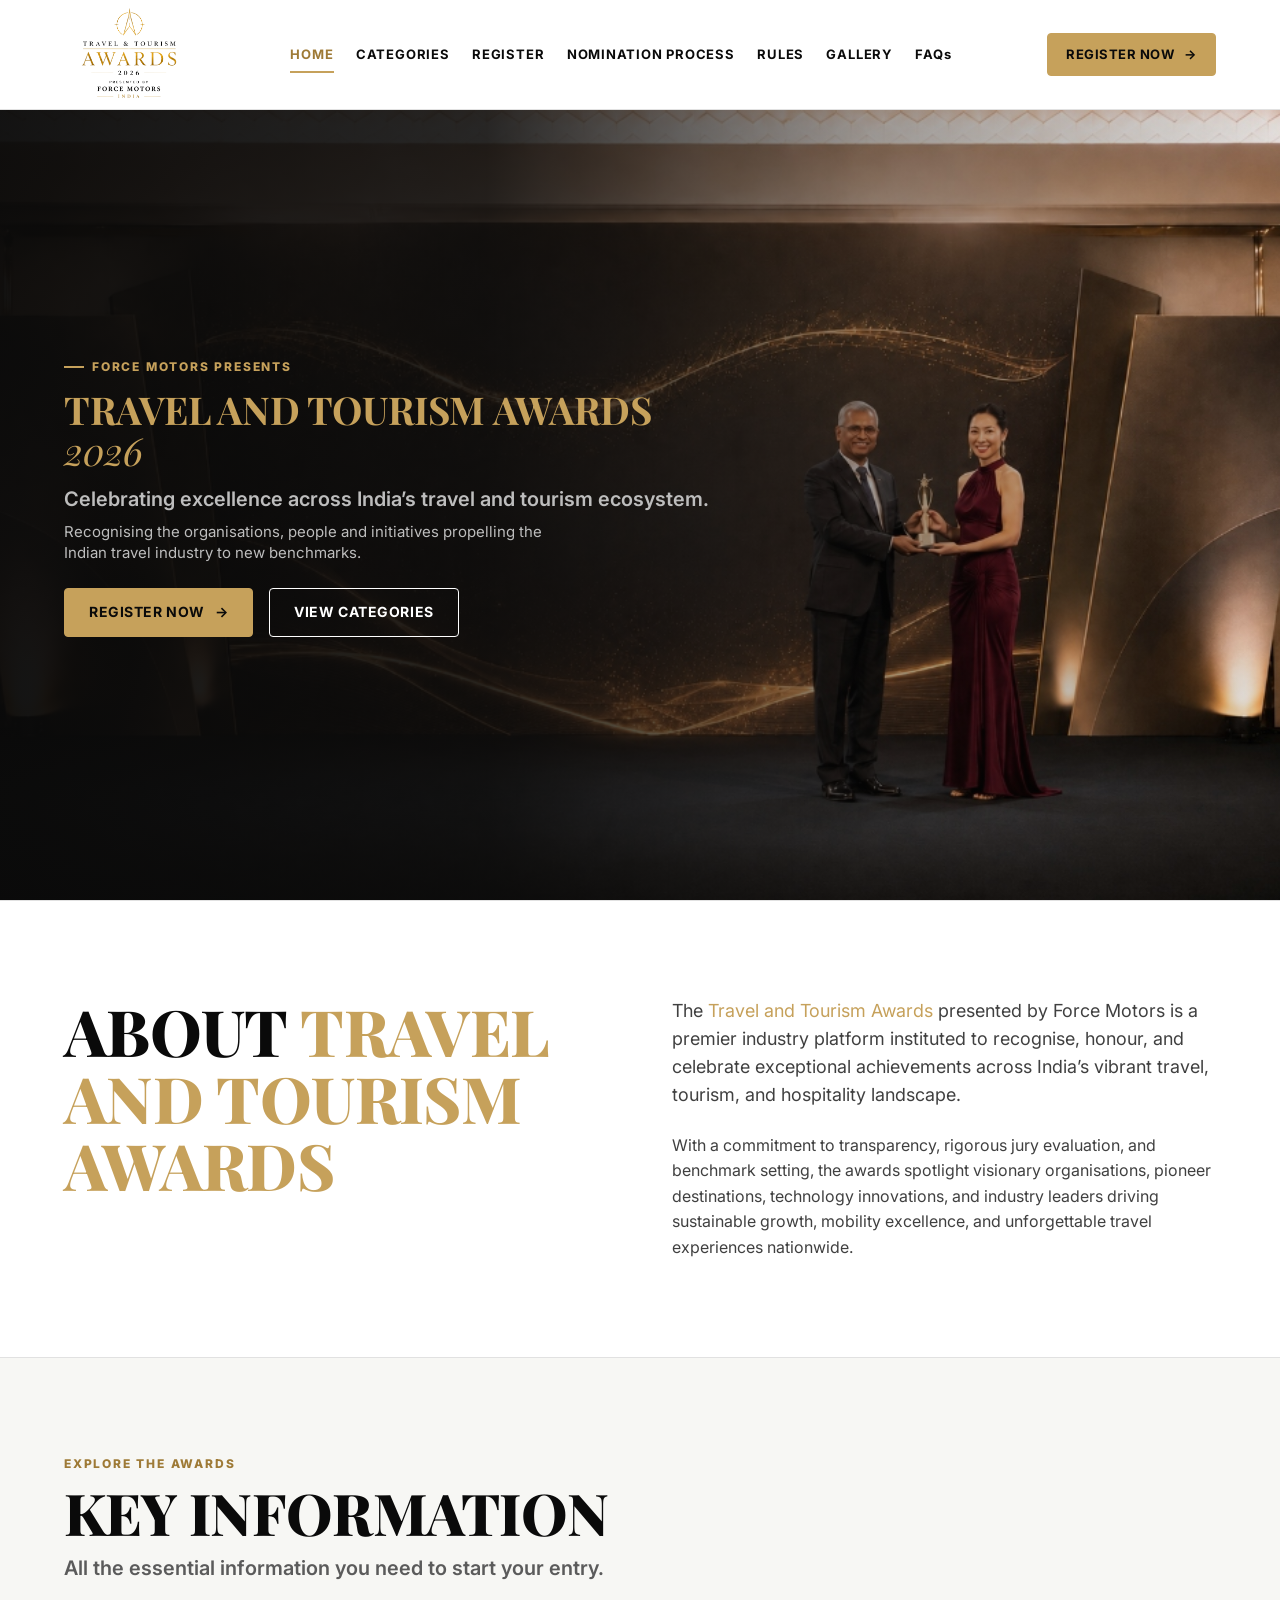
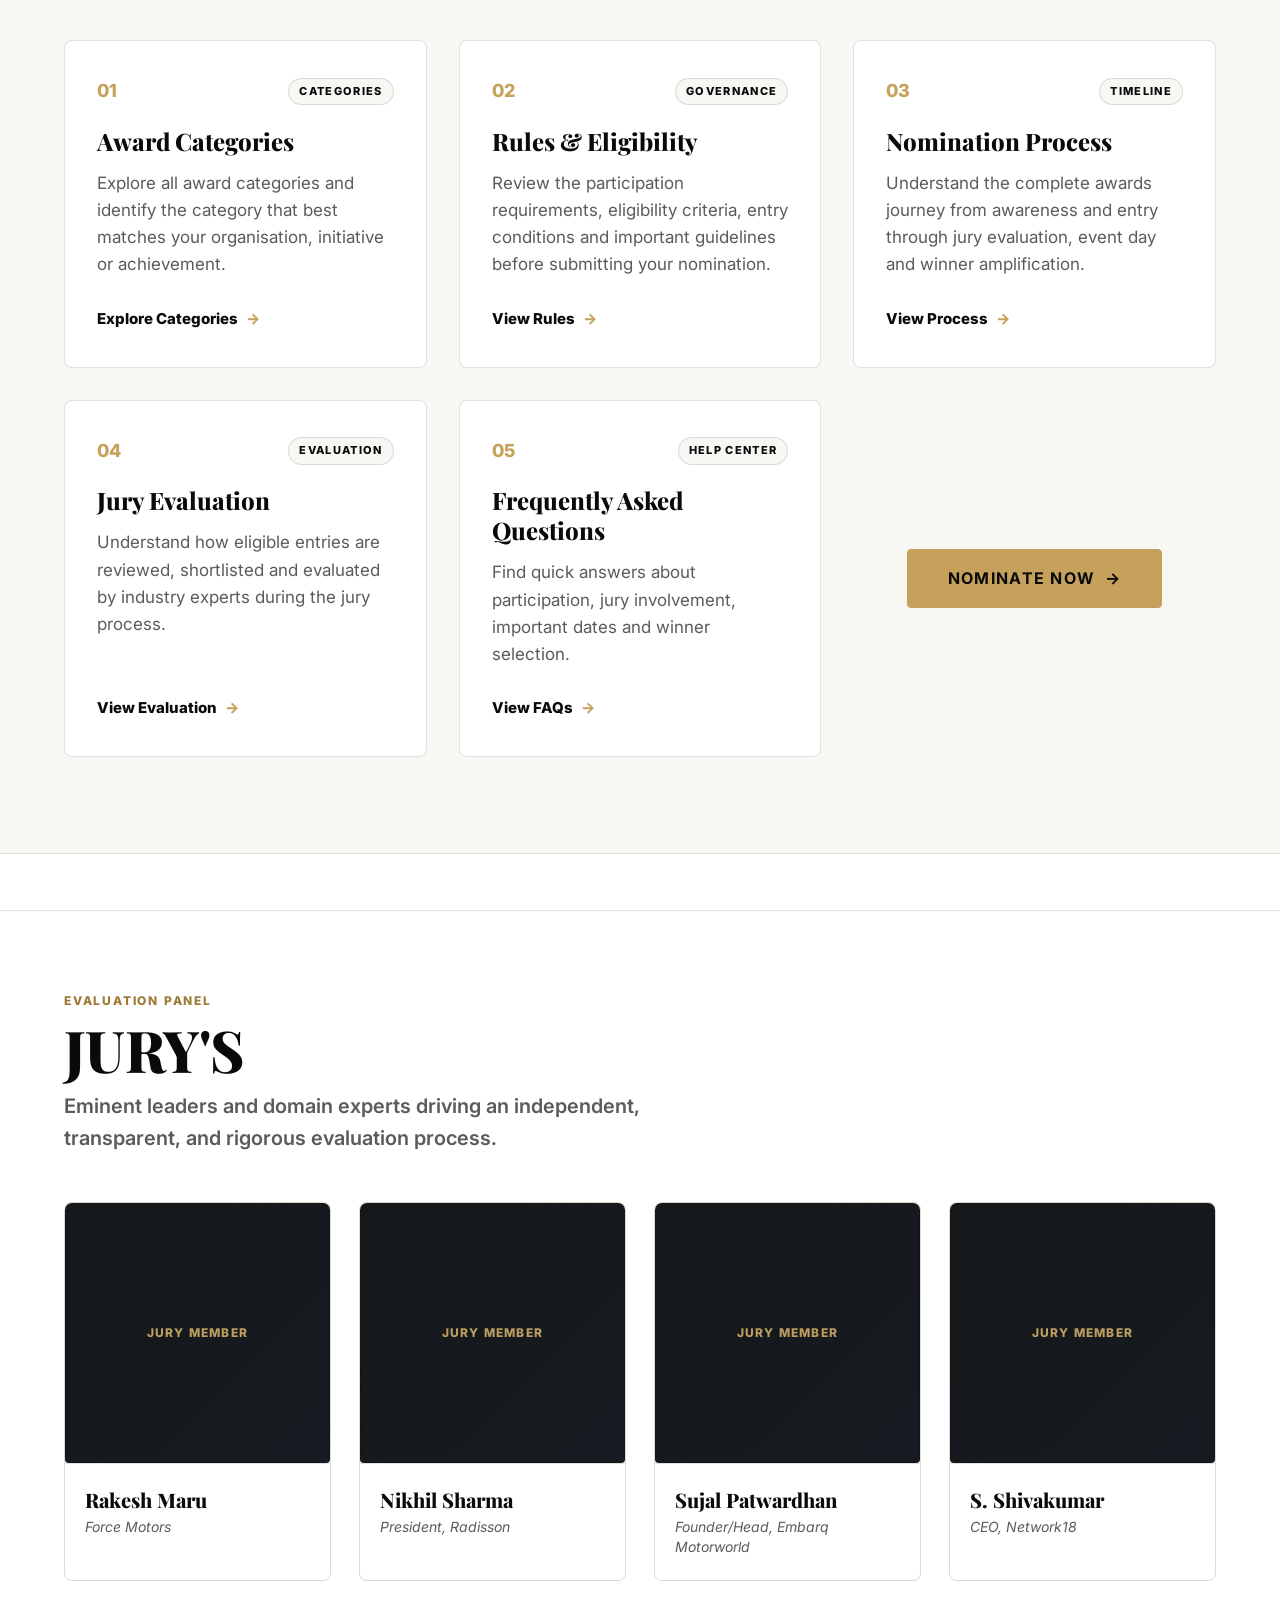
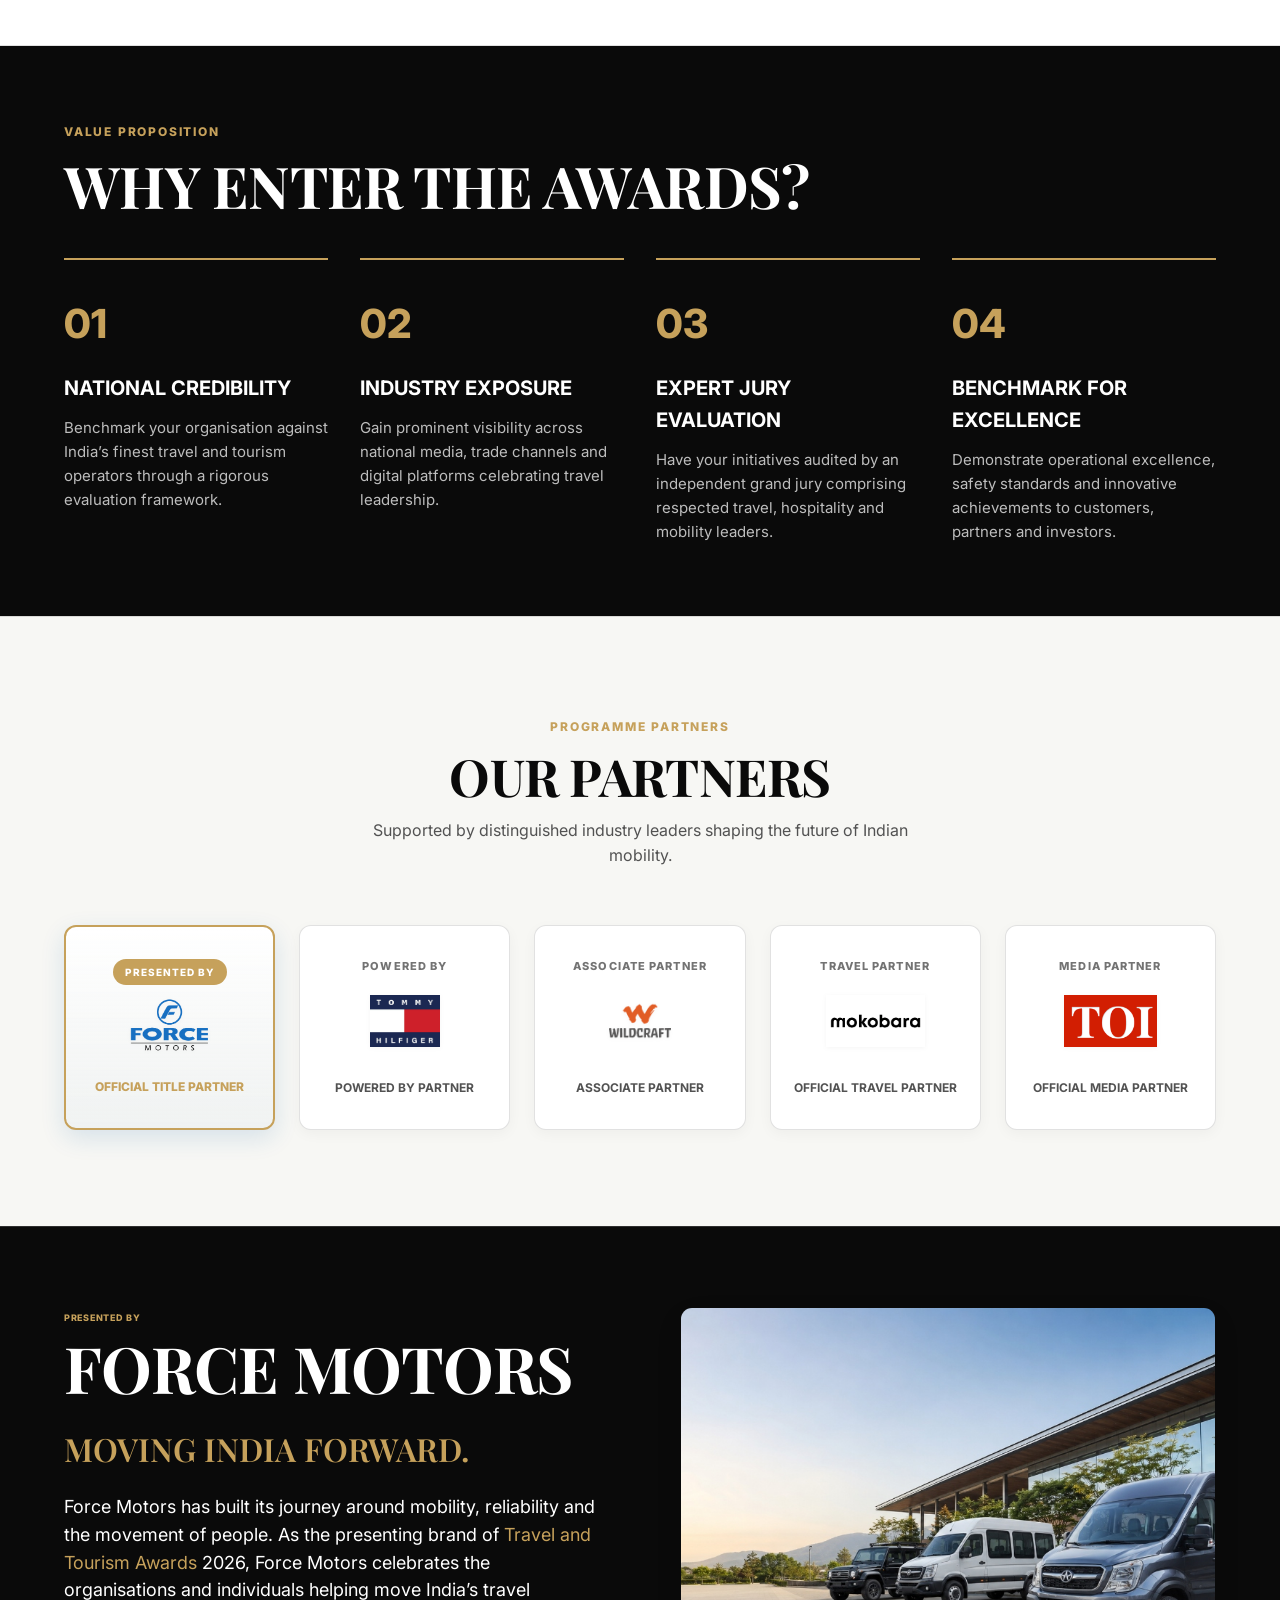
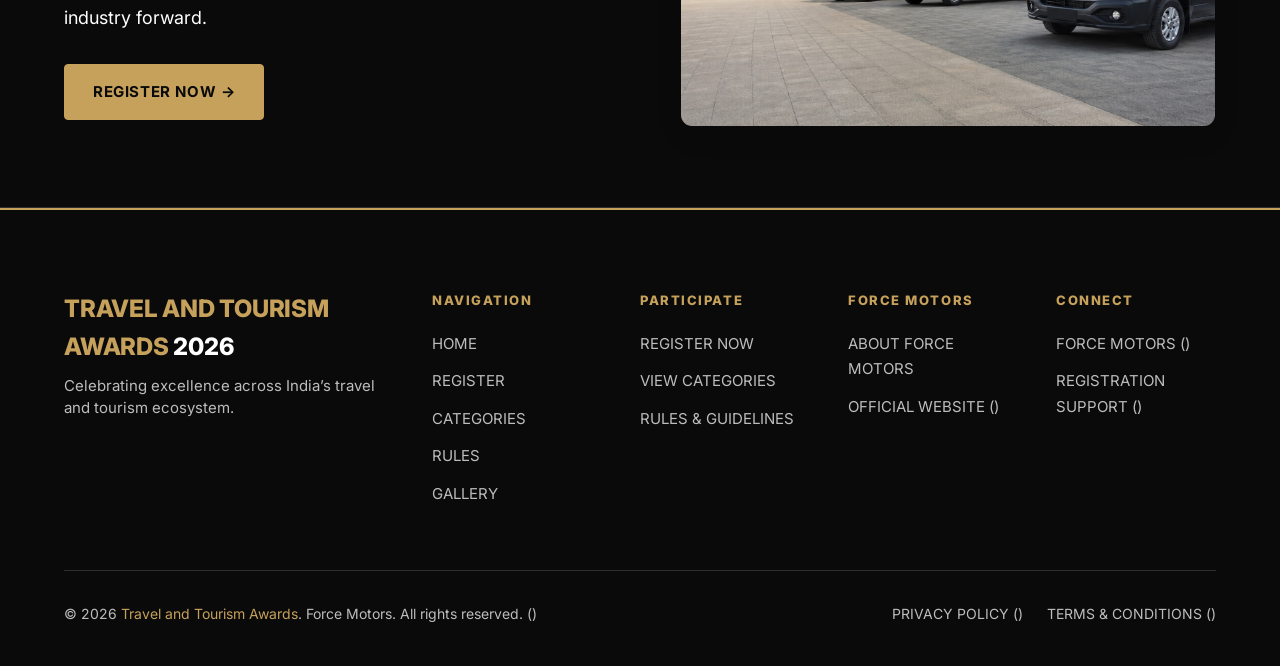
==== index.html @ 712c115a "Update media partner logo to new MEDIA PARTNER.avif format" ====
<!DOCTYPE html>
<html lang="en">

<head>
  <meta charset="UTF-8">
  <meta name="viewport" content="width=device-width, initial-scale=1.0">
  <title>Travel and Tourism Awards 2026 | Presented by Force Motors</title>
  <meta name="description" content="Travel and Tourism Awards 2026 celebrates excellence across India’s travel and tourism ecosystem. Presented by Force Motors - Moving Travel Forward.">

  <link rel="preconnect" href="https://fonts.googleapis.com">
  <link rel="preconnect" href="https://fonts.gstatic.com" crossorigin>
  <link
    href="https://fonts.googleapis.com/css2?family=Inter:wght@300;400;500;600;700&family=Playfair+Display:ital,wght@0,400;0,500;0,600;0,700;1,400;1,500&display=swap"
    rel="stylesheet">

  <link rel="stylesheet" href="css/variables.css">
  <link rel="stylesheet" href="css/base.css">
  <link rel="stylesheet" href="css/components.css">
  <link rel="stylesheet" href="css/pages.css">
  <link rel="stylesheet" href="css/responsive.css">
</head>

<body>

  <!-- GLOBAL HEADER -->
  <header class="site-header">
    <div class="container header-container">
      <div class="header-brand-group">
        <a href="index.html" class="site-logo-link" aria-label="Travel and Tourism Awards Homepage">
          <img src="assets/awards_logo.png" alt="Travel & Tourism Awards 2026 - Presented by Force Motors India" class="nav-brand-logo">
        </a>
      </div>

      <nav class="main-nav" aria-label="Primary Navigation">
        <a href="index.html" class="nav-link active">HOME</a>
        <a href="categories.html" class="nav-link">CATEGORIES</a>
        <a href="https://forms.gle/sW1JJXMcxDuPuCFt5" target="_blank" rel="noopener" class="nav-link">REGISTER</a>
        <a href="nomination-process.html" class="nav-link">NOMINATION PROCESS</a>
        <a href="rules.html" class="nav-link">RULES</a>
        <a href="gallery.html" class="nav-link">GALLERY</a>
        <a href="faq.html" class="nav-link">FAQs</a>
      </nav>

      <div class="header-actions">
        <a href="https://forms.gle/sW1JJXMcxDuPuCFt5" target="_blank" rel="noopener" class="btn btn-primary">
          REGISTER NOW <span class="btn-arrow">→</span>
        </a>
        <button class="mobile-nav-toggle" aria-label="Toggle navigation menu" aria-expanded="false">
          <span></span>
          <span></span>
          <span></span>
        </button>
      </div>
    </div>
  </header>

  <!-- MOBILE NAVIGATION DRAWER -->
  <div class="mobile-nav-drawer" aria-hidden="true">
    <div class="mobile-nav-links">
      <a href="index.html" class="mobile-nav-link active">HOME</a>
      <a href="categories.html" class="mobile-nav-link">CATEGORIES</a>
      <a href="https://forms.gle/sW1JJXMcxDuPuCFt5" target="_blank" rel="noopener" class="mobile-nav-link">REGISTER</a>
      <a href="nomination-process.html" class="mobile-nav-link">NOMINATION PROCESS</a>
      <a href="rules.html" class="mobile-nav-link">RULES</a>
      <a href="gallery.html" class="mobile-nav-link">GALLERY</a>
      <a href="faq.html" class="mobile-nav-link">FAQs</a>
    </div>
  </div>

  <!-- STICKY BOTTOM MOBILE CTA -->
  <div class="mobile-sticky-cta">
    <a href="https://forms.gle/sW1JJXMcxDuPuCFt5" target="_blank" rel="noopener" class="btn btn-primary"
      style="width: 100%;">
      REGISTER NOW →
    </a>
  </div>

  <main>

    <!-- SECTION 01 — HERO (BACKGROUND IMAGE WITH LEFT GRADIENT OVERLAY) -->
    <section class="hero-section hero-bg-stage">
      <div class="hero-gradient-overlay"></div>
      <div class="container" style="position: relative; z-index: 2;">
        <div class="hero-content" style="max-width: 650px;">
          <span class="hero-label">FORCE MOTORS PRESENTS</span>
          <h1 class="hero-title">
            <span class="text-gold">TRAVEL AND TOURISM AWARDS</span><br>
            <span class="h1-serif">2026</span>
          </h1>
          <p class="hero-subtitle">Celebrating excellence across India’s travel and tourism ecosystem.</p>
          <p class="hero-secondary-text">Recognising the organisations, people and initiatives propelling the Indian
            travel industry to new benchmarks.</p>
          <div class="hero-cta-group">
            <a href="https://forms.gle/sW1JJXMcxDuPuCFt5" target="_blank" rel="noopener" class="btn btn-primary">
              REGISTER NOW <span class="btn-arrow">→</span>
            </a>
            <a href="categories.html" class="btn btn-outline-dark" style="border-color: var(--white); color: var(--white);">
              VIEW CATEGORIES
            </a>
          </div>
        </div>
      </div>
    </section>



    <!-- SECTION 02 — ABOUT <span class="text-gold">TRAVEL AND TOURISM AWARDS</span> -->
    <section class="award-intro-section">
      <div class="container">
        <div class="intro-editorial-grid">
          <div>
            <h2 class="editorial-headline" style="text-transform: uppercase;">
              ABOUT <span class="text-gold">TRAVEL AND TOURISM AWARDS</span>
            </h2>
          </div>
          <div class="editorial-body">
            <p class="body-large">
              The <span class="text-gold">Travel and Tourism Awards</span> presented by Force Motors is a premier industry platform instituted to recognise, honour, and celebrate exceptional achievements across India’s vibrant travel, tourism, and hospitality landscape.
            </p>
            <p class="body-main">
              With a commitment to transparency, rigorous jury evaluation, and benchmark setting, the awards spotlight visionary organisations, pioneer destinations, technology innovations, and industry leaders driving sustainable growth, mobility excellence, and unforgettable travel experiences nationwide.
            </p>
          </div>
        </div>
      </div>
    </section>
    <!-- SECTION 02.5 — KEY INFORMATION -->
    <section class="key-information-section" aria-labelledby="key-information-title">
      <div class="container">
        
        <div class="key-info-header">
          <span class="micro-label" style="color: var(--gold-dark); font-weight: 800; letter-spacing: 0.15em; display: block; margin-bottom: 0.5rem;">EXPLORE THE AWARDS</span>
          <h2 id="key-information-title" class="key-info-title">KEY INFORMATION</h2>
          <p class="key-info-subtitle">All the essential information you need to start your entry.</p>
        </div>

        <div class="key-info-grid">
          
          <!-- CARD 01 -->
          <a href="categories.html" class="key-info-card">
            <div class="key-info-card-header">
              <span class="key-info-num">01</span>
              <span class="key-info-tag">CATEGORIES</span>
            </div>
            <h3 class="key-info-card-title">Award Categories</h3>
            <p class="key-info-card-desc">Explore all award categories and identify the category that best matches your organisation, initiative or achievement.</p>
            <div class="key-info-cta">Explore Categories <span class="cta-arrow">→</span></div>
          </a>

          <!-- CARD 02 -->
          <a href="rules.html" class="key-info-card">
            <div class="key-info-card-header">
              <span class="key-info-num">02</span>
              <span class="key-info-tag">GOVERNANCE</span>
            </div>
            <h3 class="key-info-card-title">Rules & Eligibility</h3>
            <p class="key-info-card-desc">Review the participation requirements, eligibility criteria, entry conditions and important guidelines before submitting your nomination.</p>
            <div class="key-info-cta">View Rules <span class="cta-arrow">→</span></div>
          </a>

          <!-- CARD 03 -->
          <a href="nomination-process.html" class="key-info-card">
            <div class="key-info-card-header">
              <span class="key-info-num">03</span>
              <span class="key-info-tag">TIMELINE</span>
            </div>
            <h3 class="key-info-card-title">Nomination Process</h3>
            <p class="key-info-card-desc">Understand the complete awards journey from awareness and entry through jury evaluation, event day and winner amplification.</p>
            <div class="key-info-cta">View Process <span class="cta-arrow">→</span></div>
          </a>

          <!-- CARD 04 -->
          <a href="rules.html#jury" class="key-info-card">
            <div class="key-info-card-header">
              <span class="key-info-num">04</span>
              <span class="key-info-tag">EVALUATION</span>
            </div>
            <h3 class="key-info-card-title">Jury Evaluation</h3>
            <p class="key-info-card-desc">Understand how eligible entries are reviewed, shortlisted and evaluated by industry experts during the jury process.</p>
            <div class="key-info-cta">View Evaluation <span class="cta-arrow">→</span></div>
          </a>

          <!-- CARD 05 -->
          <a href="faq.html" class="key-info-card">
            <div class="key-info-card-header">
              <span class="key-info-num">05</span>
              <span class="key-info-tag">HELP CENTER</span>
            </div>
            <h3 class="key-info-card-title">Frequently Asked Questions</h3>
            <p class="key-info-card-desc">Find quick answers about participation, jury involvement, important dates and winner selection.</p>
            <div class="key-info-cta">View FAQs <span class="cta-arrow">→</span></div>
          </a>

          <!-- CARD 06 -->
          <div style="display: flex; align-items: center; justify-content: center;">
            <a href="nominate.html" class="btn btn-primary" style="font-size: 1rem; padding: 1rem 2.5rem; letter-spacing: 0.08em;">
              NOMINATE NOW <span class="btn-arrow">→</span>
            </a>
          </div>

        </div>

      </div>
    </section>

    <!-- SECTION 02.75 — JURY'S SECTION -->
    <section class="home-jury-section" aria-labelledby="home-jury-title">
      <div class="container">
        
        <div class="section-header" style="margin-bottom: 3rem;">
          <span class="micro-label" style="color: var(--gold-dark); font-weight: 800; letter-spacing: 0.15em; display: block; margin-bottom: 0.5rem;">EVALUATION PANEL</span>
          <h2 id="home-jury-title" style="font-size: clamp(2.25rem, 4.5vw, 3.75rem); font-weight: 800; color: var(--black); line-height: 1.1; text-transform: uppercase;">
            JURY'S
          </h2>
          <p style="font-size: 1.25rem; font-weight: 600; color: var(--text-secondary); margin-top: 0.5rem; max-width: 650px;">
            Eminent leaders and domain experts driving an independent, transparent, and rigorous evaluation process.
          </p>
        </div>

        <div class="jury-slider-controls">
          <button class="jury-slider-btn prev-btn" aria-label="Previous Jury Member">←</button>
          <button class="jury-slider-btn next-btn" aria-label="Next Jury Member">→</button>
        </div>

        <div class="home-jury-grid">
          
          <!-- JURY CARD 1 -->
          <div class="home-jury-card">
            <div class="home-jury-image blank-image-placeholder">
              <span class="micro-label" style="color: var(--gold); font-weight: 800; letter-spacing: 0.1em;">JURY MEMBER</span>
            </div>
            <div class="home-jury-info">
              <h3 class="home-jury-name">Rakesh Maru</h3>
              <p class="home-jury-role" style="font-style: italic;">Force Motors</p>
            </div>
          </div>

          <!-- JURY CARD 2 -->
          <div class="home-jury-card">
            <div class="home-jury-image blank-image-placeholder">
              <span class="micro-label" style="color: var(--gold); font-weight: 800; letter-spacing: 0.1em;">JURY MEMBER</span>
            </div>
            <div class="home-jury-info">
              <h3 class="home-jury-name">Nikhil Sharma</h3>
              <p class="home-jury-role" style="font-style: italic;">President, Radisson</p>
            </div>
          </div>

          <!-- JURY CARD 3 -->
          <div class="home-jury-card">
            <div class="home-jury-image blank-image-placeholder">
              <span class="micro-label" style="color: var(--gold); font-weight: 800; letter-spacing: 0.1em;">JURY MEMBER</span>
            </div>
            <div class="home-jury-info">
              <h3 class="home-jury-name">Sujal Patwardhan</h3>
              <p class="home-jury-role" style="font-style: italic;">Founder/Head, Embarq Motorworld</p>
            </div>
          </div>

          <!-- JURY CARD 4 -->
          <div class="home-jury-card">
            <div class="home-jury-image blank-image-placeholder">
              <span class="micro-label" style="color: var(--gold); font-weight: 800; letter-spacing: 0.1em;">JURY MEMBER</span>
            </div>
            <div class="home-jury-info">
              <h3 class="home-jury-name">S. Shivakumar</h3>
              <p class="home-jury-role" style="font-style: italic;">CEO, Network18</p>
            </div>
          </div>

        </div>

      </div>
    </section>



    <!-- SECTION 05 — WHY ENTER? -->
    <section class="why-enter-section">
      <div class="container">
        <span class="micro-label" style="color: var(--gold); font-weight: 800; letter-spacing: 0.15em;">VALUE PROPOSITION</span>
        <h2 style="font-size: clamp(2.25rem, 4.5vw, 3.75rem); margin-top: 0.5rem;">WHY ENTER THE AWARDS?</h2>

        <div class="why-enter-grid">
          <div class="why-card">
            <div class="why-num">01</div>
            <div class="why-title">NATIONAL CREDIBILITY</div>
            <p class="why-desc">Benchmark your organisation against India’s finest travel and tourism operators through a rigorous evaluation framework.</p>
          </div>
          <div class="why-card">
            <div class="why-num">02</div>
            <div class="why-title">INDUSTRY EXPOSURE</div>
            <p class="why-desc">Gain prominent visibility across national media, trade channels and digital platforms celebrating travel leadership.</p>
          </div>
          <div class="why-card">
            <div class="why-num">03</div>
            <div class="why-title">EXPERT JURY EVALUATION</div>
            <p class="why-desc">Have your initiatives audited by an independent grand jury comprising respected travel, hospitality and mobility leaders.</p>
          </div>
          <div class="why-card">
            <div class="why-num">04</div>
            <div class="why-title">BENCHMARK FOR EXCELLENCE</div>
            <p class="why-desc">Demonstrate operational excellence, safety standards and innovative achievements to customers, partners and investors.</p>
          </div>
        </div>
      </div>
    </section>

    <!-- SECTION 05 — PARTNERS BLOCK -->
    <!-- SECTION 05 — PROGRAMME PARTNERS -->
    <section class="partners-section"
      style="padding-block: 6rem; background-color: var(--force-primary-subtle); border-top: 1px solid var(--force-border);">
      <div class="container">
        <div class="section-header" style="text-align: center; margin-bottom: 3.5rem;">
          <span class="micro-label"
            style="color: var(--force-primary); font-weight: 800; letter-spacing: 0.15em;">PROGRAMME PARTNERS</span>
          <h2 style="font-size: clamp(2.25rem, 4vw, 3.25rem); color: var(--force-dark); margin-top: 0.5rem;">OUR
            PARTNERS</h2>
          <p style="max-width: 600px; margin: 0.75rem auto 0; color: var(--force-gray-600); font-size: 1rem;">
            Supported by distinguished industry leaders shaping the future of Indian mobility.
          </p>
        </div>

        <div class="partners-slider-controls">
          <button class="partners-slider-btn prev-btn" aria-label="Previous Partner">←</button>
          <button class="partners-slider-btn next-btn" aria-label="Next Partner">→</button>
        </div>

        <div class="partners-grid" style="grid-template-columns: repeat(5, 1fr); max-width: 1240px; margin-inline: auto;">

          <!-- PRESENTED BY — FEATURED -->
          <div class="partner-card featured-partner">
            <span class="partner-role-badge">PRESENTED BY</span>
            <div class="partner-logo-box">
              <img src="assets/force-motors-logo.png" alt="Force Motors Logo" class="partner-logo-img" style="max-height: 54px;">
            </div>
            <span class="partner-tagline">OFFICIAL TITLE PARTNER</span>
          </div>

          <!-- POWERED BY -->
          <div class="partner-card">
            <span class="partner-role-badge">POWERED BY</span>
            <div class="partner-logo-box">
              <img src="assets/POWERED BY.jpg" alt="Powered By Partner" class="partner-logo-img" style="max-height: 52px;">
            </div>
            <span class="partner-tagline">POWERED BY PARTNER</span>
          </div>

          <!-- ASSOCIATE PARTNER -->
          <div class="partner-card">
            <span class="partner-role-badge">ASSOCIATE PARTNER</span>
            <div class="partner-logo-box">
              <img src="assets/ASSOCIATE PARTNER.png" alt="Associate Partner" class="partner-logo-img" style="max-height: 60px; transform: scale(1.15);">
            </div>
            <span class="partner-tagline">ASSOCIATE PARTNER</span>
          </div>

          <!-- TRAVEL PARTNER -->
          <div class="partner-card">
            <span class="partner-role-badge">TRAVEL PARTNER</span>
            <div class="partner-logo-box">
              <img src="assets/TRAVEL PARTNER.png" alt="Travel Partner" class="partner-logo-img" style="max-height: 52px;">
            </div>
            <span class="partner-tagline">OFFICIAL TRAVEL PARTNER</span>
          </div>

          <!-- MEDIA PARTNER -->
          <div class="partner-card">
            <span class="partner-role-badge">MEDIA PARTNER</span>
            <div class="partner-logo-box">
              <img src="assets/MEDIA PARTNER.avif" alt="Media Partner" class="partner-logo-img" style="max-height: 52px;">
            </div>
            <span class="partner-tagline">OFFICIAL MEDIA PARTNER</span>
          </div>

        </div>
      </div>
    </section>

    <!-- SECTION 06 — FORCE MOTORS MOBILITY SHOWCASE -->
    <section class="force-feature-section">
      <div class="container">
        <div class="force-feature-grid">
          <div>
            <span class="presented-tag" style="margin-bottom: 0.5rem; display: block; color: var(--gold);">PRESENTED BY</span>
            <h2 style="font-size: clamp(2.5rem, 5vw, 4rem); margin-bottom: 1.5rem;">FORCE MOTORS</h2>
            <h3 style="color: var(--gold); margin-bottom: 1.5rem;">MOVING INDIA FORWARD.</h3>
            <p class="body-large" style="margin-bottom: 2rem; color: var(--white);">
              Force Motors has built its journey around mobility, reliability and the movement of people. As the
              presenting brand of <span class="text-gold">Travel and Tourism Awards</span> 2026, Force Motors celebrates the organisations and individuals helping
              move India’s travel industry forward.
            </p>
            <a href="https://forms.gle/sW1JJXMcxDuPuCFt5" target="_blank" rel="noopener" class="btn btn-primary">REGISTER NOW →</a>
          </div>

          <div
            style="height: 420px; border-radius: 12px; overflow: hidden; border: 1px solid var(--force-border); box-shadow: 0 10px 30px rgba(0,0,0,0.06);">
            <img src="assets/force_fleet_facility.jpg" alt="Force Motors Commercial Vehicle Fleet"
              style="width: 100%; height: 100%; object-fit: cover; display: block;">
          </div>
        </div>
      </div>
    </section>
  </main>

  <!-- GLOBAL FOOTER -->
  <footer class="site-footer">
    <div class="container">
      <div class="footer-grid">
        <div class="footer-brand-col">
          <div class="footer-logo-title"><span class="text-gold">TRAVEL AND TOURISM AWARDS</span> 2026</div>
          <p class="footer-tagline">Celebrating excellence across India’s travel and tourism ecosystem.</p>
        </div>

        <div>
          <div class="footer-col-heading">NAVIGATION</div>
          <ul class="footer-links">
            <li><a href="index.html">HOME</a></li>
            <li><a href="https://forms.gle/sW1JJXMcxDuPuCFt5" target="_blank" rel="noopener">REGISTER</a></li>
            <li><a href="categories.html">CATEGORIES</a></li>
            <li><a href="rules.html">RULES</a></li>
            <li><a href="gallery.html">GALLERY</a></li>
          </ul>
        </div>

        <div>
          <div class="footer-col-heading">PARTICIPATE</div>
          <ul class="footer-links">
            <li><a href="https://forms.gle/sW1JJXMcxDuPuCFt5" target="_blank" rel="noopener">REGISTER NOW</a></li>
            <li><a href="categories.html">VIEW CATEGORIES</a></li>
            <li><a href="rules.html">RULES & GUIDELINES</a></li>
          </ul>
        </div>

        <div>
          <div class="footer-col-heading">FORCE MOTORS</div>
          <ul class="footer-links">
            <li><a href="about.html">ABOUT FORCE MOTORS</a></li>
            <li><a href="https://www.forcemotors.com" target="_blank" rel="noopener">OFFICIAL WEBSITE ()</a></li>
          </ul>
        </div>

        <div>
          <div class="footer-col-heading">CONNECT</div>
          <ul class="footer-links">
            <li><a href="rules.html">FORCE MOTORS ()</a></li>
            <li><a href="https://forms.gle/sW1JJXMcxDuPuCFt5" target="_blank" rel="noopener">REGISTRATION SUPPORT ()</a>
            </li>
          </ul>
        </div>
      </div>

      <div class="footer-bottom">
        <div>© 2026 <span class="text-gold">Travel and Tourism Awards</span>. Force Motors. All rights reserved. ()</div>
        <div class="footer-bottom-links">
          <a href="rules.html">PRIVACY POLICY ()</a>
          <a href="rules.html">TERMS & CONDITIONS ()</a>
        </div>
      </div>
    </div>
  </footer>

  <script src="js/config.js"></script>
  <script src="js/content.js"></script>
  <script src="js/main.js"></script>
</body>

</html>
---- css/variables.css ----
/* ==========================================================================
   TIMES TRAVEL AND TOURISM AWARDS × FORCE MOTORS - BRAND VARIABLES & SYSTEM TOKENS
   Centralized Color System: Black × White × Gold
   ========================================================================== */

:root {
  /* 1. Core Color System */
  --black: #0A0A0A;
  --black-soft: #151515;
  --black-elevated: #1D1D1D;

  --white: #FFFFFF;
  --off-white: #F7F7F4;

  --gold: #C6A15B;
  --gold-light: #D8BC7A;
  --gold-dark: #9E7A36;

  --gold-soft: rgba(198, 161, 91, 0.14);
  --gold-border: rgba(198, 161, 91, 0.38);

  --text-primary: #0A0A0A;
  --text-secondary: #5B5B5B;

  --text-on-dark: #FFFFFF;
  --text-muted-dark: #BDBDBD;

  --border-light: rgba(10, 10, 10, 0.12);
  --border-dark: rgba(255, 255, 255, 0.15);

  /* 2. Backward-compatible Legacy Map (to prevent breaking component classes) */
  --force-primary: var(--gold);
  --force-primary-dark: var(--gold-dark);
  --force-primary-deeper: var(--black-elevated);
  --force-primary-light: var(--gold-light);
  --force-primary-tint: var(--gold-soft);
  --force-primary-subtle: var(--off-white);

  --force-dark: var(--black);
  --force-dark-card: var(--black-soft);
  --force-dark-surface: var(--black-elevated);
  --force-white: var(--white);
  
  --force-gray-900: #121212;
  --force-gray-800: #262626;
  --force-gray-700: #404040;
  --force-gray-600: #525252;
  --force-gray-500: #737373;
  --force-gray-400: #a3a3a3;
  --force-gray-300: #d4d4d4;
  --force-gray-200: #e5e5e5;
  --force-gray-100: var(--off-white);

  --force-border: var(--border-light);
  --force-border-dark: var(--border-dark);
  --force-muted: #666666;
  --force-muted-light: #999999;
  
  /* Typography Tokens */
  --font-primary: 'Inter', -apple-system, BlinkMacSystemFont, 'Segoe UI', Roboto, sans-serif;
  --font-serif: 'Playfair Display', Georgia, serif;
  --font-heading: 'Playfair Display', Georgia, serif;

  /* Spacing & Layout */
  --site-max-width: 1440px;
  --header-height-desktop: 110px;
  --header-height-scrolled: 85px;
  --header-height-mobile: 75px;

  /* Transitions */
  --transition-fast: 0.2s cubic-bezier(0.16, 1, 0.3, 1);
  --transition-smooth: 0.35s cubic-bezier(0.16, 1, 0.3, 1);
  --transition-slow: 0.6s cubic-bezier(0.16, 1, 0.3, 1);
}
---- css/base.css ----
/* ==========================================================================
   BASE & RESET STYLES
   ========================================================================== */

*, *::before, *::after {
  box-sizing: border-box;
  margin: 0;
  padding: 0;
}

html {
  font-size: 16px;
  scroll-behavior: smooth;
  -webkit-font-smoothing: antialiased;
  -moz-osx-font-smoothing: grayscale;
}

body {
  font-family: var(--font-primary);
  font-size: 1rem;
  line-height: 1.6;
  color: var(--force-dark);
  background-color: var(--force-white);
  overflow-x: hidden;
  display: flex;
  flex-direction: column;
  min-height: 100vh;
}

main {
  padding-top: var(--header-height-desktop);
}

@media (max-width: 1024px) {
  main {
    padding-top: var(--header-height-mobile);
  }
}

/* Typography Scale (Fluid clamp) */
h1, .h1 {
  font-family: var(--font-heading);
  font-size: clamp(2.875rem, 6vw, 6rem); /* 46px - 96px */
  font-weight: 700;
  line-height: 1.1;
  letter-spacing: -0.01em;
  text-transform: uppercase;
}

.h1-serif {
  font-family: var(--font-serif);
  font-weight: 400;
  text-transform: none;
  font-style: italic;
}

h2, .h2 {
  font-family: var(--font-heading);
  font-size: clamp(2.125rem, 4.5vw, 4rem); /* 34px - 64px */
  font-weight: 700;
  line-height: 1.15;
  letter-spacing: -0.01em;
}

h3, .h3 {
  font-family: var(--font-heading);
  font-size: clamp(1.5rem, 2.5vw, 2.25rem); /* 24px - 36px */
  font-weight: 600;
  line-height: 1.25;
}

h4, .h4 {
  font-family: var(--font-heading);
  font-size: clamp(1.25rem, 1.8vw, 1.5rem);
  font-weight: 600;
  line-height: 1.3;
}

p.body-large {
  font-size: clamp(1.125rem, 1.4vw, 1.375rem); /* 18px - 22px */
  line-height: 1.55;
  color: var(--force-gray-700);
}

p.body-main {
  font-size: clamp(1rem, 1.1vw, 1.125rem); /* 16px - 18px */
  line-height: 1.6;
  color: var(--force-gray-700);
}

.small-text {
  font-size: 0.875rem; /* 14px */
  line-height: 1.5;
}

.micro-label {
  font-size: 0.75rem; /* 12px */
  font-weight: 700;
  letter-spacing: 0.12em;
  text-transform: uppercase;
  color: var(--force-primary);
}

/* Base Links & Buttons */
a {
  color: inherit;
  text-decoration: none;
  transition: color var(--transition-fast);
}

button {
  font-family: inherit;
  cursor: pointer;
  border: none;
  background: none;
}

img, svg {
  max-width: 100%;
  height: auto;
  display: block;
}

/* Standard Layout Containers */
.container {
  width: 100%;
  max-width: var(--site-max-width);
  margin-inline: auto;
  padding-inline: 4rem; /* ~64px desktop */
}

@media (max-width: 991px) {
  .container {
    padding-inline: 2rem; /* 32px tablet */
  }
}

/* Utility Classes */
.text-gold {
  color: var(--gold) !important;
}

.text-gold-gradient {
  background: linear-gradient(135deg, var(--gold-light), var(--gold));
  -webkit-background-clip: text;
  -webkit-text-fill-color: transparent;
}

@media (max-width: 767px) {
  .container {
    padding-inline: 1.25rem; /* 20px mobile */
  }
}

/* Blank Image Placeholder per strict user request: DONOT CREATE IMAGES, KEEP SPACE BLANK */
.blank-image-placeholder {
  width: 100%;
  height: 100%;
  min-height: 260px;
  background-color: var(--force-primary-tint);
  border: 1px dashed var(--force-border);
  border-radius: 4px;
  display: flex;
  align-items: center;
  justify-content: center;
  position: relative;
  overflow: hidden;
}

.blank-image-placeholder::after {
  content: '';
  position: absolute;
  inset: 0;
  background: linear-gradient(135deg, rgba(22,100,171,0.03) 0%, rgba(22,100,171,0.08) 100%);
}

.blank-image-placeholder.dark-tint {
  background-color: var(--force-dark-card);
  border-color: var(--force-border-dark);
}

/* Accessibility Focus States */
:focus-visible {
  outline: 2px solid var(--gold);
  outline-offset: 4px;
}
---- css/components.css ----
/* ==========================================================================
   SHARED UI COMPONENTS (Header, Footer, Buttons, Cards, Route Line)
   ========================================================================== */

/* --------------------------------------------------------------------------
   1. GLOBAL HEADER & NAVIGATION
   -------------------------------------------------------------------------- */
.site-header {
  position: fixed;
  top: 0;
  left: 0;
  width: 100%;
  z-index: 1000;
  background-color: rgba(255, 255, 255, 0.98);
  backdrop-filter: blur(10px);
  -webkit-backdrop-filter: blur(10px);
  border-bottom: 1px solid var(--border-light);
  height: var(--header-height-desktop);
  transition: height var(--transition-smooth), background-color var(--transition-smooth), border-color var(--transition-smooth);
}

.site-header.scrolled {
  height: var(--header-height-scrolled);
  box-shadow: 0 4px 20px rgba(0, 0, 0, 0.08);
}

.header-container {
  display: flex;
  align-items: center;
  justify-content: space-between;
  height: 100%;
  padding-inline: 4rem;
}

@media (max-width: 991px) {
  .header-container {
    padding-inline: 2rem;
  }
}

@media (max-width: 767px) {
  .header-container {
    padding-inline: 1.25rem;
  }
}

.header-brand-group {
  display: flex;
  align-items: center;
  gap: 1.25rem;
  flex-shrink: 0;
}

.site-logo-link {
  display: flex;
  align-items: center;
  text-decoration: none;
}

.nav-brand-logo {
  height: 98px;
  width: auto;
  max-width: 280px;
  object-fit: contain;
  transition: height var(--transition-smooth);
}

.site-header.scrolled .nav-brand-logo {
  height: 75px;
}

.awards-logo-text {
  font-family: var(--font-primary);
  font-weight: 800;
  font-size: 0.875rem;
  line-height: 1.15;
  letter-spacing: 0.02em;
  color: var(--black);
  display: flex;
  flex-direction: column;
  white-space: nowrap;
}

.awards-logo-text span.year {
  color: var(--gold);
  font-size: 0.75rem;
  font-weight: 700;
}

.brand-divider {
  width: 1px;
  height: 28px;
  background-color: var(--gold-border);
  flex-shrink: 0;
}

.presented-by-logo {
  display: flex;
  align-items: center;
  gap: 0.5rem;
  flex-shrink: 0;
  background-color: var(--white);
  padding: 0.25rem 0.5rem;
  border-radius: 4px;
  border: 1px solid var(--border-light);
}

.presented-tag {
  font-size: 0.5625rem;
  font-weight: 800;
  letter-spacing: 0.08em;
  text-transform: uppercase;
  color: var(--text-secondary);
  line-height: 1.1;
  white-space: nowrap;
}

.presented-by-logo img {
  height: 34px;
  width: auto;
  object-fit: contain;
}

.main-nav {
  display: flex;
  align-items: center;
  gap: clamp(1rem, 1.75vw, 2.25rem);
  margin-inline: 1.5rem;
}

.nav-link {
  font-size: 0.8125rem;
  font-weight: 700;
  letter-spacing: 0.06em;
  color: var(--black);
  position: relative;
  padding-block: 0.5rem;
  white-space: nowrap;
  text-align: center;
  transition: color var(--transition-fast);
}

.nav-link:hover {
  color: var(--gold);
}

.nav-link::after {
  content: '';
  position: absolute;
  bottom: 0;
  left: 0;
  width: 0%;
  height: 2px;
  background-color: var(--gold);
  transition: width var(--transition-fast);
}

.nav-link:hover::after,
.nav-link.active::after {
  width: 100%;
}

.nav-link.active {
  color: var(--gold-dark);
}

.header-actions {
  display: flex;
  align-items: center;
  gap: 1rem;
  flex-shrink: 0;
}

.header-actions .btn {
  padding: 0.625rem 1.125rem;
  font-size: 0.8125rem;
}

.mobile-nav-toggle {
  display: none;
  width: 44px;
  height: 44px;
  align-items: center;
  justify-content: center;
  flex-direction: column;
  gap: 6px;
  border-radius: 4px;
  z-index: 1001;
  cursor: pointer;
  background: transparent;
  border: none;
}

.mobile-nav-toggle span {
  display: block;
  width: 24px;
  height: 2px;
  background-color: var(--black);
  transition: transform var(--transition-fast), opacity var(--transition-fast), background-color var(--transition-fast);
}

.mobile-nav-toggle.open span:nth-child(1) {
  transform: translateY(8px) rotate(45deg);
  background-color: var(--black);
}

.mobile-nav-toggle.open span:nth-child(2) {
  opacity: 0;
}

.mobile-nav-toggle.open span:nth-child(3) {
  transform: translateY(-8px) rotate(-45deg);
  background-color: var(--black);
}

/* Mobile Drawer Overlay - Black Premium Theme */
.mobile-nav-drawer {
  position: fixed;
  top: var(--header-height-mobile);
  left: 0;
  width: 100%;
  height: calc(100vh - var(--header-height-mobile));
  background-color: var(--black);
  z-index: 999;
  display: flex;
  flex-direction: column;
  padding: 2rem 1.5rem;
  transform: translateX(100%);
  transition: transform var(--transition-smooth);
  overflow-y: auto;
}

.mobile-nav-drawer.open {
  transform: translateX(0);
}

.jury-slider-controls,
.partners-slider-controls {
  display: none;
}

.category-nomination-prompt-bar {
  margin-top: 4rem;
  display: flex;
  justify-content: space-between;
  align-items: center;
  background-color: var(--black);
  color: var(--white);
  padding: 2.5rem 3rem;
  border-radius: 6px;
  border: 1px solid var(--gold-border);
  gap: 2rem;
}

.category-nomination-prompt-bar .prompt-cta-btn {
  padding-inline: 2rem;
  flex-shrink: 0;
}

.mobile-nav-links {
  display: flex;
  flex-direction: column;
  gap: 1.5rem;
  margin-bottom: 2.5rem;
}

.mobile-nav-link {
  font-size: 1.5rem;
  font-weight: 700;
  color: var(--white);
  border-bottom: 1px solid var(--border-dark);
  padding-bottom: 0.75rem;
  transition: color var(--transition-fast);
}

.mobile-nav-link:hover, .mobile-nav-link.active {
  color: var(--gold);
}

.mobile-nav-footer {
  display: none !important;
}

.mobile-nav-footer .presented-tag {
  color: var(--gold);
}

.mobile-nav-footer .logo-wrapper {
  background: var(--white);
  padding: 0.5rem 0.75rem;
  display: inline-block;
  border-radius: 4px;
}

/* Mobile Sticky Bottom CTA */
.mobile-sticky-cta {
  display: none;
  position: fixed;
  bottom: 0;
  left: 0;
  width: 100%;
  z-index: 990;
  padding: 0.875rem 1.25rem;
  background-color: var(--black);
  box-shadow: 0 -4px 16px rgba(0, 0, 0, 0.25);
  border-top: 1px solid var(--gold-border);
}

/* --------------------------------------------------------------------------
   2. BUTTON DESIGN SYSTEM (Gold CTA, Black/White/Outline variants)
   -------------------------------------------------------------------------- */
.btn {
  display: inline-flex;
  align-items: center;
  justify-content: center;
  gap: 0.625rem;
  padding: 0.9375rem 1.75rem;
  font-size: 0.9375rem;
  font-weight: 700;
  letter-spacing: 0.04em;
  border-radius: 4px;
  transition: all var(--transition-fast);
  cursor: pointer;
  text-transform: uppercase;
  white-space: nowrap;
}

/* PRIMARY BUTTON: Gold background, Black text */
.btn-primary, .nav-cta {
  background-color: var(--gold);
  color: var(--black);
  border: 1px solid var(--gold);
}

.btn-primary:hover, .nav-cta:hover {
  background-color: var(--black);
  color: var(--white);
  border-color: var(--gold);
}

.btn-primary .btn-arrow, .nav-cta .btn-arrow {
  transition: transform var(--transition-fast);
}

.btn-primary:hover .btn-arrow, .nav-cta:hover .btn-arrow {
  transform: translateX(4px);
}

/* SECONDARY BUTTON: Transparent/White with subtle border */
.btn-secondary {
  background-color: transparent;
  color: var(--black);
  border: 1.5px solid var(--black);
}

.btn-secondary:hover {
  background-color: var(--black);
  color: var(--white);
}

/* SECONDARY ON DARK / HERO */
.btn-outline-dark, .btn-secondary-dark {
  background-color: transparent;
  color: var(--white);
  border: 1.5px solid var(--gold-border);
}

.btn-outline-dark:hover, .btn-secondary-dark:hover {
  border-color: var(--gold);
  color: var(--gold);
  background-color: rgba(198, 161, 91, 0.05);
}

.btn-dark {
  background-color: var(--black);
  color: var(--white);
  border: 1px solid var(--gold-border);
}

.btn-dark:hover {
  background-color: var(--black-elevated);
  border-color: var(--gold);
  color: var(--gold);
}

.btn-white {
  background-color: var(--white);
  color: var(--black);
  border: 1px solid var(--border-light);
}

.btn-white:hover {
  background-color: var(--off-white);
  border-color: var(--gold);
  color: var(--gold-dark);
}

.text-link {
  display: inline-flex;
  align-items: center;
  gap: 0.5rem;
  font-weight: 700;
  font-size: 0.9375rem;
  color: var(--black);
  text-transform: uppercase;
  letter-spacing: 0.04em;
  transition: color var(--transition-fast);
}

.text-link:hover {
  color: var(--gold-dark);
}

.text-link:hover .link-arrow {
  transform: translateX(4px);
}

.link-arrow {
  transition: transform var(--transition-fast);
  color: var(--gold);
}

/* --------------------------------------------------------------------------
   3. ROUTE / JOURNEY MOTIF LINE (GOLD)
   -------------------------------------------------------------------------- */
.route-line-svg {
  width: 100%;
  height: 60px;
  overflow: visible;
  margin-block: 1rem;
}

.route-line-path {
  fill: none;
  stroke: var(--gold);
  stroke-width: 2px;
  stroke-linecap: round;
  stroke-dasharray: 8 6;
}

/* --------------------------------------------------------------------------
   4. PARTNER BRANDS BLOCK
   -------------------------------------------------------------------------- */
.partners-grid {
  display: grid;
  grid-template-columns: repeat(5, 1fr);
  gap: 1.5rem;
  align-items: stretch;
}

.partner-card {
  padding: 2rem 1.25rem;
  background-color: var(--force-white, #ffffff);
  border: 1px solid var(--force-border, #e2e8f0);
  border-radius: 12px;
  text-align: center;
  display: flex;
  flex-direction: column;
  justify-content: space-between;
  align-items: center;
  box-shadow: 0 4px 14px rgba(0, 0, 0, 0.04);
  transition: transform 0.25s ease, box-shadow 0.25s ease, border-color 0.25s ease;
  min-height: 200px;
}

.partner-card:hover {
  transform: translateY(-5px);
  border-color: var(--force-primary, #1664ab);
  box-shadow: 0 12px 28px rgba(22, 100, 171, 0.12);
}

.partner-card.featured-partner {
  border: 2px solid var(--force-primary, #1664ab);
  box-shadow: 0 8px 24px rgba(22, 100, 171, 0.14);
  background: linear-gradient(180deg, #ffffff 0%, rgba(22, 100, 171, 0.03) 100%);
}

.partner-logo-box {
  width: 100%;
  height: 80px;
  display: flex;
  align-items: center;
  justify-content: center;
  padding: 0.5rem;
  box-sizing: border-box;
}

.partner-logo-img {
  max-width: 100%;
  max-height: 100%;
  width: auto;
  height: auto;
  object-fit: contain;
  filter: drop-shadow(0 1px 2px rgba(0,0,0,0.04));
  transition: transform 0.25s ease;
}

.partner-card:hover .partner-logo-img {
  transform: scale(1.06);
}

.partner-role-badge {
  font-size: 0.6875rem;
  font-weight: 800;
  letter-spacing: 0.1em;
  text-transform: uppercase;
  color: var(--force-gray-500, #64748b);
  display: block;
}

.partner-card.featured-partner .partner-role-badge {
  background-color: var(--force-primary, #1664ab);
  color: #ffffff;
  padding: 0.3rem 0.75rem;
  border-radius: 40px;
  font-size: 0.625rem;
}

.partner-tagline {
  font-size: 0.75rem;
  font-weight: 700;
  color: var(--force-gray-600, #475569);
  margin-top: 0.75rem;
}

.partner-card.featured-partner .partner-tagline {
  color: var(--force-primary, #1664ab);
  font-weight: 800;
}

/* --------------------------------------------------------------------------
   5. GLOBAL FOOTER (DEEP BLACK)
   -------------------------------------------------------------------------- */
.site-footer {
  background-color: var(--black);
  color: var(--white);
  padding-top: 5rem;
  padding-bottom: 2.5rem;
  margin-top: auto;
  border-top: 2px solid var(--gold);
}

.footer-grid {
  display: grid;
  grid-template-columns: 2fr 1fr 1fr 1fr 1fr;
  gap: 3rem;
  margin-bottom: 4rem;
}

.footer-brand-col .footer-logo-title {
  font-size: 1.5rem;
  font-weight: 800;
  color: var(--white);
  margin-bottom: 0.5rem;
  letter-spacing: -0.01em;
}

.footer-brand-col .footer-tagline {
  color: var(--text-muted-dark);
  font-size: 0.9375rem;
  margin-bottom: 1.5rem;
  line-height: 1.5;
}

.footer-presented {
  display: flex;
  align-items: center;
  gap: 0.875rem;
  background-color: var(--white);
  padding: 0.625rem 1rem;
  border-radius: 4px;
  border: 1px solid var(--border-dark);
  width: fit-content;
}

.footer-presented .presented-tag {
  color: var(--text-secondary);
}

.footer-col-heading {
  font-size: 0.8125rem;
  font-weight: 800;
  letter-spacing: 0.12em;
  text-transform: uppercase;
  color: var(--gold);
  margin-bottom: 1.25rem;
}

.footer-links {
  list-style: none;
  display: flex;
  flex-direction: column;
  gap: 0.75rem;
}

.footer-links a {
  color: var(--text-muted-dark);
  font-size: 0.9375rem;
  transition: color var(--transition-fast);
}

.footer-links a:hover {
  color: var(--gold);
}

.footer-bottom {
  padding-top: 2rem;
  border-top: 1px solid var(--border-dark);
  display: flex;
  align-items: center;
  justify-content: space-between;
  color: var(--text-muted-dark);
  font-size: 0.875rem;
}

.footer-bottom-links {
  display: flex;
  gap: 1.5rem;
}

.footer-bottom-links a:hover {
  color: var(--gold);
}
---- css/pages.css ----
/* ==========================================================================
   PAGE SPECIFIC SECTION STYLES & LAYOUTS
   ========================================================================== */

/* --------------------------------------------------------------------------
   HOMEPAGE SECTIONS
   -------------------------------------------------------------------------- */

/* Section 01: Hero - Editorial Black Background with Gold details */
.hero-section {
  min-height: calc(100vh - var(--header-height-desktop));
  padding-top: 2rem;
  padding-bottom: 3rem;
  display: flex;
  align-items: center;
  position: relative;
  background-color: var(--black);
  color: var(--white);
  overflow: hidden;
  box-sizing: border-box;
}

.hero-bg-stage {
  background-image: url('../assets/hero_awards_bg.png');
  background-size: cover;
  background-position: 55% 65%;
  background-repeat: no-repeat;
}

.hero-gradient-overlay {
  position: absolute;
  inset: 0;
  background: linear-gradient(90deg,
      rgba(10, 10, 10, 0.96) 0%,
      rgba(10, 10, 10, 0.88) 38%,
      rgba(10, 10, 10, 0.4) 68%,
      rgba(10, 10, 10, 0.1) 100%);
  z-index: 1;
}

@media (max-width: 768px) {
  .hero-gradient-overlay {
    background: linear-gradient(180deg,
        rgba(10, 10, 10, 0.95) 0%,
        rgba(10, 10, 10, 0.85) 60%,
        rgba(10, 10, 10, 0.6) 100%);
  }
}

.hero-grid {
  display: grid;
  grid-template-columns: 1.1fr 0.9fr;
  gap: 3rem;
  align-items: center;
  height: 100%;
}

.hero-content {
  display: flex;
  flex-direction: column;
  align-items: flex-start;
  justify-content: center;
}

.hero-label {
  font-size: 0.75rem;
  font-weight: 800;
  letter-spacing: 0.15em;
  text-transform: uppercase;
  color: var(--gold);
  margin-bottom: 0.75rem;
  display: flex;
  align-items: center;
  gap: 0.5rem;
}

.hero-label::before {
  content: '';
  width: 20px;
  height: 2px;
  background-color: var(--gold);
}

.hero-title {
  margin-bottom: 0.875rem;
  color: var(--white);
  font-size: clamp(1.75rem, 3vw, 3rem);
  line-height: 1.08;
}

.hero-title .h1-serif {
  color: var(--gold);
}

.hero-subtitle {
  font-size: clamp(1.125rem, 1.6vw, 1.25rem);
  font-weight: 600;
  color: var(--text-muted-dark);
  margin-bottom: 0.5rem;
  line-height: 1.35;
}

.hero-secondary-text {
  font-size: clamp(0.9375rem, 1.1vw, 1rem);
  color: var(--text-muted-dark);
  margin-bottom: 1.5rem;
  max-width: 500px;
  line-height: 1.45;
}

.hero-cta-group {
  display: flex;
  gap: 1rem;
  flex-wrap: wrap;
}

.hero-cta-group .btn {
  padding: 0.75rem 1.5rem;
  font-size: 0.875rem;
}

.hero-visual {
  height: 100%;
  max-height: 420px;
  width: 100%;
  position: relative;
  display: flex;
  align-items: center;
}

.hero-visual-frame {
  border-radius: 12px;
  overflow: hidden;
  border: 1px solid var(--gold-border);
  box-shadow: 0 16px 48px rgba(0, 0, 0, 0.5);
  position: relative;
}

.hero-visual-frame::after {
  content: '';
  position: absolute;
  inset: 0;
  background: linear-gradient(180deg, rgba(10, 10, 10, 0.1) 0%, rgba(10, 10, 10, 0.4) 100%);
  pointer-events: none;
}

.hero-visual .blank-image-placeholder {
  min-height: 340px;
  max-height: 420px;
}

/* Section 02: Award Intro (White / Off-White Clean) */
.award-intro-section {
  padding-block: 6rem;
  background-color: var(--white);
  border-block: 1px solid var(--border-light);
}

.intro-editorial-grid {
  display: grid;
  grid-template-columns: 1fr 1fr;
  gap: 4rem;
  align-items: flex-start;
}

.editorial-headline {
  font-size: clamp(2.5rem, 5vw, 4.5rem);
  font-weight: 800;
  line-height: 1.05;
  color: var(--black);
  text-transform: uppercase;
}

.editorial-body {
  display: flex;
  flex-direction: column;
  gap: 1.5rem;
}

/* Section 03: What Moves Travel? */
.moves-travel-section {
  padding-block: 7rem;
  background-color: var(--off-white);
}

.section-header {
  margin-bottom: 4rem;
}

.section-subline {
  font-size: 1.25rem;
  color: var(--text-secondary);
  margin-top: 0.5rem;
}

.moves-ecosystem-wrapper {
  position: relative;
  display: flex;
  flex-direction: column;
  gap: 2.5rem;
}

.ecosystem-node {
  display: grid;
  grid-template-columns: 80px 1.5fr 2fr;
  align-items: center;
  padding: 2rem 2.5rem;
  background-color: var(--white);
  border: 1px solid var(--border-light);
  border-radius: 4px;
  transition: transform var(--transition-fast), border-color var(--transition-fast), box-shadow var(--transition-fast), background-color var(--transition-fast);
}

.ecosystem-node:hover {
  transform: translateX(8px);
  border-color: var(--gold-border);
  background-color: rgba(198, 161, 91, 0.03);
}

.node-number {
  font-size: 1.75rem;
  font-weight: 800;
  color: var(--gold);
}

.node-title {
  font-size: 1.5rem;
  font-weight: 800;
  color: var(--black);
}

.node-desc {
  color: var(--text-secondary);
  font-size: 1rem;
}

/* Section 04: Categories Preview & Main 3x2 Grid */
.categories-preview-section {
  padding-block: 7rem;
  background-color: var(--white);
}

.categories-grid-3x2 {
  display: grid;
  grid-template-columns: repeat(3, 1fr);
  gap: 2rem;
}

@media (max-width: 1024px) {
  .categories-grid-3x2 {
    grid-template-columns: repeat(2, 1fr);
  }
}

@media (max-width: 767px) {
  .categories-grid-3x2 {
    grid-template-columns: 1fr;
  }
}

.category-card-block {
  background-color: var(--white);
  border: 1px solid var(--border-light);
  border-radius: 6px;
  padding: 2rem;
  display: flex;
  flex-direction: column;
  transition: transform var(--transition-fast), border-color var(--transition-fast), box-shadow var(--transition-fast);
}

.category-card-block:hover {
  border-color: var(--gold);
  transform: translateY(-4px);
  box-shadow: 0 12px 32px rgba(198, 161, 91, 0.08);
}

.category-card-header {
  display: flex;
  align-items: baseline;
  gap: 0.875rem;
  margin-bottom: 1rem;
}

.category-card-num {
  font-size: 1.25rem;
  font-weight: 800;
  color: var(--gold);
  font-family: var(--font-primary);
}

.category-card-title {
  font-size: 1.375rem;
  font-weight: 800;
  color: var(--black);
  text-transform: uppercase;
  letter-spacing: -0.01em;
}

.category-card-divider {
  width: 100%;
  height: 1px;
  background-color: var(--gold-border);
  margin-bottom: 1.5rem;
}

.category-awards-list {
  list-style: none;
  padding: 0;
  margin: 0;
  display: flex;
  flex-direction: column;
  gap: 0.875rem;
  margin-bottom: 2rem;
  flex-grow: 1;
}

.category-award-item {
  display: flex;
  align-items: flex-start;
  gap: 0.75rem;
  font-size: 0.9375rem;
  color: var(--black);
  line-height: 1.45;
}

.award-bullet {
  width: 6px;
  height: 6px;
  border-radius: 50%;
  background-color: var(--gold);
  margin-top: 0.45rem;
  flex-shrink: 0;
}

.award-name {
  font-weight: 600;
  color: var(--text-primary);
}

.category-card-action {
  margin-top: auto;
  padding-top: 1rem;
  border-top: 1px solid var(--border-light);
}

/* Section 05: Why Enter? (Deep Black Prestige Section) */
.why-enter-section {
  padding-block: 4.5rem;
  background-color: var(--black);
  color: var(--white);
}

.why-enter-grid {
  display: grid;
  grid-template-columns: repeat(4, 1fr);
  gap: 2rem;
  margin-top: 2.5rem;
}

.why-card {
  border-top: 2px solid var(--gold);
  padding-top: 2rem;
}

.why-num {
  font-size: 2.5rem;
  font-weight: 800;
  color: var(--gold);
  margin-bottom: 1rem;
}

.why-title {
  font-size: 1.25rem;
  font-weight: 700;
  margin-bottom: 0.75rem;
  color: var(--white);
}

.why-desc {
  color: var(--text-muted-dark);
  font-size: 0.9375rem;
  line-height: 1.6;
}

/* Section 06: Award Journey Timeline */
.timeline-section {
  padding-block: 4.5rem;
  background-color: var(--white);
}

.journey-timeline-grid {
  display: grid;
  grid-template-columns: repeat(6, 1fr);
  gap: 1.5rem;
  margin-top: 2.5rem;
  position: relative;
}

.timeline-step-card {
  border: 1px solid var(--border-light);
  padding: 1.75rem 1.25rem;
  border-radius: 4px;
  background-color: var(--white);
  position: relative;
  transition: border-color var(--transition-fast);
}

.timeline-step-card:hover {
  border-color: var(--gold);
}

.timeline-step-num {
  font-size: 0.8125rem;
  font-weight: 800;
  color: var(--gold);
  margin-bottom: 0.75rem;
}

.timeline-step-name {
  font-size: 1rem;
  font-weight: 800;
  margin-bottom: 0.5rem;
  color: var(--black);
}

.timeline-step-date {
  font-size: 1.125rem;
  font-weight: 700;
  color: var(--gold-dark);
}

/* Section 07: Jury Preview */
.jury-preview-section {
  padding-block: 4.5rem;
  background-color: var(--off-white);
}

.jury-cards-grid {
  display: grid;
  grid-template-columns: repeat(3, 1fr);
  gap: 2.5rem;
  margin-block: 2.5rem;
}

.juror-card {
  background-color: var(--white);
  border: 1px solid var(--border-light);
  border-radius: 4px;
  overflow: hidden;
  transition: border-color var(--transition-fast);
}

.juror-card:hover {
  border-color: var(--gold-border);
}

.juror-portrait-placeholder {
  height: 280px;
}

.juror-info {
  padding: 1.5rem;
}

.juror-name {
  font-size: 1.25rem;
  font-weight: 800;
  color: var(--black);
  margin-bottom: 0.25rem;
}

.juror-role {
  font-size: 0.875rem;
  color: var(--text-secondary);
}

/* Section 08: Force Motors Feature (Deep Black Presentation) */
.force-feature-section {
  padding-block: 5rem;
  background-color: var(--black);
  color: var(--white);
  border-block: 1px solid var(--border-dark);
}

.force-feature-grid {
  display: grid;
  grid-template-columns: 1fr 1fr;
  gap: 5rem;
  align-items: center;
}

/* Section 09: Legacy / Impact Statistics (White Clean Section) */
.impact-section {
  padding-block: 6rem;
  background-color: var(--white);
  color: var(--black);
  border-bottom: 1px solid var(--border-light);
}

.impact-grid {
  display: grid;
  grid-template-columns: repeat(5, 1fr);
  gap: 2rem;
  text-align: center;
}

.impact-stat-number {
  font-size: 3.5rem;
  font-weight: 800;
  line-height: 1;
  margin-bottom: 0.5rem;
  color: var(--gold);
}

.impact-stat-label {
  font-size: 0.8125rem;
  font-weight: 700;
  letter-spacing: 0.1em;
  text-transform: uppercase;
  color: var(--text-secondary);
}

/* Section 10: Gallery Preview */
.gallery-preview-section {
  padding-block: 7rem;
  background-color: var(--white);
}

.masonry-preview-grid {
  display: grid;
  grid-template-columns: repeat(3, 1fr);
  gap: 1.5rem;
  margin-block: 3.5rem;
}

.gallery-preview-item {
  height: 260px;
  border-radius: 4px;
  overflow: hidden;
}

.gallery-preview-item.large {
  grid-column: span 2;
}

/* Section 11: Final CTA (Deep Black Prestige) */
.final-cta-section {
  padding-block: 8rem;
  background-color: var(--black);
  color: var(--white);
  text-align: center;
  position: relative;
  overflow: hidden;
  border-top: 1px solid var(--gold-border);
}

.final-cta-container {
  max-width: 800px;
  margin-inline: auto;
  display: flex;
  flex-direction: column;
  align-items: center;
}

.cta-deadline-badge {
  display: inline-block;
  margin-top: 2.5rem;
  padding: 0.5rem 1.25rem;
  background-color: rgba(198, 161, 91, 0.1);
  border: 1px solid var(--gold-border);
  border-radius: 40px;
  font-size: 0.875rem;
  font-weight: 700;
  color: var(--gold-light);
}

/* Section 12: Partners Block */
.partners-section {
  padding-block: 5rem;
  background-color: var(--off-white);
}

/* --------------------------------------------------------------------------
   FORM WIZARD (nominate.html & register.html)
   -------------------------------------------------------------------------- */
.nomination-wizard-container {
  max-width: 960px;
  margin-inline: auto;
  padding-block: 4rem;
}

.wizard-progress-bar {
  display: grid;
  grid-template-columns: repeat(5, 1fr);
  gap: 1rem;
  margin-bottom: 3.5rem;
  position: relative;
}

.wizard-step-indicator {
  display: flex;
  flex-direction: column;
  gap: 0.5rem;
  padding-bottom: 0.75rem;
  border-bottom: 3px solid var(--border-light);
  transition: border-color var(--transition-fast);
}

.wizard-step-indicator.active {
  border-color: var(--gold);
}

.wizard-step-indicator.completed {
  border-color: var(--black);
}

.step-num {
  font-size: 0.75rem;
  font-weight: 800;
  color: var(--text-secondary);
}

.wizard-step-indicator.active .step-num {
  color: var(--gold);
}

.step-title {
  font-size: 0.875rem;
  font-weight: 700;
  color: var(--black);
}

.wizard-step-panel {
  display: none;
  background-color: var(--white);
  border: 1px solid var(--border-light);
  border-radius: 4px;
  padding: 3rem;
  box-shadow: 0 4px 20px rgba(0, 0, 0, 0.03);
}

.wizard-step-panel.active {
  display: block;
}

.form-grid-2col {
  display: grid;
  grid-template-columns: 1fr 1fr;
  gap: 1.5rem;
  margin-bottom: 1.5rem;
}

.form-group {
  display: flex;
  flex-direction: column;
  gap: 0.5rem;
  margin-bottom: 1.5rem;
}

.form-label {
  font-size: 0.9375rem;
  font-weight: 700;
  color: var(--black);
}

.form-label .required-star {
  color: var(--gold-dark);
  margin-left: 2px;
}

.form-input,
.form-select,
.form-textarea {
  width: 100%;
  min-height: 52px;
  padding: 0.875rem 1.125rem;
  font-family: inherit;
  font-size: 0.9375rem;
  font-weight: 500;
  color: var(--black);
  background-color: var(--white);
  border: 1.5px solid var(--border-light);
  border-radius: 6px;
  transition: border-color var(--transition-fast), box-shadow var(--transition-fast), background-color var(--transition-fast);
}

.form-textarea {
  min-height: 130px;
  line-height: 1.6;
  resize: vertical;
}

.form-input:focus,
.form-select:focus,
.form-textarea:focus {
  border-color: var(--gold);
  background-color: var(--white);
  outline: none;
  box-shadow: 0 0 0 3px rgba(198, 161, 91, 0.18);
}

.form-input.error,
.form-select.error,
.form-textarea.error {
  border-color: #d9534f;
  background-color: #fff8f8;
}

.error-message {
  font-size: 0.8125rem;
  color: #d9534f;
  font-weight: 700;
  margin-top: 0.25rem;
}

.char-counter {
  font-size: 0.75rem;
  color: var(--text-secondary);
  align-self: flex-end;
}

.wizard-nav-actions {
  display: flex;
  align-items: center;
  justify-content: space-between;
  margin-top: 3rem;
  padding-top: 2rem;
  border-top: 1px solid var(--border-light);
}

/* --------------------------------------------------------------------------
   RULES & ELIGIBILITY STYLES (rules.html)
   -------------------------------------------------------------------------- */
.rules-layout-grid {
  display: grid;
  grid-template-columns: 280px 1fr;
  gap: 4rem;
  padding-block: 4rem;
  align-items: flex-start;
}

.rules-sticky-toc {
  position: sticky;
  top: calc(var(--header-height-desktop) + 2rem);
  display: flex;
  flex-direction: column;
  gap: 0.5rem;
}

.toc-link {
  font-size: 0.9375rem;
  padding: 0.625rem 1rem;
  border-left: 2px solid var(--border-light);
  color: var(--text-secondary);
  font-weight: 600;
  transition: all var(--transition-fast);
}

.toc-link:hover,
.toc-link.active {
  border-left-color: var(--gold);
  color: var(--black);
  background-color: var(--gold-soft);
}

.rules-content-wrapper {
  display: flex;
  flex-direction: column;
  gap: 3.5rem;
}

.rules-section-block {
  scroll-margin-top: calc(var(--header-height-desktop) + 2rem);
}

.rule-note,
.rules-callout {
  background: var(--gold-soft);
  border-left: 3px solid var(--gold);
  padding: 1.25rem 1.5rem;
  border-radius: 0 4px 4px 0;
  margin-block: 1.5rem;
}

/* --------------------------------------------------------------------------
   LIGHTBOX MODAL (gallery.html)
   -------------------------------------------------------------------------- */
.custom-lightbox-modal {
  position: fixed;
  inset: 0;
  z-index: 2000;
  background-color: rgba(10, 10, 10, 0.96);
  display: none;
  align-items: center;
  justify-content: center;
  padding: 2rem;
}

.custom-lightbox-modal.open {
  display: flex;
}

.lightbox-content-box {
  max-width: 1000px;
  width: 100%;
  background-color: var(--black-soft);
  border: 1px solid var(--border-dark);
  border-radius: 4px;
  overflow: hidden;
  position: relative;
  display: flex;
  flex-direction: column;
}

.lightbox-image-space {
  width: 100%;
  height: 540px;
  background-color: var(--black);
}

.lightbox-caption-bar {
  padding: 1.25rem 2rem;
  background-color: var(--black-elevated);
  color: var(--white);
  display: flex;
  align-items: center;
  justify-content: space-between;
}

.lightbox-close-btn,
.lightbox-prev-btn,
.lightbox-next-btn {
  color: var(--white);
  font-size: 1.5rem;
  padding: 0.5rem 1rem;
  border-radius: 4px;
  background-color: rgba(255, 255, 255, 0.1);
  transition: background-color var(--transition-fast), color var(--transition-fast);
}

/* --------------------------------------------------------------------------
   FAQ SECTION & ACCORDION STYLES
   -------------------------------------------------------------------------- */
.faq-container {
  max-width: 1100px;
  margin-inline: auto;
  padding-block: 6rem;
}

.faq-list {
  display: flex;
  flex-direction: column;
  gap: 1.25rem;
  margin-top: 2.5rem;
}

.faq-item {
  background-color: var(--white);
  border: 1px solid var(--border-light);
  border-radius: 8px;
  overflow: hidden;
  transition: border-color var(--transition-fast), box-shadow var(--transition-fast), transform var(--transition-fast);
  box-shadow: 0 4px 16px rgba(0, 0, 0, 0.02);
}

.faq-item:hover,
.faq-item.open {
  border-color: var(--gold);
  box-shadow: 0 10px 30px rgba(198, 161, 91, 0.08);
}

.faq-question {
  width: 100%;
  padding: 1.875rem 2.25rem;
  display: grid;
  grid-template-columns: 60px 1fr 40px;
  align-items: center;
  gap: 1.25rem;
  background: transparent;
  border: none;
  cursor: pointer;
  text-align: left;
  transition: background-color var(--transition-fast);
}

.faq-question:hover {
  background-color: rgba(198, 161, 91, 0.02);
}

.faq-number {
  color: var(--gold);
  font-size: 1.375rem;
  font-weight: 800;
  font-family: var(--font-primary);
}

.faq-topic-tag {
  font-size: 0.6875rem;
  font-weight: 800;
  letter-spacing: 0.12em;
  color: var(--gold-dark);
  text-transform: uppercase;
}

.faq-title {
  font-size: 1.375rem;
  font-weight: 800;
  color: var(--black);
  line-height: 1.3;
}

.faq-toggle {
  font-size: 1.75rem;
  font-weight: 700;
  color: var(--gold);
  text-align: right;
  line-height: 1;
}

.faq-answer {
  max-height: 0;
  opacity: 0;
  overflow: hidden;
  padding-inline: 2.25rem;
  padding-left: 6.25rem;
  padding-block: 0;
  color: var(--text-secondary);
  font-size: 1.0625rem;
  line-height: 1.7;
  border-top: 1px dashed transparent;
  transition: max-height 0.4s cubic-bezier(0.4, 0, 0.2, 1),
    opacity 0.35s ease,
    padding 0.4s cubic-bezier(0.4, 0, 0.2, 1),
    border-color 0.3s ease;
}

.faq-item.open .faq-answer {
  max-height: 500px;
  opacity: 1;
  padding-bottom: 2.25rem;
  padding-top: 1.5rem;
  border-top-color: var(--gold-border);
}

/* FAQ 03 Date Grid */
.faq-dates-grid {
  display: grid;
  grid-template-columns: repeat(3, 1fr);
  gap: 1.5rem;
  margin-top: 1rem;
  background-color: var(--off-white);
  padding: 1.5rem;
  border-radius: 6px;
  border: 1px solid var(--border-light);
}

.faq-date-card {
  display: flex;
  flex-direction: column;
  gap: 0.35rem;
}

.faq-date-label {
  font-size: 0.75rem;
  font-weight: 800;
  letter-spacing: 0.1em;
  text-transform: uppercase;
  color: var(--black);
}

.faq-date-val {
  font-size: 1.25rem;
  font-weight: 800;
  color: var(--gold);
}

/* FAQ 04 Process Line */
.faq-process-line {
  display: grid;
  grid-template-columns: 1fr auto 1fr auto 1fr;
  align-items: center;
  gap: 1rem;
  margin-top: 1rem;
  background-color: var(--off-white);
  padding: 1.5rem;
  border-radius: 6px;
  border: 1px solid var(--border-light);
}

.faq-process-step {
  display: flex;
  flex-direction: column;
  gap: 0.35rem;
}

.faq-process-heading {
  font-size: 0.8125rem;
  font-weight: 800;
  text-transform: uppercase;
  letter-spacing: 0.08em;
  color: var(--black);
}

.faq-process-desc {
  font-size: 0.9375rem;
  color: var(--text-secondary);
}

.faq-process-arrow {
  font-size: 1.5rem;
  color: var(--gold);
  font-weight: 800;
}

/* --------------------------------------------------------------------------
   JURY EVALUATION PAGE STYLES
   -------------------------------------------------------------------------- */
.jury-focus-grid {
  display: grid;
  grid-template-columns: 1fr 1fr;
  gap: 2rem;
}

.jury-focus-card {
  background-color: var(--white);
  border: 1px solid var(--border-light);
  border-radius: 6px;
  padding: 2.25rem 2.5rem;
  display: flex;
  flex-direction: column;
  gap: 1rem;
  transition: transform var(--transition-fast), border-color var(--transition-fast), box-shadow var(--transition-fast);
}

.jury-focus-card:hover {
  border-color: var(--gold);
  transform: translateY(-4px);
  box-shadow: 0 12px 32px rgba(198, 161, 91, 0.08);
}

.jury-focus-card-full {
  grid-column: 1 / -1;
}

.jury-focus-header {
  display: flex;
  align-items: center;
  justify-content: space-between;
}

.jury-focus-num {
  font-size: 1.25rem;
  font-weight: 800;
  color: var(--gold);
}

.jury-focus-arrow {
  color: var(--gold-border);
  font-size: 0.875rem;
  letter-spacing: -0.1em;
}

.jury-focus-text {
  font-size: 1.25rem;
  font-weight: 700;
  color: var(--black);
  line-height: 1.4;
}

.jury-important-block {
  display: grid;
  grid-template-columns: 1.4fr 1fr;
  gap: 3rem;
  align-items: center;
}

.jury-important-primary {
  border-left: 3px solid var(--gold);
  padding-left: 2rem;
}

.jury-important-secondary {
  background-color: rgba(198, 161, 91, 0.08);
  border: 1px solid var(--gold-border);
  padding: 2rem;
  border-radius: 6px;
}

.jury-panels-grid {
  display: grid;
  grid-template-columns: 1fr 1fr;
  gap: 2.5rem;
}

.jury-panel-card {
  background-color: var(--white);
  border: 1px solid var(--border-light);
  border-top: 3px solid var(--gold);
  border-radius: 6px;
  padding: 2.5rem;
  display: flex;
  flex-direction: column;
  transition: transform var(--transition-fast), border-color var(--transition-fast);
}

.jury-panel-card:hover {
  border-color: var(--gold);
  transform: translateY(-4px);
}

.jury-panel-divider {
  width: 100%;
  height: 1px;
  background-color: var(--gold-border);
  margin-block: 1.5rem;
}

.jury-roles-list {
  list-style: none;
  padding: 0;
  margin: 0;
  display: flex;
  flex-direction: column;
  gap: 1rem;
}

.jury-role-item {
  display: flex;
  align-items: center;
  gap: 0.875rem;
  font-size: 1.0625rem;
  font-weight: 600;
  color: var(--black);
}

.role-dot {
  width: 8px;
  height: 8px;
  border-radius: 50%;
  background-color: var(--text-secondary);
  flex-shrink: 0;
}

.role-dot.gold-dot {
  background-color: var(--gold);
}

.jury-role-featured {
  background-color: var(--gold-soft);
  padding: 0.75rem 1rem;
  border-radius: 4px;
  border: 1px solid var(--gold-border);
  margin-top: 0.5rem;
}

.jury-footer-note {
  border-left: 3px solid var(--gold);
  background-color: var(--white);
  border: 1px solid var(--border-light);
  border-left: 4px solid var(--gold);
  padding: 1.5rem 2rem;
  border-radius: 0 6px 6px 0;
}

/* --------------------------------------------------------------------------
   NOMINATION PROCESS ALTERNATING TIMELINE STYLES
   -------------------------------------------------------------------------- */
.process-alternating-section {
  background-color: var(--off-white);
  padding-block: 5rem 7rem;
}

.process-alternating-list {
  display: flex;
  flex-direction: column;
  gap: 4rem;
}

.process-step-row {
  display: grid;
  grid-template-columns: 1fr 1fr;
  gap: 3rem;
  align-items: center;
}

.process-step-row-reverse {
  direction: rtl;
}

.process-step-row-reverse>* {
  direction: ltr;
}

.process-step-card {
  background-color: var(--white);
  border: 1px solid var(--border-light);
  border-radius: 8px;
  padding: 2.75rem 2.5rem;
  display: flex;
  flex-direction: column;
  box-shadow: 0 8px 24px rgba(0, 0, 0, 0.03);
  transition: border-color 0.3s ease, transform 0.3s ease, box-shadow 0.3s ease;
}

.process-step-card:hover {
  border-color: var(--gold);
  transform: translateY(-4px);
  box-shadow: 0 16px 36px rgba(198, 161, 91, 0.12);
}

.process-step-header {
  display: flex;
  align-items: center;
  justify-content: space-between;
  margin-bottom: 1.25rem;
}

.process-number {
  font-size: 1.5rem;
  font-weight: 800;
  color: var(--gold);
  font-family: var(--font-primary);
}

.process-badge {
  font-size: 0.6875rem;
  font-weight: 800;
  letter-spacing: 0.12em;
  padding: 0.35rem 0.75rem;
  border-radius: 20px;
  background-color: var(--off-white);
  border: 1px solid var(--border-light);
  color: var(--black);
}

.process-badge-gold {
  background-color: var(--gold-soft);
  border-color: var(--gold-border);
  color: var(--black);
}

.process-heading {
  font-size: 1.75rem;
  font-weight: 800;
  color: var(--black);
  line-height: 1.2;
  margin-bottom: 1rem;
}

.process-description {
  font-size: 1.0625rem;
  color: var(--text-secondary);
  line-height: 1.6;
  margin-bottom: 2rem;
}

.process-date-wrapper {
  border-top: 1px dashed var(--gold-border);
  padding-top: 1.25rem;
  display: flex;
  flex-direction: column;
  gap: 0.25rem;
}

.process-date-label {
  font-size: 0.6875rem;
  font-weight: 800;
  letter-spacing: 0.12em;
  color: var(--gold-dark);
}

.process-date {
  font-size: 1.25rem;
  font-weight: 800;
  color: var(--black);
}

.process-step-image {
  height: 340px;
  border-radius: 8px;
  overflow: hidden;
  border: 1px solid var(--border-light);
  box-shadow: 0 10px 30px rgba(0, 0, 0, 0.05);
}

.process-step-image img {
  width: 100%;
  height: 100%;
  object-fit: cover;
  display: block;
  transition: transform 0.5s ease;
}

.process-step-row:hover .process-step-image img {
  transform: scale(1.03);
}

@media (max-width: 991px) {

  .process-step-row,
  .process-step-row-reverse {
    grid-template-columns: 1fr;
    direction: ltr;
    gap: 1.5rem;
  }

  .process-step-image {
    height: 260px;
  }
}

/* --------------------------------------------------------------------------
   STORYBOARD SCROLL TIMELINE STYLES
   -------------------------------------------------------------------------- */
.storyboard-section {
  background-color: var(--off-white);
  padding-block: 5rem 6rem;
  overflow: hidden;
}

.storyboard-control-bar {
  display: flex;
  align-items: center;
  justify-content: space-between;
  margin-bottom: 1.5rem;
}

.storyboard-meta {
  display: flex;
  flex-direction: column;
  gap: 0.25rem;
}

.storyboard-progress-text {
  font-size: 1.25rem;
  font-weight: 800;
  color: var(--black);
  letter-spacing: 0.05em;
}

.storyboard-nav-buttons {
  display: flex;
  gap: 0.75rem;
}

.sb-nav-btn {
  width: 48px;
  height: 48px;
  border-radius: 50%;
  border: 1px solid var(--gold);
  background-color: var(--white);
  color: var(--gold);
  font-size: 1.25rem;
  font-weight: 800;
  cursor: pointer;
  display: flex;
  align-items: center;
  justify-content: center;
  transition: background-color var(--transition-fast), color var(--transition-fast), opacity var(--transition-fast);
}

.sb-nav-btn:hover:not(:disabled) {
  background-color: var(--gold);
  color: var(--black);
}

.sb-nav-btn:disabled {
  opacity: 0.3;
  cursor: not-allowed;
  border-color: var(--border-light);
  color: var(--text-muted-dark);
}

.storyboard-progress-track {
  width: 100%;
  height: 4px;
  background-color: var(--border-light);
  border-radius: 2px;
  margin-bottom: 3rem;
  overflow: hidden;
}

.storyboard-progress-fill {
  height: 100%;
  width: 16%;
  background-color: var(--gold);
  border-radius: 2px;
  transition: width 0.3s ease;
}

.storyboard-scroll-wrapper {
  overflow-x: auto;
  scroll-behavior: smooth;
  scrollbar-width: none;
  /* Firefox */
  -ms-overflow-style: none;
  /* IE */
  padding-block: 1rem 2rem;
  margin-inline: -1rem;
  padding-inline: 1rem;
}

.storyboard-scroll-wrapper::-webkit-scrollbar {
  display: none;
  /* Chrome/Safari */
}

.storyboard-track {
  display: flex;
  gap: 2rem;
  list-style: none;
  padding: 0;
  margin: 0;
  width: max-content;
}

.storyboard-card {
  width: 380px;
  background-color: var(--white);
  border: 1px solid var(--border-light);
  border-radius: 8px;
  padding: 2.5rem 2rem;
  display: flex;
  flex-direction: column;
  position: relative;
  transition: transform 0.3s ease, border-color 0.3s ease, box-shadow 0.3s ease;
  scroll-snap-align: start;
}

.storyboard-card.active,
.storyboard-card:hover {
  border-color: var(--gold);
  transform: translateY(-6px);
  box-shadow: 0 16px 36px rgba(198, 161, 91, 0.12);
}

.storyboard-card-header {
  display: flex;
  align-items: center;
  justify-content: space-between;
  margin-bottom: 1.5rem;
}

.storyboard-num {
  font-size: 1.5rem;
  font-weight: 800;
  color: var(--gold);
  font-family: var(--font-primary);
}

.storyboard-badge {
  font-size: 0.6875rem;
  font-weight: 800;
  letter-spacing: 0.12em;
  padding: 0.35rem 0.75rem;
  border-radius: 20px;
  background-color: var(--off-white);
  border: 1px solid var(--border-light);
  color: var(--black);
}

.storyboard-badge-gold {
  background-color: var(--gold-soft);
  border-color: var(--gold-border);
  color: var(--black);
}

.storyboard-heading {
  font-size: 1.5rem;
  font-weight: 800;
  color: var(--black);
  line-height: 1.2;
  margin-bottom: 1rem;
}

.storyboard-description {
  font-size: 1.0625rem;
  color: var(--text-secondary);
  line-height: 1.6;
  flex-grow: 1;
  margin-bottom: 2rem;
}

.storyboard-footer {
  border-top: 1px dashed var(--gold-border);
  padding-top: 1.25rem;
  display: flex;
  flex-direction: column;
  gap: 0.25rem;
}

.storyboard-date-label {
  font-size: 0.6875rem;
  font-weight: 800;
  letter-spacing: 0.12em;
  color: var(--gold-dark);
}

.storyboard-date {
  font-size: 1.25rem;
  font-weight: 800;
  color: var(--black);
}

/* --------------------------------------------------------------------------
   KEY INFORMATION SECTION STYLES
   -------------------------------------------------------------------------- */
.key-information-section {
  background-color: var(--off-white);
  padding-block: 6rem;
  border-bottom: 1px solid var(--border-light);
}

.key-info-header {
  margin-bottom: 3.5rem;
}

.key-info-title {
  font-size: clamp(2.25rem, 4.5vw, 3.75rem);
  font-weight: 800;
  color: var(--black);
  line-height: 1.1;
  text-transform: uppercase;
  margin-top: 0.25rem;
}

.key-info-subtitle {
  font-size: 1.25rem;
  font-weight: 600;
  color: var(--text-secondary);
  margin-top: 0.5rem;
  max-width: 600px;
}

.key-info-grid {
  display: grid;
  grid-template-columns: repeat(3, 1fr);
  gap: 2rem;
}

.key-info-card {
  background: var(--white);
  border: 1px solid var(--border-light);
  border-radius: 8px;
  padding: 2.25rem 2rem;
  min-height: 285px;
  display: flex;
  flex-direction: column;
  text-decoration: none;
  color: inherit;
  transition: transform 0.3s ease, border-color 0.3s ease, box-shadow 0.3s ease;
  position: relative;
}

.key-info-card:hover {
  border-color: var(--gold);
  transform: translateY(-4px);
  box-shadow: 0 14px 32px rgba(198, 161, 91, 0.1);
}

.key-info-card-header {
  display: flex;
  align-items: center;
  justify-content: space-between;
  margin-bottom: 1.25rem;
}

.key-info-num {
  font-size: 1.125rem;
  font-weight: 800;
  color: var(--gold);
  font-family: var(--font-primary);
}

.key-info-num-gold {
  color: var(--gold);
}

.key-info-tag {
  font-size: 0.6875rem;
  font-weight: 800;
  letter-spacing: 0.12em;
  padding: 0.25rem 0.625rem;
  border-radius: 20px;
  background-color: var(--off-white);
  border: 1px solid var(--border-light);
  color: var(--black);
}

.key-info-tag-gold {
  background-color: rgba(198, 161, 91, 0.15);
  border-color: var(--gold-border);
  color: var(--gold);
}

.key-info-card-title {
  font-size: 1.5rem;
  font-weight: 800;
  color: var(--black);
  line-height: 1.25;
  margin-bottom: 0.875rem;
}

.key-info-card-desc {
  font-size: 1.0625rem;
  color: var(--text-secondary);
  line-height: 1.6;
  flex-grow: 1;
  margin-bottom: 1.75rem;
}

.key-info-cta {
  font-size: 0.9375rem;
  font-weight: 800;
  color: var(--black);
  display: flex;
  align-items: center;
  gap: 0.5rem;
  transition: color var(--transition-fast);
}

.cta-arrow {
  color: var(--gold);
  transition: transform var(--transition-fast);
}

.key-info-card:hover .key-info-cta {
  color: var(--gold-dark);
}

.key-info-card:hover .cta-arrow {
  transform: translateX(4px);
}

.key-info-card-cta {
  background-color: var(--black);
  border-color: var(--gold-border);
}

.key-info-card-cta:hover {
  border-color: var(--gold);
  box-shadow: 0 14px 32px rgba(0, 0, 0, 0.25);
}

@media (max-width: 1024px) {
  .key-info-grid {
    grid-template-columns: repeat(2, 1fr);
  }
}

/* --------------------------------------------------------------------------
   HOMEPAGE JURY'S SECTION STYLES
   -------------------------------------------------------------------------- */
.home-jury-section {
  background-color: var(--white);
  padding-block: 5rem 4rem;
  border-top: 1px solid var(--border-light);
  border-bottom: 1px solid var(--border-light);
  margin-top: 3.5rem;
}

.home-jury-grid {
  display: grid;
  grid-template-columns: repeat(4, 1fr);
  gap: 1.75rem;
}

.home-jury-card {
  background-color: var(--off-white);
  border: 1px solid var(--border-light);
  border-radius: 8px;
  overflow: hidden;
  display: flex;
  flex-direction: column;
  transition: transform 0.3s ease, border-color 0.3s ease, box-shadow 0.3s ease;
}

.home-jury-card:hover {
  border-color: var(--gold);
  transform: translateY(-6px);
  box-shadow: 0 16px 36px rgba(198, 161, 91, 0.12);
}

.home-jury-image {
  height: 240px;
  width: 100%;
  overflow: hidden;
  position: relative;
  background-color: var(--black-soft);
  display: flex;
  align-items: center;
  justify-content: center;
}

.home-jury-image img {
  width: 100%;
  height: 100%;
  object-fit: cover;
  display: block;
  transition: transform 0.5s ease;
}

.home-jury-card:hover .home-jury-image img {
  transform: scale(1.05);
}

.home-jury-info {
  padding: 1.5rem 1.25rem;
  display: flex;
  flex-direction: column;
  gap: 0.35rem;
  flex-grow: 1;
  border-top: 1px solid var(--border-light);
  background-color: var(--white);
}

.home-jury-tag {
  font-size: 0.6875rem;
  font-weight: 800;
  letter-spacing: 0.1em;
  color: var(--gold-dark);
  text-transform: uppercase;
}

.home-jury-name {
  font-size: 1.25rem;
  font-weight: 800;
  color: var(--black);
  line-height: 1.2;
  margin: 0;
}

.home-jury-role {
  font-size: 0.875rem;
  color: var(--text-secondary);
  line-height: 1.4;
  margin: 0;
}

@media (max-width: 1024px) {
  .home-jury-grid {
    grid-template-columns: repeat(2, 1fr);
  }
}

@media (max-width: 640px) {
  .home-jury-grid {
    grid-template-columns: 1fr;
  }
}
---- css/responsive.css ----
/* ==========================================================================
   RESPONSIVE BREAKPOINTS & MOBILE ADAPTATIONS
   ========================================================================== */

/* Safeguards to prevent horizontal overflow on mobile */
html, body {
  overflow-x: hidden;
  max-width: 100%;
}

img, video, canvas, svg {
  max-width: 100%;
  height: auto;
}

/* Large Desktop Adjustments (1200px and up) */
@media (min-width: 1200px) {
  /* Standard desktop layout rules apply */
}

/* Desktop / Small Laptop (992px to 1199px) */
@media (max-width: 1199px) {
  .footer-grid {
    grid-template-columns: 2fr 1fr 1fr 1fr;
  }
  .journey-timeline-grid {
    grid-template-columns: repeat(3, 1fr);
    row-gap: 2rem;
  }
  .why-enter-grid {
    grid-template-columns: repeat(2, 1fr);
  }
}

/* Tablet Layouts (768px to 991px) */
@media (max-width: 991px) {
  .site-header {
    height: var(--header-height-mobile);
  }
  .nav-brand-logo {
    height: 64px;
  }
  .main-nav {
    display: none; /* Handled via mobile drawer */
  }
  .mobile-nav-toggle {
    display: flex;
  }
  .header-actions .btn {
    display: none; /* Hidden on mobile header, available in drawer & sticky bottom */
  }
  .mobile-sticky-cta {
    display: block;
  }
  body {
    padding-bottom: 0;
  }

  .hero-grid, .intro-editorial-grid, .force-feature-grid, .rules-layout-grid {
    grid-template-columns: 1fr;
    gap: 2.5rem;
  }

  .hero-visual {
    height: 320px;
  }

  .ecosystem-node {
    grid-template-columns: 60px 1fr;
    row-gap: 0.75rem;
  }

  .ecosystem-node .node-desc {
    grid-column: 1 / -1;
  }

  .category-module-item {
    grid-template-columns: 60px 1fr;
    row-gap: 1rem;
  }
  .category-module-item .cat-sub-preview, .category-module-item .text-link {
    grid-column: 1 / -1;
  }

  .why-enter-grid {
    grid-template-columns: 1fr 1fr;
  }

  .jury-cards-grid {
    grid-template-columns: 1fr 1fr;
  }

  .impact-grid {
    grid-template-columns: repeat(3, 1fr);
  }

  .footer-grid {
    grid-template-columns: 1fr 1fr;
    gap: 2.5rem;
  }

  .rules-sticky-toc {
    display: none; /* Replaced by accordion or mobile selector */
  }

  /* Stats Bar on Categories Page */
  div[style*="grid-template-columns: repeat(4, 1fr)"] {
    grid-template-columns: repeat(2, 1fr) !important;
    gap: 1rem !important;
  }
}

/* Mobile Devices (480px to 767px) */
@media (max-width: 767px) {
  .hero-section {
    min-height: auto;
    padding-top: 1.5rem;
    padding-bottom: 2.5rem;
  }

  .hero-title {
    font-size: clamp(1.85rem, 7vw, 2.5rem);
  }

  .hero-subtitle {
    font-size: 1.05rem;
  }

  .hero-cta-group {
    flex-direction: column;
    width: 100%;
    gap: 0.75rem;
  }

  .hero-cta-group .btn {
    width: 100%;
    text-align: center;
    justify-content: center;
  }

  /* Key Information Section 2-Column Mobile Adaptation */
  .key-info-header {
    margin-bottom: 1.5rem;
  }

  .key-info-title {
    font-size: 1.65rem;
  }

  .key-info-subtitle {
    font-size: 0.9rem;
    margin-top: 0.25rem;
  }

  .key-info-grid {
    grid-template-columns: repeat(2, 1fr) !important;
    gap: 0.75rem !important;
  }

  .key-info-card {
    padding: 1rem 0.85rem;
    min-height: auto;
    border-radius: 6px;
  }

  .key-info-card-header {
    margin-bottom: 0.6rem;
  }

  .key-info-num {
    font-size: 0.9rem;
  }

  .key-info-tag {
    font-size: 0.55rem;
    padding: 0.15rem 0.4rem;
    letter-spacing: 0.05em;
  }

  .key-info-card-title {
    font-size: 0.95rem;
    line-height: 1.25;
    margin-bottom: 0.4rem;
  }

  .key-info-card-desc {
    font-size: 0.75rem;
    line-height: 1.35;
    margin-bottom: 0.75rem;
  }

  .key-info-cta {
    font-size: 0.75rem;
    gap: 0.25rem;
  }

  .journey-timeline-grid {
    grid-template-columns: 1fr;
    gap: 1.5rem;
  }

  .why-enter-grid {
    grid-template-columns: 1fr;
  }

  .jury-cards-grid {
    grid-template-columns: 1fr;
  }

  /* Home Jury Section Mobile Touch-Slider */
  .home-jury-grid {
    display: flex !important;
    overflow-x: auto !important;
    scroll-snap-type: x mandatory;
    -webkit-overflow-scrolling: touch;
    gap: 1.25rem !important;
    padding-bottom: 1rem;
    padding-inline: 0.25rem;
    scrollbar-width: none;
  }

  .home-jury-grid::-webkit-scrollbar {
    display: none;
  }

  .home-jury-card {
    flex: 0 0 78% !important;
    min-width: 240px !important;
    max-width: 290px !important;
    scroll-snap-align: center;
  }

  .jury-slider-controls {
    display: flex;
    align-items: center;
    justify-content: flex-end;
    gap: 0.75rem;
    margin-top: -1.5rem;
    margin-bottom: 1.25rem;
  }

  .jury-slider-btn {
    width: 40px;
    height: 40px;
    border-radius: 50%;
    border: 1px solid var(--border-light);
    background-color: var(--white);
    color: var(--black);
    font-size: 1.2rem;
    display: flex;
    align-items: center;
    justify-content: center;
    cursor: pointer;
    box-shadow: 0 2px 10px rgba(0, 0, 0, 0.06);
    transition: background-color var(--transition-fast), border-color var(--transition-fast), color var(--transition-fast);
  }

  .jury-slider-btn:active, .jury-slider-btn:hover {
    background-color: var(--gold);
    border-color: var(--gold);
    color: var(--black);
  }

  /* Programme Partners Section Mobile Touch-Slider */
  .partners-slider-controls {
    display: flex;
    align-items: center;
    justify-content: flex-end;
    gap: 0.75rem;
    margin-top: -1.5rem;
    margin-bottom: 1.25rem;
  }

  .partners-slider-btn {
    width: 40px;
    height: 40px;
    border-radius: 50%;
    border: 1px solid var(--force-border);
    background-color: var(--force-white);
    color: var(--force-dark);
    font-size: 1.2rem;
    display: flex;
    align-items: center;
    justify-content: center;
    cursor: pointer;
    box-shadow: 0 2px 10px rgba(0, 0, 0, 0.06);
    transition: background-color var(--transition-fast), border-color var(--transition-fast), color var(--transition-fast);
  }

  .partners-slider-btn:active, .partners-slider-btn:hover {
    background-color: var(--force-primary);
    border-color: var(--force-primary);
    color: var(--force-white);
  }

  .partners-grid {
    display: flex !important;
    overflow-x: auto !important;
    scroll-snap-type: x mandatory;
    -webkit-overflow-scrolling: touch;
    gap: 1rem !important;
    padding-bottom: 1rem;
    padding-inline: 0.25rem;
    scrollbar-width: none;
  }

  .partners-grid::-webkit-scrollbar {
    display: none;
  }

  .partner-card {
    flex: 0 0 78% !important;
    min-width: 220px !important;
    max-width: 280px !important;
    scroll-snap-align: center;
  }

  .category-nomination-prompt-bar {
    flex-direction: column;
    align-items: flex-start;
    padding: 1.5rem 1.25rem !important;
    gap: 1.25rem !important;
    margin-top: 2.5rem !important;
  }

  .category-nomination-prompt-bar h3 {
    font-size: 1.2rem !important;
    line-height: 1.3 !important;
  }

  .category-nomination-prompt-bar p {
    font-size: 0.85rem !important;
  }

  .category-nomination-prompt-bar .prompt-cta-btn {
    width: 100%;
    text-align: center;
    justify-content: center;
    padding-inline: 1.25rem !important;
  }

  .impact-grid {
    grid-template-columns: 1fr 1fr;
    gap: 1rem;
  }

  .masonry-preview-grid {
    grid-template-columns: 1fr;
    gap: 1.25rem;
  }

  .gallery-preview-item.large {
    grid-column: span 1;
  }

  .form-grid-2col {
    grid-template-columns: 1fr;
    gap: 1rem;
  }

  .wizard-progress-bar {
    grid-template-columns: repeat(5, 1fr);
    gap: 0.25rem;
  }

  .step-title {
    display: none; /* Show only step numbers on mobile progress bar */
  }

  .wizard-step-panel {
    padding: 1.5rem 1.25rem;
  }

  .category-filter-nav, .filter-tabs-wrapper {
    overflow-x: auto;
    white-space: nowrap;
    -webkit-overflow-scrolling: touch;
    padding-bottom: 0.5rem;
    display: flex;
    gap: 0.5rem;
  }

  .footer-grid {
    grid-template-columns: 1fr;
    gap: 2rem;
  }

  .footer-bottom {
    flex-direction: column;
    gap: 1rem;
    align-items: flex-start;
  }

  /* Responsive Tables Container */
  .table-responsive {
    width: 100%;
    overflow-x: auto;
    -webkit-overflow-scrolling: touch;
  }
}

/* Small Mobile (<480px) */
@media (max-width: 479px) {
  .impact-grid {
    grid-template-columns: 1fr;
  }

  div[style*="grid-template-columns: repeat(4, 1fr)"],
  div[style*="grid-template-columns: repeat(2, 1fr)"] {
    grid-template-columns: 1fr 1fr !important;
  }

  .btn {
    padding: 0.85rem 1.25rem;
    font-size: 0.85rem;
  }

  .site-header {
    height: var(--header-height-mobile);
  }

  .nav-brand-logo {
    height: 54px;
  }
}

/* Reduced Motion Override */
@media (prefers-reduced-motion: reduce) {
  *, *::before, *::after {
    animation-duration: 0.01ms !important;
    animation-iteration-count: 1 !important;
    transition-duration: 0.01ms !important;
    scroll-behavior: auto !important;
  }
}
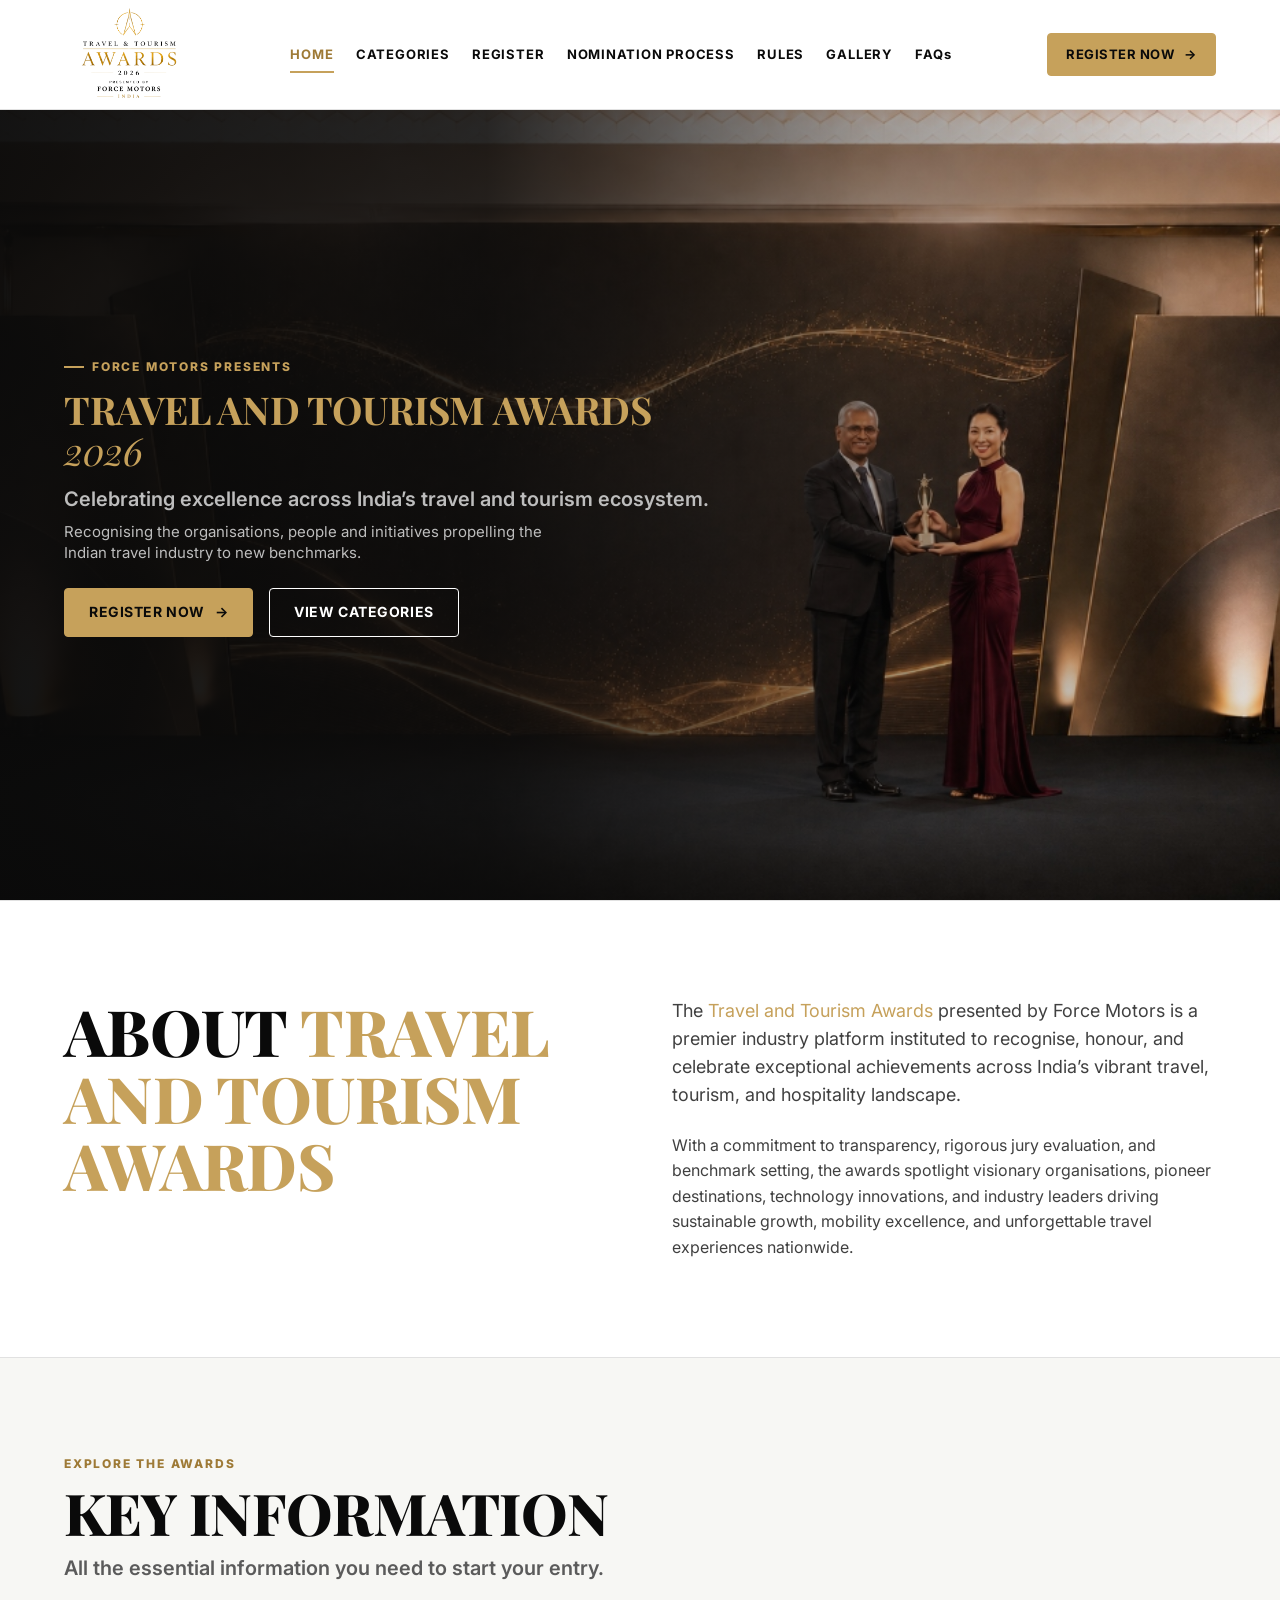
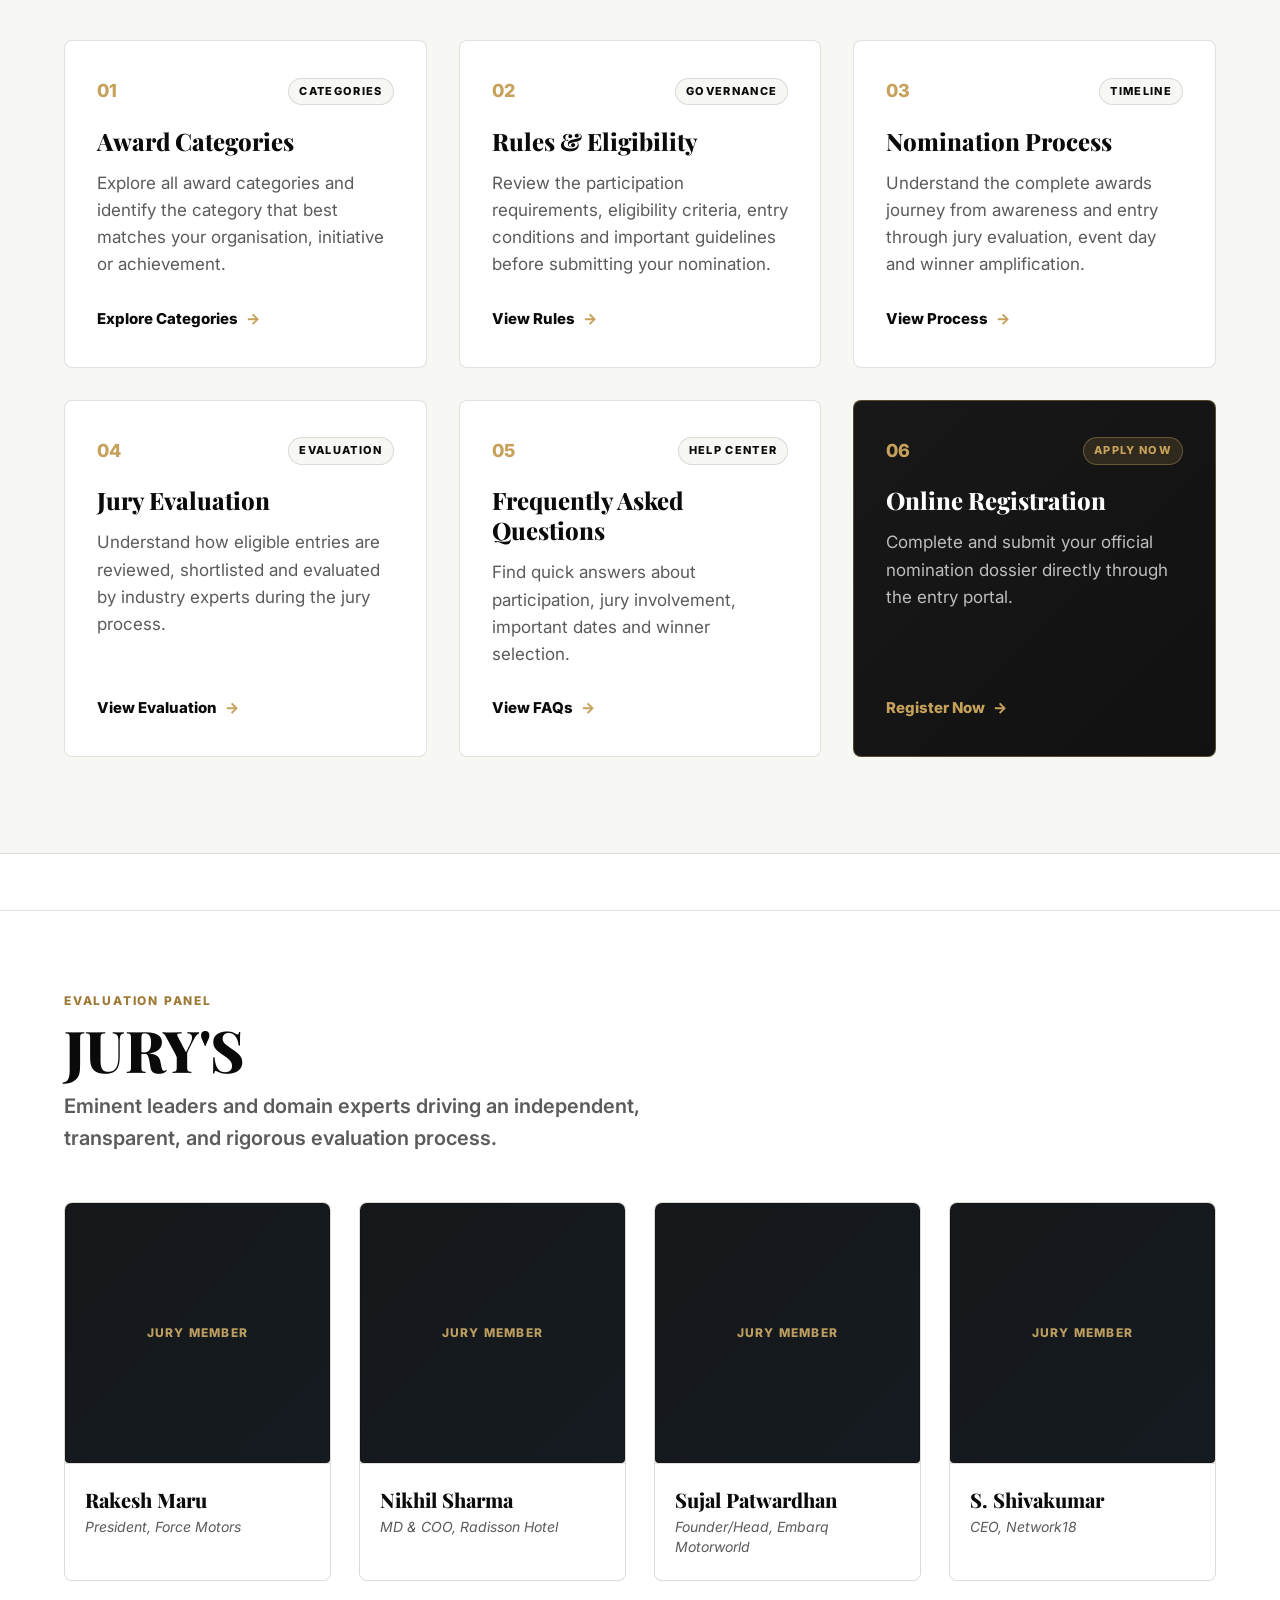
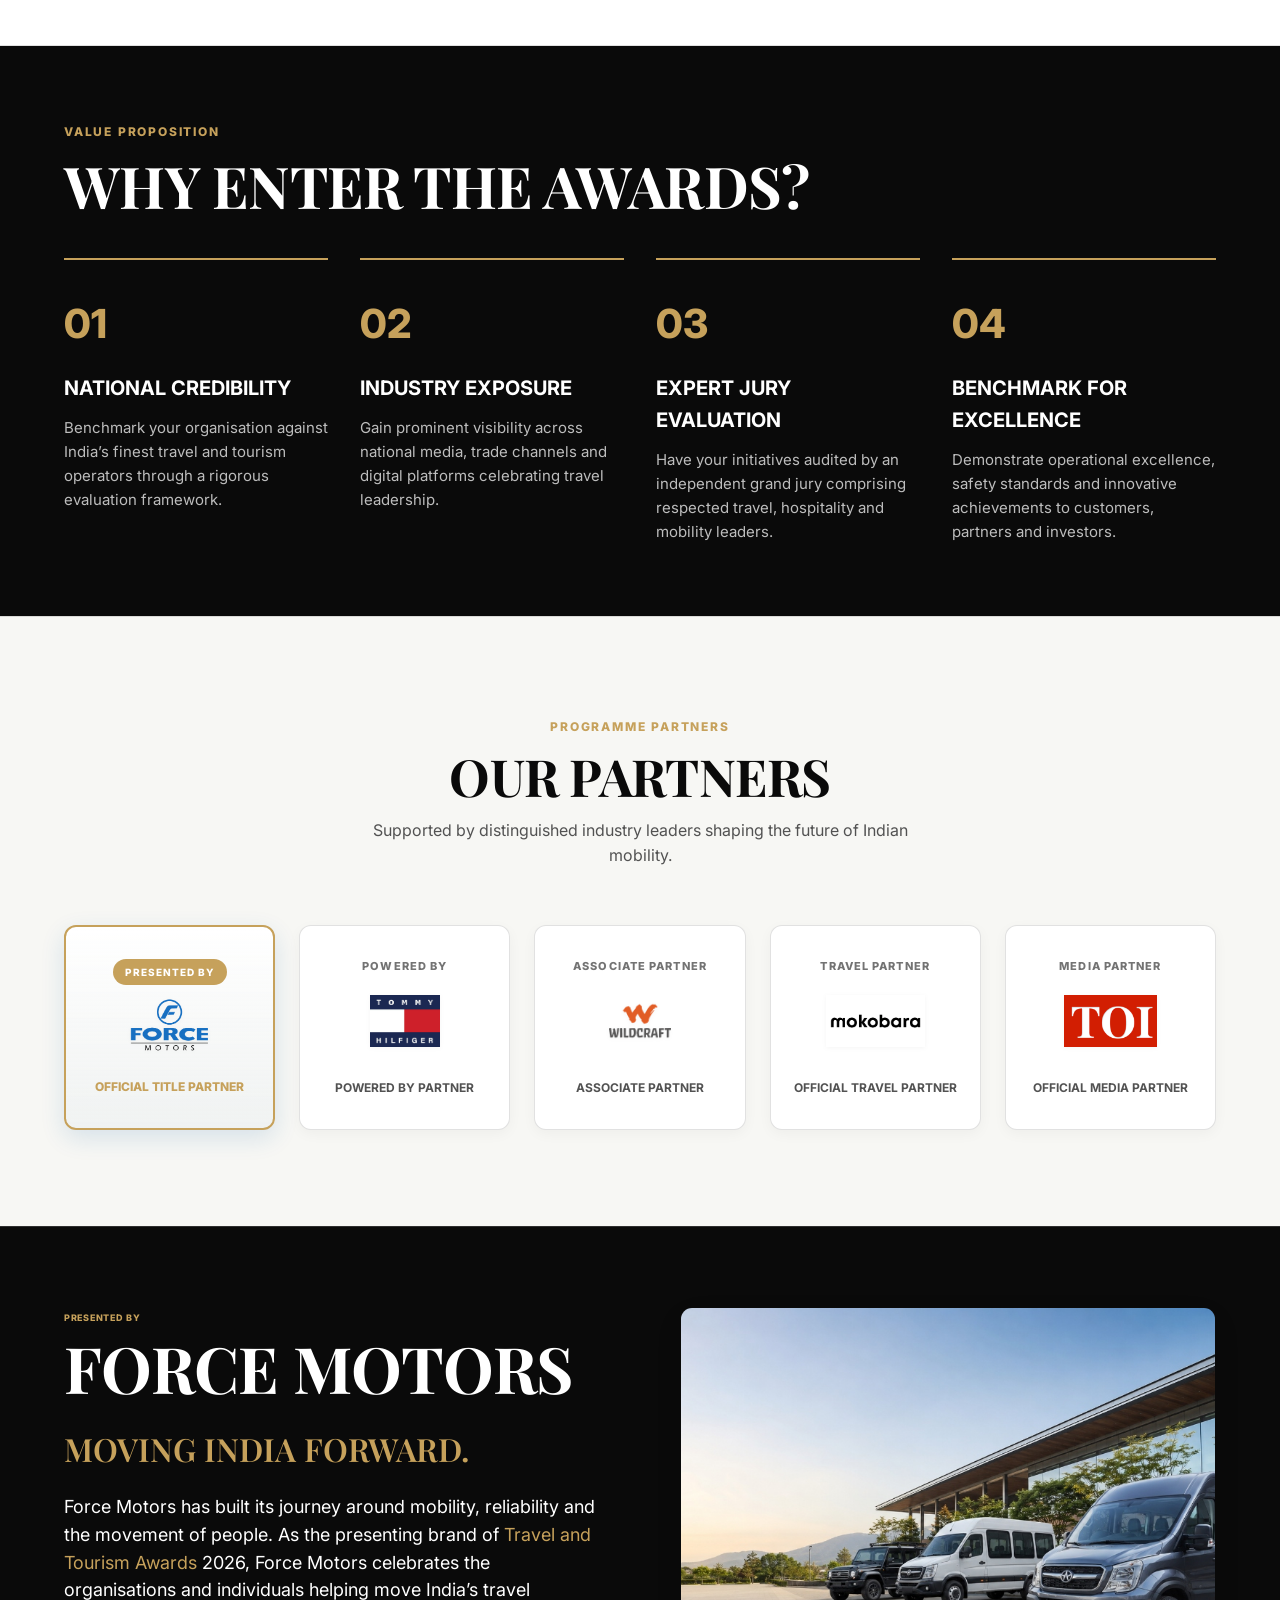
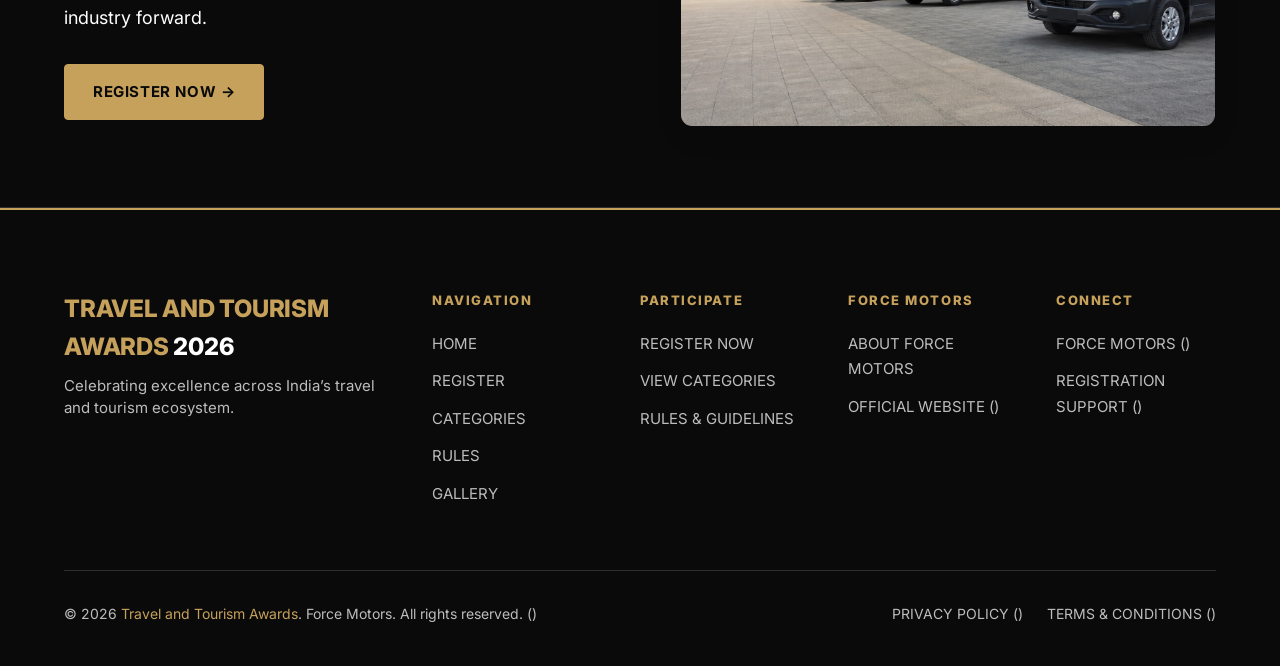
==== commit 2b2bb495: "Update award categories, sub-awards count to 23, and fix mobile key-info section" ====
--- a/index.html
+++ b/index.html
@@ -5,7 +5,8 @@
   <meta charset="UTF-8">
   <meta name="viewport" content="width=device-width, initial-scale=1.0">
   <title>Travel and Tourism Awards 2026 | Presented by Force Motors</title>
-  <meta name="description" content="Travel and Tourism Awards 2026 celebrates excellence across India’s travel and tourism ecosystem. Presented by Force Motors - Moving Travel Forward.">
+  <meta name="description"
+    content="Travel and Tourism Awards 2026 celebrates excellence across India’s travel and tourism ecosystem. Presented by Force Motors - Moving Travel Forward.">
 
   <link rel="preconnect" href="https://fonts.googleapis.com">
   <link rel="preconnect" href="https://fonts.gstatic.com" crossorigin>
@@ -27,7 +28,8 @@
     <div class="container header-container">
       <div class="header-brand-group">
         <a href="index.html" class="site-logo-link" aria-label="Travel and Tourism Awards Homepage">
-          <img src="assets/awards_logo.png" alt="Travel & Tourism Awards 2026 - Presented by Force Motors India" class="nav-brand-logo">
+          <img src="assets/awards_logo.png" alt="Travel & Tourism Awards 2026 - Presented by Force Motors India"
+            class="nav-brand-logo">
         </a>
       </div>
 
@@ -94,7 +96,8 @@
             <a href="https://forms.gle/sW1JJXMcxDuPuCFt5" target="_blank" rel="noopener" class="btn btn-primary">
               REGISTER NOW <span class="btn-arrow">→</span>
             </a>
-            <a href="categories.html" class="btn btn-outline-dark" style="border-color: var(--white); color: var(--white);">
+            <a href="categories.html" class="btn btn-outline-dark"
+              style="border-color: var(--white); color: var(--white);">
               VIEW CATEGORIES
             </a>
           </div>
@@ -115,10 +118,14 @@
           </div>
           <div class="editorial-body">
             <p class="body-large">
-              The <span class="text-gold">Travel and Tourism Awards</span> presented by Force Motors is a premier industry platform instituted to recognise, honour, and celebrate exceptional achievements across India’s vibrant travel, tourism, and hospitality landscape.
+              The <span class="text-gold">Travel and Tourism Awards</span> presented by Force Motors is a premier
+              industry platform instituted to recognise, honour, and celebrate exceptional achievements across India’s
+              vibrant travel, tourism, and hospitality landscape.
             </p>
             <p class="body-main">
-              With a commitment to transparency, rigorous jury evaluation, and benchmark setting, the awards spotlight visionary organisations, pioneer destinations, technology innovations, and industry leaders driving sustainable growth, mobility excellence, and unforgettable travel experiences nationwide.
+              With a commitment to transparency, rigorous jury evaluation, and benchmark setting, the awards spotlight
+              visionary organisations, pioneer destinations, technology innovations, and industry leaders driving
+              sustainable growth, mobility excellence, and unforgettable travel experiences nationwide.
             </p>
           </div>
         </div>
@@ -127,15 +134,17 @@
     <!-- SECTION 02.5 — KEY INFORMATION -->
     <section class="key-information-section" aria-labelledby="key-information-title">
       <div class="container">
-        
+
         <div class="key-info-header">
-          <span class="micro-label" style="color: var(--gold-dark); font-weight: 800; letter-spacing: 0.15em; display: block; margin-bottom: 0.5rem;">EXPLORE THE AWARDS</span>
+          <span class="micro-label"
+            style="color: var(--gold-dark); font-weight: 800; letter-spacing: 0.15em; display: block; margin-bottom: 0.5rem;">EXPLORE
+            THE AWARDS</span>
           <h2 id="key-information-title" class="key-info-title">KEY INFORMATION</h2>
           <p class="key-info-subtitle">All the essential information you need to start your entry.</p>
         </div>
 
         <div class="key-info-grid">
-          
+
           <!-- CARD 01 -->
           <a href="categories.html" class="key-info-card">
             <div class="key-info-card-header">
@@ -143,7 +152,8 @@
               <span class="key-info-tag">CATEGORIES</span>
             </div>
             <h3 class="key-info-card-title">Award Categories</h3>
-            <p class="key-info-card-desc">Explore all award categories and identify the category that best matches your organisation, initiative or achievement.</p>
+            <p class="key-info-card-desc">Explore all award categories and identify the category that best matches your
+              organisation, initiative or achievement.</p>
             <div class="key-info-cta">Explore Categories <span class="cta-arrow">→</span></div>
           </a>
 
@@ -154,7 +164,8 @@
               <span class="key-info-tag">GOVERNANCE</span>
             </div>
             <h3 class="key-info-card-title">Rules & Eligibility</h3>
-            <p class="key-info-card-desc">Review the participation requirements, eligibility criteria, entry conditions and important guidelines before submitting your nomination.</p>
+            <p class="key-info-card-desc">Review the participation requirements, eligibility criteria, entry conditions
+              and important guidelines before submitting your nomination.</p>
             <div class="key-info-cta">View Rules <span class="cta-arrow">→</span></div>
           </a>
 
@@ -165,7 +176,8 @@
               <span class="key-info-tag">TIMELINE</span>
             </div>
             <h3 class="key-info-card-title">Nomination Process</h3>
-            <p class="key-info-card-desc">Understand the complete awards journey from awareness and entry through jury evaluation, event day and winner amplification.</p>
+            <p class="key-info-card-desc">Understand the complete awards journey from awareness and entry through jury
+              evaluation, event day and winner amplification.</p>
             <div class="key-info-cta">View Process <span class="cta-arrow">→</span></div>
           </a>
 
@@ -176,7 +188,8 @@
               <span class="key-info-tag">EVALUATION</span>
             </div>
             <h3 class="key-info-card-title">Jury Evaluation</h3>
-            <p class="key-info-card-desc">Understand how eligible entries are reviewed, shortlisted and evaluated by industry experts during the jury process.</p>
+            <p class="key-info-card-desc">Understand how eligible entries are reviewed, shortlisted and evaluated by
+              industry experts during the jury process.</p>
             <div class="key-info-cta">View Evaluation <span class="cta-arrow">→</span></div>
           </a>
 
@@ -187,16 +200,21 @@
               <span class="key-info-tag">HELP CENTER</span>
             </div>
             <h3 class="key-info-card-title">Frequently Asked Questions</h3>
-            <p class="key-info-card-desc">Find quick answers about participation, jury involvement, important dates and winner selection.</p>
+            <p class="key-info-card-desc">Find quick answers about participation, jury involvement, important dates and
+              winner selection.</p>
             <div class="key-info-cta">View FAQs <span class="cta-arrow">→</span></div>
           </a>
 
           <!-- CARD 06 -->
-          <div style="display: flex; align-items: center; justify-content: center;">
-            <a href="nominate.html" class="btn btn-primary" style="font-size: 1rem; padding: 1rem 2.5rem; letter-spacing: 0.08em;">
-              NOMINATE NOW <span class="btn-arrow">→</span>
-            </a>
-          </div>
+          <a href="https://forms.gle/sW1JJXMcxDuPuCFt5" target="_blank" rel="noopener" class="key-info-card key-info-card-action">
+            <div class="key-info-card-header">
+              <span class="key-info-num">06</span>
+              <span class="key-info-tag key-info-tag-gold">APPLY NOW</span>
+            </div>
+            <h3 class="key-info-card-title">Online Registration</h3>
+            <p class="key-info-card-desc">Complete and submit your official nomination dossier directly through the entry portal.</p>
+            <div class="key-info-cta">Register Now <span class="cta-arrow">→</span></div>
+          </a>
 
         </div>
 
@@ -206,13 +224,17 @@
     <!-- SECTION 02.75 — JURY'S SECTION -->
     <section class="home-jury-section" aria-labelledby="home-jury-title">
       <div class="container">
-        
+
         <div class="section-header" style="margin-bottom: 3rem;">
-          <span class="micro-label" style="color: var(--gold-dark); font-weight: 800; letter-spacing: 0.15em; display: block; margin-bottom: 0.5rem;">EVALUATION PANEL</span>
-          <h2 id="home-jury-title" style="font-size: clamp(2.25rem, 4.5vw, 3.75rem); font-weight: 800; color: var(--black); line-height: 1.1; text-transform: uppercase;">
+          <span class="micro-label"
+            style="color: var(--gold-dark); font-weight: 800; letter-spacing: 0.15em; display: block; margin-bottom: 0.5rem;">EVALUATION
+            PANEL</span>
+          <h2 id="home-jury-title"
+            style="font-size: clamp(2.25rem, 4.5vw, 3.75rem); font-weight: 800; color: var(--black); line-height: 1.1; text-transform: uppercase;">
             JURY'S
           </h2>
-          <p style="font-size: 1.25rem; font-weight: 600; color: var(--text-secondary); margin-top: 0.5rem; max-width: 650px;">
+          <p
+            style="font-size: 1.25rem; font-weight: 600; color: var(--text-secondary); margin-top: 0.5rem; max-width: 650px;">
             Eminent leaders and domain experts driving an independent, transparent, and rigorous evaluation process.
           </p>
         </div>
@@ -223,33 +245,36 @@
         </div>
 
         <div class="home-jury-grid">
-          
+
           <!-- JURY CARD 1 -->
           <div class="home-jury-card">
             <div class="home-jury-image blank-image-placeholder">
-              <span class="micro-label" style="color: var(--gold); font-weight: 800; letter-spacing: 0.1em;">JURY MEMBER</span>
+              <span class="micro-label" style="color: var(--gold); font-weight: 800; letter-spacing: 0.1em;">JURY
+                MEMBER</span>
             </div>
             <div class="home-jury-info">
               <h3 class="home-jury-name">Rakesh Maru</h3>
-              <p class="home-jury-role" style="font-style: italic;">Force Motors</p>
+              <p class="home-jury-role" style="font-style: italic;">President, Force Motors</p>
             </div>
           </div>
 
           <!-- JURY CARD 2 -->
           <div class="home-jury-card">
             <div class="home-jury-image blank-image-placeholder">
-              <span class="micro-label" style="color: var(--gold); font-weight: 800; letter-spacing: 0.1em;">JURY MEMBER</span>
+              <span class="micro-label" style="color: var(--gold); font-weight: 800; letter-spacing: 0.1em;">JURY
+                MEMBER</span>
             </div>
             <div class="home-jury-info">
               <h3 class="home-jury-name">Nikhil Sharma</h3>
-              <p class="home-jury-role" style="font-style: italic;">President, Radisson</p>
+              <p class="home-jury-role" style="font-style: italic;">MD & COO, Radisson Hotel</p>
             </div>
           </div>
 
           <!-- JURY CARD 3 -->
           <div class="home-jury-card">
             <div class="home-jury-image blank-image-placeholder">
-              <span class="micro-label" style="color: var(--gold); font-weight: 800; letter-spacing: 0.1em;">JURY MEMBER</span>
+              <span class="micro-label" style="color: var(--gold); font-weight: 800; letter-spacing: 0.1em;">JURY
+                MEMBER</span>
             </div>
             <div class="home-jury-info">
               <h3 class="home-jury-name">Sujal Patwardhan</h3>
@@ -260,7 +285,8 @@
           <!-- JURY CARD 4 -->
           <div class="home-jury-card">
             <div class="home-jury-image blank-image-placeholder">
-              <span class="micro-label" style="color: var(--gold); font-weight: 800; letter-spacing: 0.1em;">JURY MEMBER</span>
+              <span class="micro-label" style="color: var(--gold); font-weight: 800; letter-spacing: 0.1em;">JURY
+                MEMBER</span>
             </div>
             <div class="home-jury-info">
               <h3 class="home-jury-name">S. Shivakumar</h3>
@@ -278,29 +304,34 @@
     <!-- SECTION 05 — WHY ENTER? -->
     <section class="why-enter-section">
       <div class="container">
-        <span class="micro-label" style="color: var(--gold); font-weight: 800; letter-spacing: 0.15em;">VALUE PROPOSITION</span>
+        <span class="micro-label" style="color: var(--gold); font-weight: 800; letter-spacing: 0.15em;">VALUE
+          PROPOSITION</span>
         <h2 style="font-size: clamp(2.25rem, 4.5vw, 3.75rem); margin-top: 0.5rem;">WHY ENTER THE AWARDS?</h2>
 
         <div class="why-enter-grid">
           <div class="why-card">
             <div class="why-num">01</div>
             <div class="why-title">NATIONAL CREDIBILITY</div>
-            <p class="why-desc">Benchmark your organisation against India’s finest travel and tourism operators through a rigorous evaluation framework.</p>
+            <p class="why-desc">Benchmark your organisation against India’s finest travel and tourism operators through
+              a rigorous evaluation framework.</p>
           </div>
           <div class="why-card">
             <div class="why-num">02</div>
             <div class="why-title">INDUSTRY EXPOSURE</div>
-            <p class="why-desc">Gain prominent visibility across national media, trade channels and digital platforms celebrating travel leadership.</p>
+            <p class="why-desc">Gain prominent visibility across national media, trade channels and digital platforms
+              celebrating travel leadership.</p>
           </div>
           <div class="why-card">
             <div class="why-num">03</div>
             <div class="why-title">EXPERT JURY EVALUATION</div>
-            <p class="why-desc">Have your initiatives audited by an independent grand jury comprising respected travel, hospitality and mobility leaders.</p>
+            <p class="why-desc">Have your initiatives audited by an independent grand jury comprising respected travel,
+              hospitality and mobility leaders.</p>
           </div>
           <div class="why-card">
             <div class="why-num">04</div>
             <div class="why-title">BENCHMARK FOR EXCELLENCE</div>
-            <p class="why-desc">Demonstrate operational excellence, safety standards and innovative achievements to customers, partners and investors.</p>
+            <p class="why-desc">Demonstrate operational excellence, safety standards and innovative achievements to
+              customers, partners and investors.</p>
           </div>
         </div>
       </div>
@@ -326,13 +357,15 @@
           <button class="partners-slider-btn next-btn" aria-label="Next Partner">→</button>
         </div>
 
-        <div class="partners-grid" style="grid-template-columns: repeat(5, 1fr); max-width: 1240px; margin-inline: auto;">
+        <div class="partners-grid"
+          style="grid-template-columns: repeat(5, 1fr); max-width: 1240px; margin-inline: auto;">
 
           <!-- PRESENTED BY — FEATURED -->
           <div class="partner-card featured-partner">
             <span class="partner-role-badge">PRESENTED BY</span>
             <div class="partner-logo-box">
-              <img src="assets/force-motors-logo.png" alt="Force Motors Logo" class="partner-logo-img" style="max-height: 54px;">
+              <img src="assets/force-motors-logo.png" alt="Force Motors Logo" class="partner-logo-img"
+                style="max-height: 54px;">
             </div>
             <span class="partner-tagline">OFFICIAL TITLE PARTNER</span>
           </div>
@@ -341,7 +374,8 @@
           <div class="partner-card">
             <span class="partner-role-badge">POWERED BY</span>
             <div class="partner-logo-box">
-              <img src="assets/POWERED BY.jpg" alt="Powered By Partner" class="partner-logo-img" style="max-height: 52px;">
+              <img src="assets/POWERED BY.jpg" alt="Powered By Partner" class="partner-logo-img"
+                style="max-height: 52px;">
             </div>
             <span class="partner-tagline">POWERED BY PARTNER</span>
           </div>
@@ -350,7 +384,8 @@
           <div class="partner-card">
             <span class="partner-role-badge">ASSOCIATE PARTNER</span>
             <div class="partner-logo-box">
-              <img src="assets/ASSOCIATE PARTNER.png" alt="Associate Partner" class="partner-logo-img" style="max-height: 60px; transform: scale(1.15);">
+              <img src="assets/ASSOCIATE PARTNER.png" alt="Associate Partner" class="partner-logo-img"
+                style="max-height: 60px; transform: scale(1.15);">
             </div>
             <span class="partner-tagline">ASSOCIATE PARTNER</span>
           </div>
@@ -359,7 +394,8 @@
           <div class="partner-card">
             <span class="partner-role-badge">TRAVEL PARTNER</span>
             <div class="partner-logo-box">
-              <img src="assets/TRAVEL PARTNER.png" alt="Travel Partner" class="partner-logo-img" style="max-height: 52px;">
+              <img src="assets/TRAVEL PARTNER.png" alt="Travel Partner" class="partner-logo-img"
+                style="max-height: 52px;">
             </div>
             <span class="partner-tagline">OFFICIAL TRAVEL PARTNER</span>
           </div>
@@ -368,7 +404,8 @@
           <div class="partner-card">
             <span class="partner-role-badge">MEDIA PARTNER</span>
             <div class="partner-logo-box">
-              <img src="assets/MEDIA PARTNER.avif" alt="Media Partner" class="partner-logo-img" style="max-height: 52px;">
+              <img src="assets/MEDIA PARTNER.avif" alt="Media Partner" class="partner-logo-img"
+                style="max-height: 52px;">
             </div>
             <span class="partner-tagline">OFFICIAL MEDIA PARTNER</span>
           </div>
@@ -382,15 +419,18 @@
       <div class="container">
         <div class="force-feature-grid">
           <div>
-            <span class="presented-tag" style="margin-bottom: 0.5rem; display: block; color: var(--gold);">PRESENTED BY</span>
+            <span class="presented-tag" style="margin-bottom: 0.5rem; display: block; color: var(--gold);">PRESENTED
+              BY</span>
             <h2 style="font-size: clamp(2.5rem, 5vw, 4rem); margin-bottom: 1.5rem;">FORCE MOTORS</h2>
             <h3 style="color: var(--gold); margin-bottom: 1.5rem;">MOVING INDIA FORWARD.</h3>
             <p class="body-large" style="margin-bottom: 2rem; color: var(--white);">
               Force Motors has built its journey around mobility, reliability and the movement of people. As the
-              presenting brand of <span class="text-gold">Travel and Tourism Awards</span> 2026, Force Motors celebrates the organisations and individuals helping
+              presenting brand of <span class="text-gold">Travel and Tourism Awards</span> 2026, Force Motors celebrates
+              the organisations and individuals helping
               move India’s travel industry forward.
             </p>
-            <a href="https://forms.gle/sW1JJXMcxDuPuCFt5" target="_blank" rel="noopener" class="btn btn-primary">REGISTER NOW →</a>
+            <a href="https://forms.gle/sW1JJXMcxDuPuCFt5" target="_blank" rel="noopener"
+              class="btn btn-primary">REGISTER NOW →</a>
           </div>
 
           <div
@@ -451,7 +491,8 @@
       </div>
 
       <div class="footer-bottom">
-        <div>© 2026 <span class="text-gold">Travel and Tourism Awards</span>. Force Motors. All rights reserved. ()</div>
+        <div>© 2026 <span class="text-gold">Travel and Tourism Awards</span>. Force Motors. All rights reserved. ()
+        </div>
         <div class="footer-bottom-links">
           <a href="rules.html">PRIVACY POLICY ()</a>
           <a href="rules.html">TERMS & CONDITIONS ()</a>
--- a/css/pages.css
+++ b/css/pages.css
@@ -1632,6 +1632,29 @@
   transform: translateX(4px);
 }
 
+.key-info-card-action {
+  background: linear-gradient(135deg, #181818 0%, #111111 100%);
+  border: 1px solid var(--gold-border);
+  color: var(--white);
+}
+
+.key-info-card-action .key-info-card-title {
+  color: var(--white);
+}
+
+.key-info-card-action .key-info-card-desc {
+  color: var(--text-muted-dark);
+}
+
+.key-info-card-action .key-info-cta {
+  color: var(--gold);
+}
+
+.key-info-card-action:hover {
+  border-color: var(--gold);
+  box-shadow: 0 14px 32px rgba(198, 161, 91, 0.2);
+}
+
 .key-info-card-cta {
   background-color: var(--black);
   border-color: var(--gold-border);
--- a/css/responsive.css
+++ b/css/responsive.css
@@ -153,45 +153,61 @@
   }
 
   .key-info-grid {
-    grid-template-columns: repeat(2, 1fr) !important;
-    gap: 0.75rem !important;
+    grid-template-columns: 1fr !important;
+    gap: 1rem !important;
+  }
+
+  @media (min-width: 540px) and (max-width: 767px) {
+    .key-info-grid {
+      grid-template-columns: repeat(2, 1fr) !important;
+      gap: 1rem !important;
+    }
   }
 
   .key-info-card {
-    padding: 1rem 0.85rem;
+    padding: 1.5rem 1.25rem;
     min-height: auto;
-    border-radius: 6px;
+    border-radius: 8px;
+    display: flex;
+    flex-direction: column;
+    justify-content: space-between;
   }
 
   .key-info-card-header {
-    margin-bottom: 0.6rem;
+    margin-bottom: 0.85rem;
+    gap: 0.5rem;
+    flex-wrap: wrap;
   }
 
   .key-info-num {
-    font-size: 0.9rem;
+    font-size: 1.1rem;
   }
 
   .key-info-tag {
-    font-size: 0.55rem;
-    padding: 0.15rem 0.4rem;
-    letter-spacing: 0.05em;
+    font-size: 0.65rem;
+    padding: 0.2rem 0.55rem;
+    letter-spacing: 0.08em;
+    white-space: nowrap;
   }
 
   .key-info-card-title {
-    font-size: 0.95rem;
+    font-size: 1.2rem;
     line-height: 1.25;
-    margin-bottom: 0.4rem;
+    margin-bottom: 0.5rem;
   }
 
   .key-info-card-desc {
-    font-size: 0.75rem;
-    line-height: 1.35;
-    margin-bottom: 0.75rem;
+    font-size: 0.875rem;
+    line-height: 1.5;
+    margin-bottom: 1.25rem;
+    flex-grow: 1;
   }
 
   .key-info-cta {
-    font-size: 0.75rem;
-    gap: 0.25rem;
+    font-size: 0.875rem;
+    font-weight: 700;
+    gap: 0.35rem;
+    margin-top: auto;
   }
 
   .journey-timeline-grid {
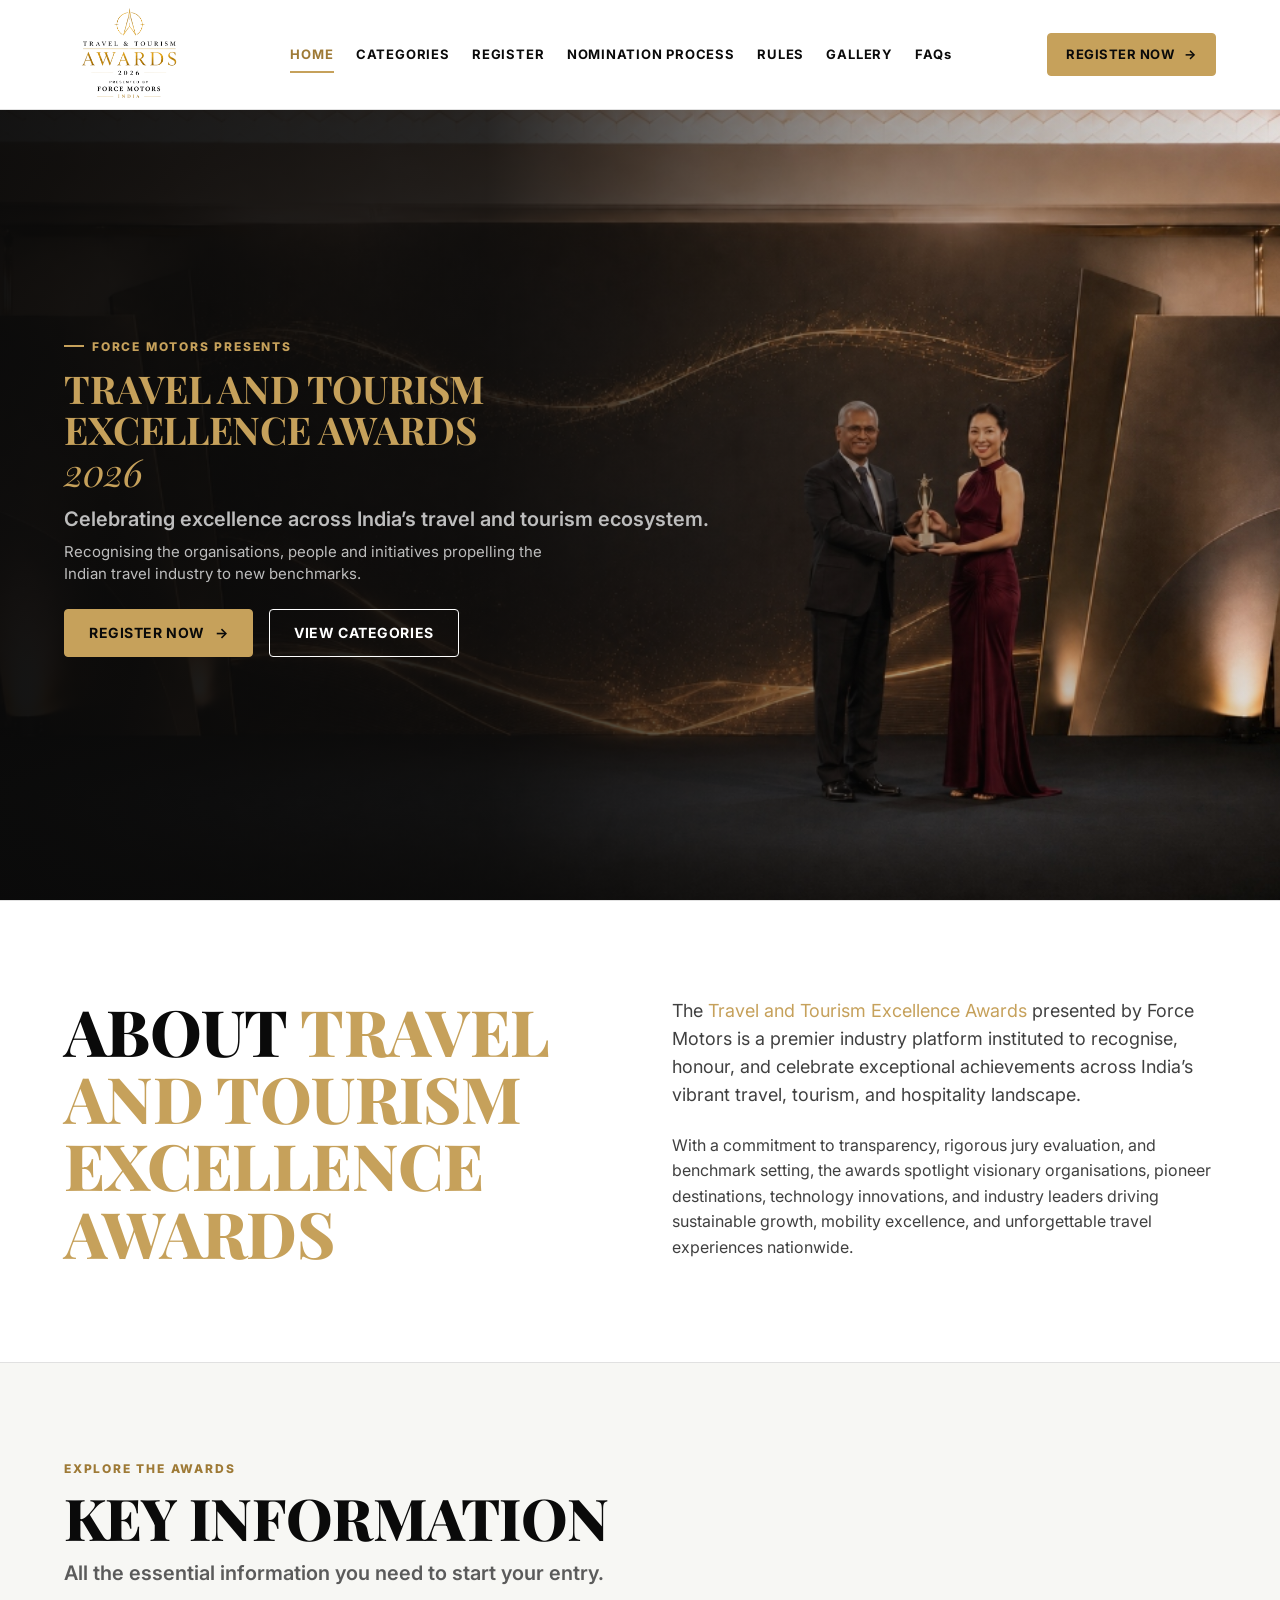
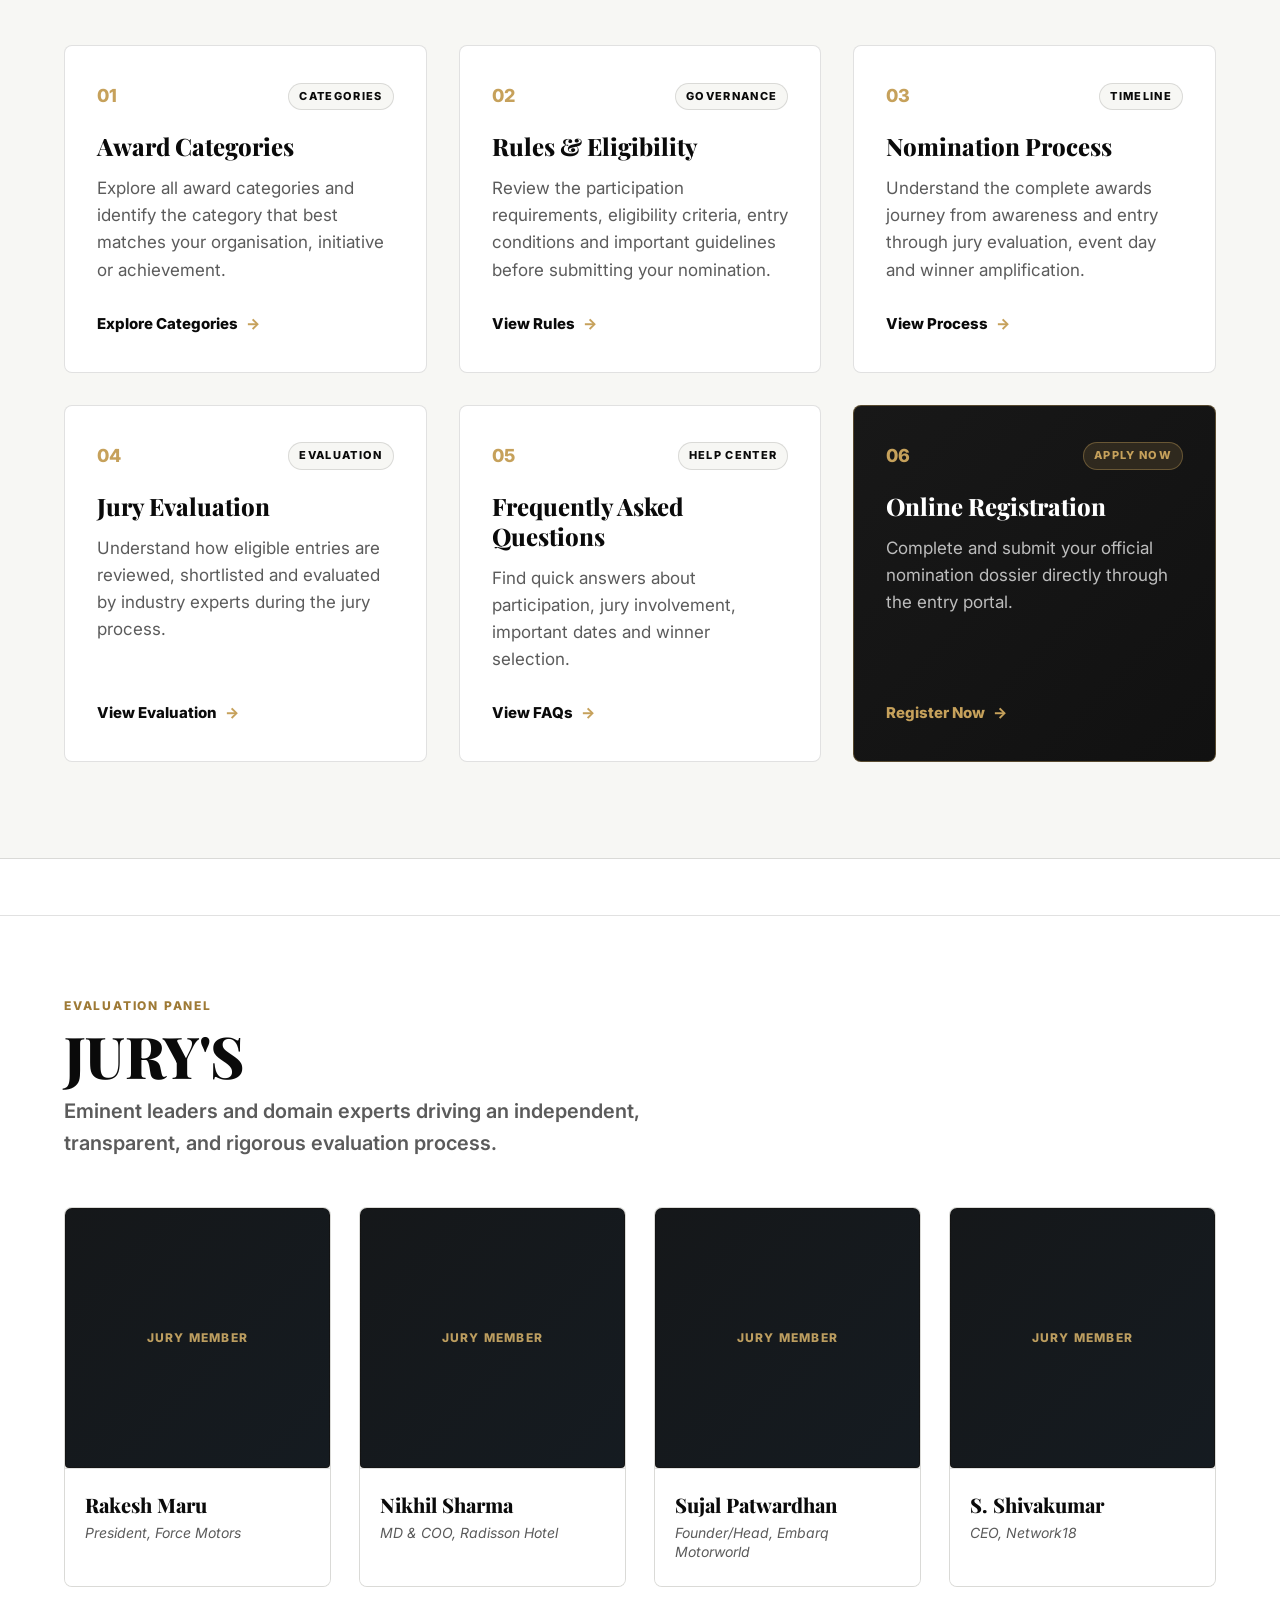
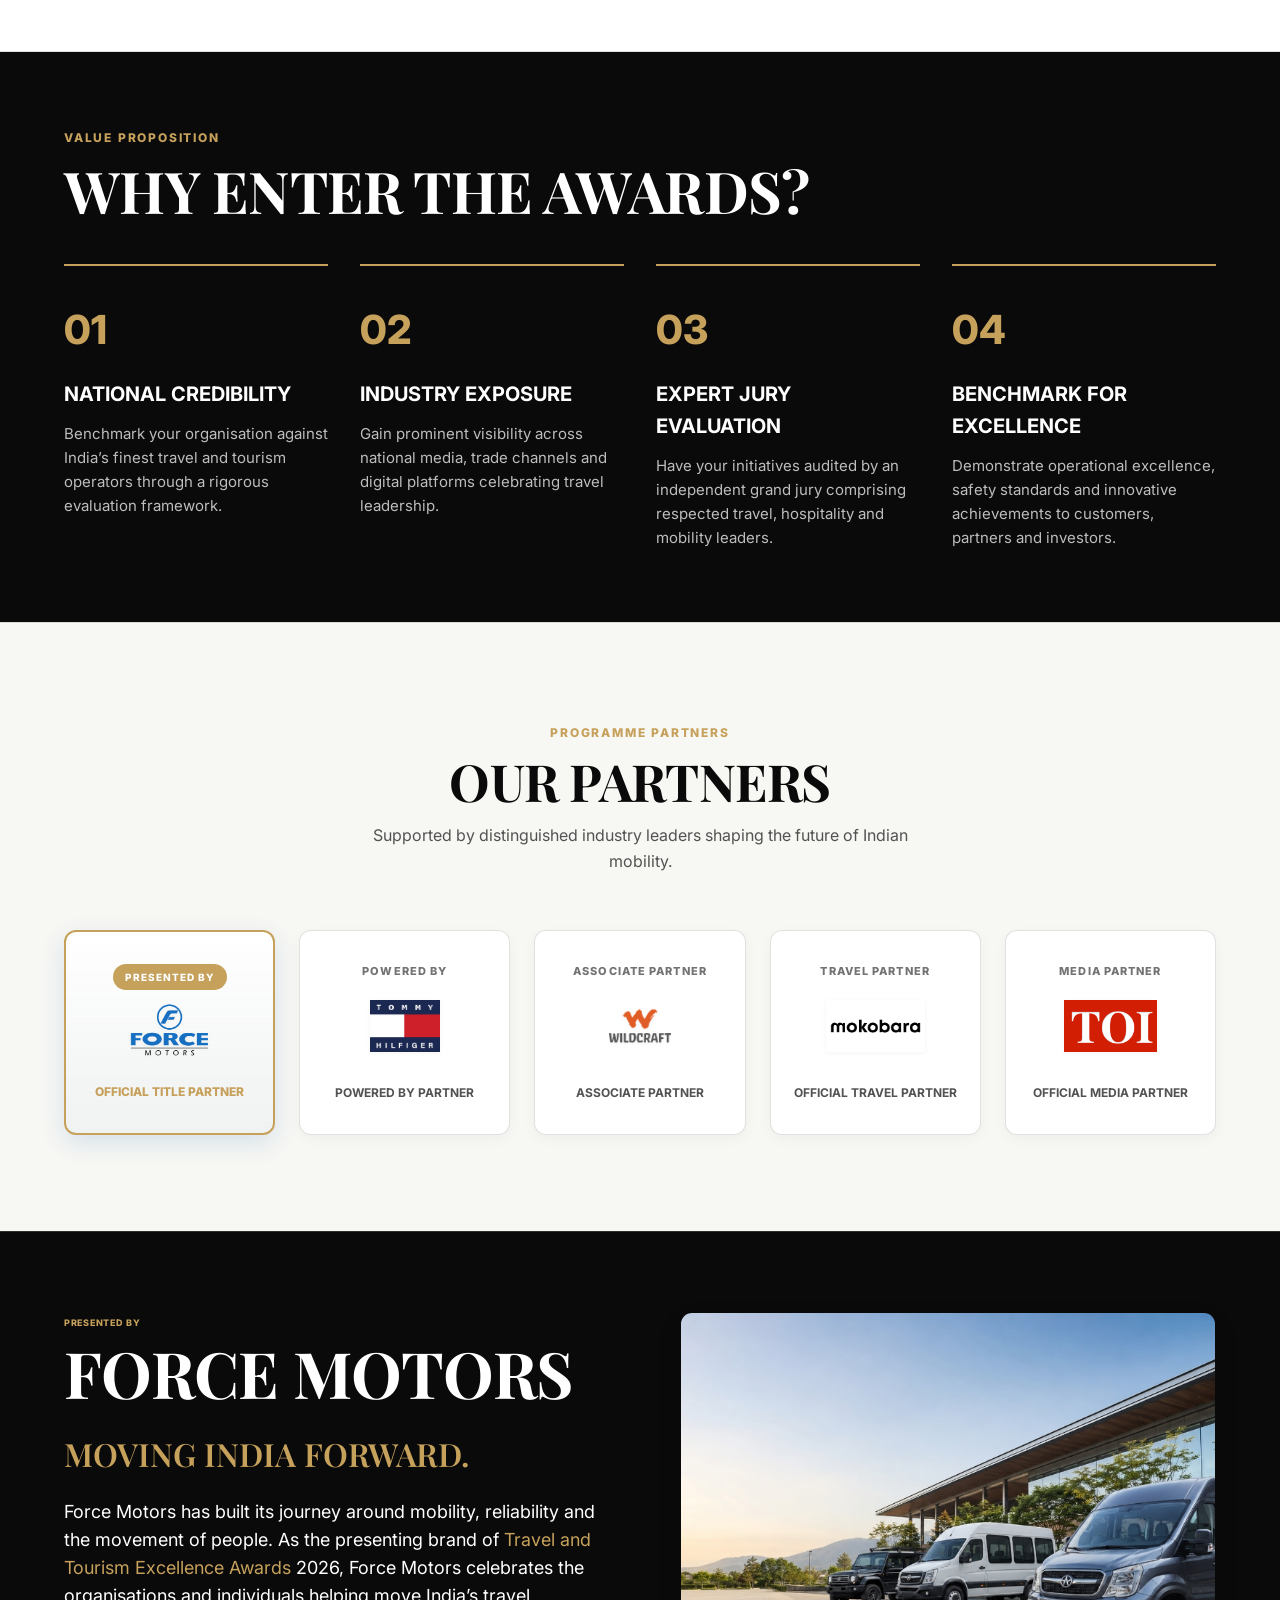
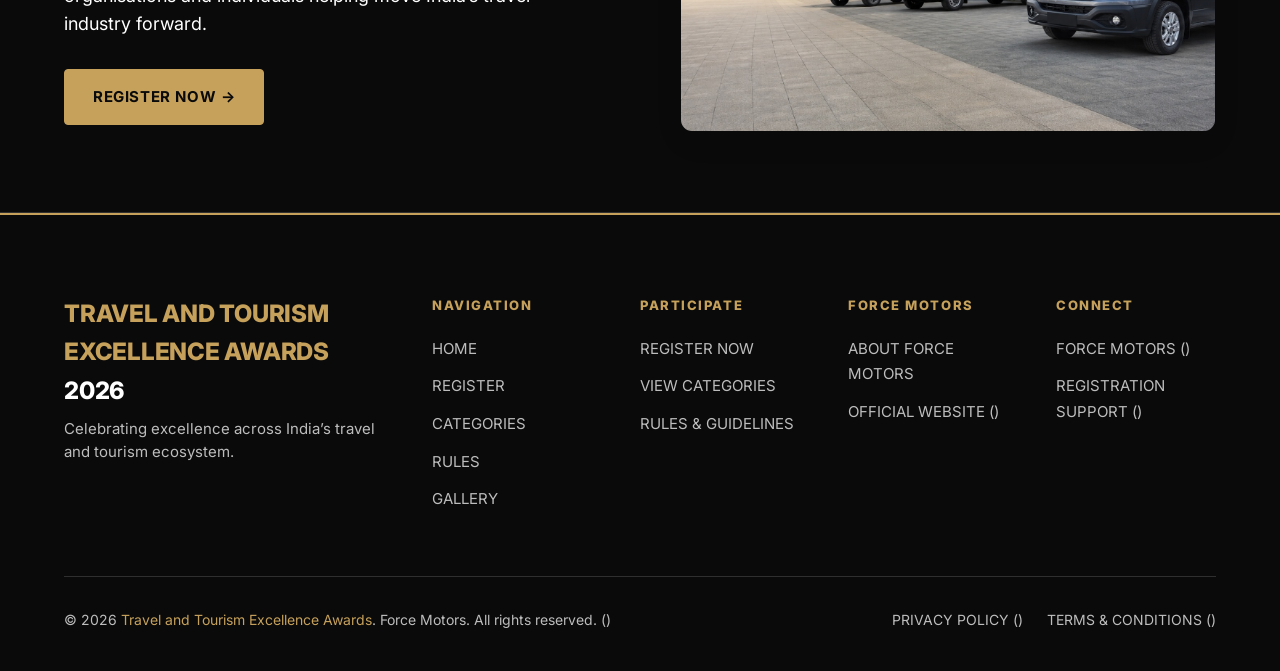
==== commit 824349ee: "Update branding to Travel and Tourism Excellence Awards" ====
--- a/index.html
+++ b/index.html
@@ -4,9 +4,9 @@
 <head>
   <meta charset="UTF-8">
   <meta name="viewport" content="width=device-width, initial-scale=1.0">
-  <title>Travel and Tourism Awards 2026 | Presented by Force Motors</title>
+  <title>Travel and Tourism Excellence Awards 2026 | Presented by Force Motors</title>
   <meta name="description"
-    content="Travel and Tourism Awards 2026 celebrates excellence across India’s travel and tourism ecosystem. Presented by Force Motors - Moving Travel Forward.">
+    content="Travel and Tourism Excellence Awards 2026 celebrates excellence across India’s travel and tourism ecosystem. Presented by Force Motors - Moving Travel Forward.">
 
   <link rel="preconnect" href="https://fonts.googleapis.com">
   <link rel="preconnect" href="https://fonts.gstatic.com" crossorigin>
@@ -27,7 +27,7 @@
   <header class="site-header">
     <div class="container header-container">
       <div class="header-brand-group">
-        <a href="index.html" class="site-logo-link" aria-label="Travel and Tourism Awards Homepage">
+        <a href="index.html" class="site-logo-link" aria-label="Travel and Tourism Excellence Awards Homepage">
           <img src="assets/awards_logo.png" alt="Travel & Tourism Awards 2026 - Presented by Force Motors India"
             class="nav-brand-logo">
         </a>
@@ -86,7 +86,7 @@
         <div class="hero-content" style="max-width: 650px;">
           <span class="hero-label">FORCE MOTORS PRESENTS</span>
           <h1 class="hero-title">
-            <span class="text-gold">TRAVEL AND TOURISM AWARDS</span><br>
+            <span class="text-gold">TRAVEL AND TOURISM EXCELLENCE AWARDS</span><br>
             <span class="h1-serif">2026</span>
           </h1>
           <p class="hero-subtitle">Celebrating excellence across India’s travel and tourism ecosystem.</p>
@@ -107,18 +107,18 @@
 
 
 
-    <!-- SECTION 02 — ABOUT <span class="text-gold">TRAVEL AND TOURISM AWARDS</span> -->
+    <!-- SECTION 02 — ABOUT <span class="text-gold">TRAVEL AND TOURISM EXCELLENCE AWARDS</span> -->
     <section class="award-intro-section">
       <div class="container">
         <div class="intro-editorial-grid">
           <div>
             <h2 class="editorial-headline" style="text-transform: uppercase;">
-              ABOUT <span class="text-gold">TRAVEL AND TOURISM AWARDS</span>
+              ABOUT <span class="text-gold">TRAVEL AND TOURISM EXCELLENCE AWARDS</span>
             </h2>
           </div>
           <div class="editorial-body">
             <p class="body-large">
-              The <span class="text-gold">Travel and Tourism Awards</span> presented by Force Motors is a premier
+              The <span class="text-gold">Travel and Tourism Excellence Awards</span> presented by Force Motors is a premier
               industry platform instituted to recognise, honour, and celebrate exceptional achievements across India’s
               vibrant travel, tourism, and hospitality landscape.
             </p>
@@ -425,7 +425,7 @@
             <h3 style="color: var(--gold); margin-bottom: 1.5rem;">MOVING INDIA FORWARD.</h3>
             <p class="body-large" style="margin-bottom: 2rem; color: var(--white);">
               Force Motors has built its journey around mobility, reliability and the movement of people. As the
-              presenting brand of <span class="text-gold">Travel and Tourism Awards</span> 2026, Force Motors celebrates
+              presenting brand of <span class="text-gold">Travel and Tourism Excellence Awards</span> 2026, Force Motors celebrates
               the organisations and individuals helping
               move India’s travel industry forward.
             </p>
@@ -448,7 +448,7 @@
     <div class="container">
       <div class="footer-grid">
         <div class="footer-brand-col">
-          <div class="footer-logo-title"><span class="text-gold">TRAVEL AND TOURISM AWARDS</span> 2026</div>
+          <div class="footer-logo-title"><span class="text-gold">TRAVEL AND TOURISM EXCELLENCE AWARDS</span> 2026</div>
           <p class="footer-tagline">Celebrating excellence across India’s travel and tourism ecosystem.</p>
         </div>
 
@@ -491,7 +491,7 @@
       </div>
 
       <div class="footer-bottom">
-        <div>© 2026 <span class="text-gold">Travel and Tourism Awards</span>. Force Motors. All rights reserved. ()
+        <div>© 2026 <span class="text-gold">Travel and Tourism Excellence Awards</span>. Force Motors. All rights reserved. ()
         </div>
         <div class="footer-bottom-links">
           <a href="rules.html">PRIVACY POLICY ()</a>
--- a/css/variables.css
+++ b/css/variables.css
@@ -1,5 +1,5 @@
 /* ==========================================================================
-   TIMES TRAVEL AND TOURISM AWARDS × FORCE MOTORS - BRAND VARIABLES & SYSTEM TOKENS
+   TRAVEL AND TOURISM EXCELLENCE AWARDS × FORCE MOTORS - BRAND VARIABLES & SYSTEM TOKENS
    Centralized Color System: Black × White × Gold
    ========================================================================== */
 
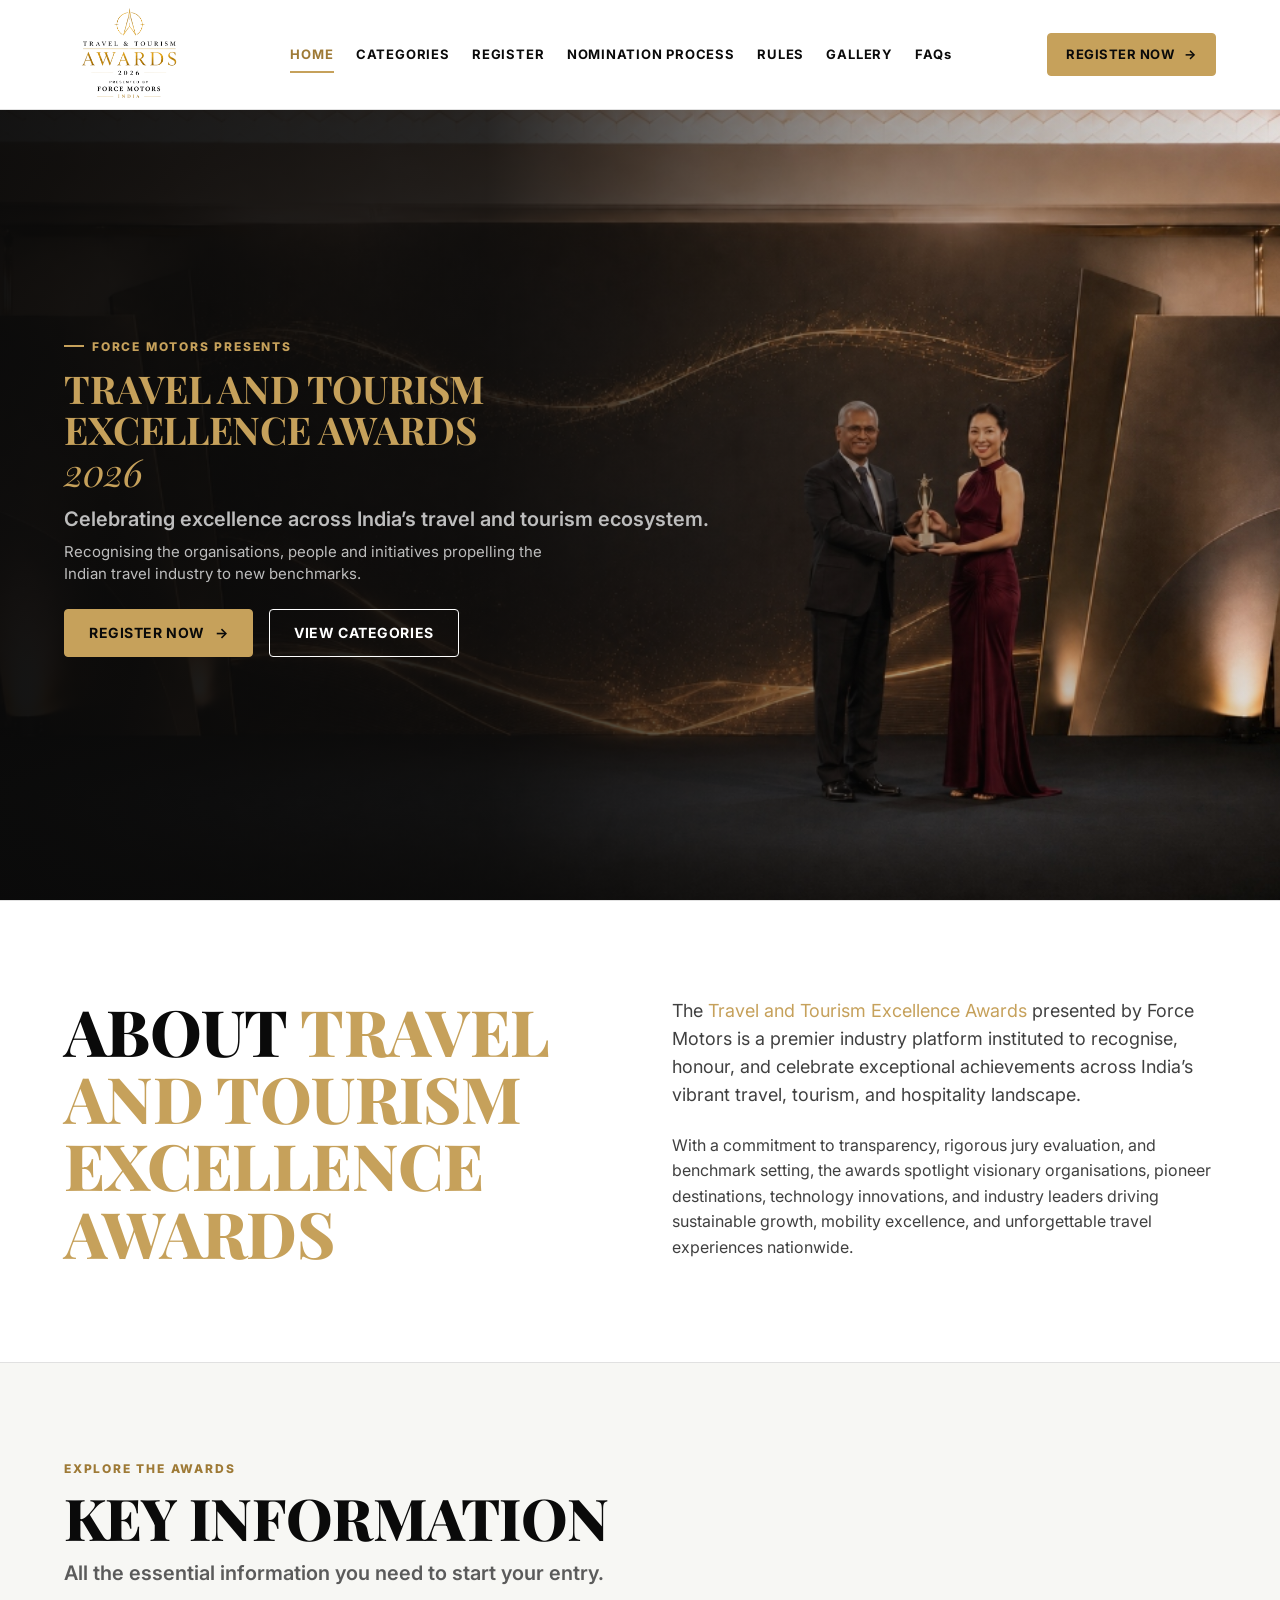
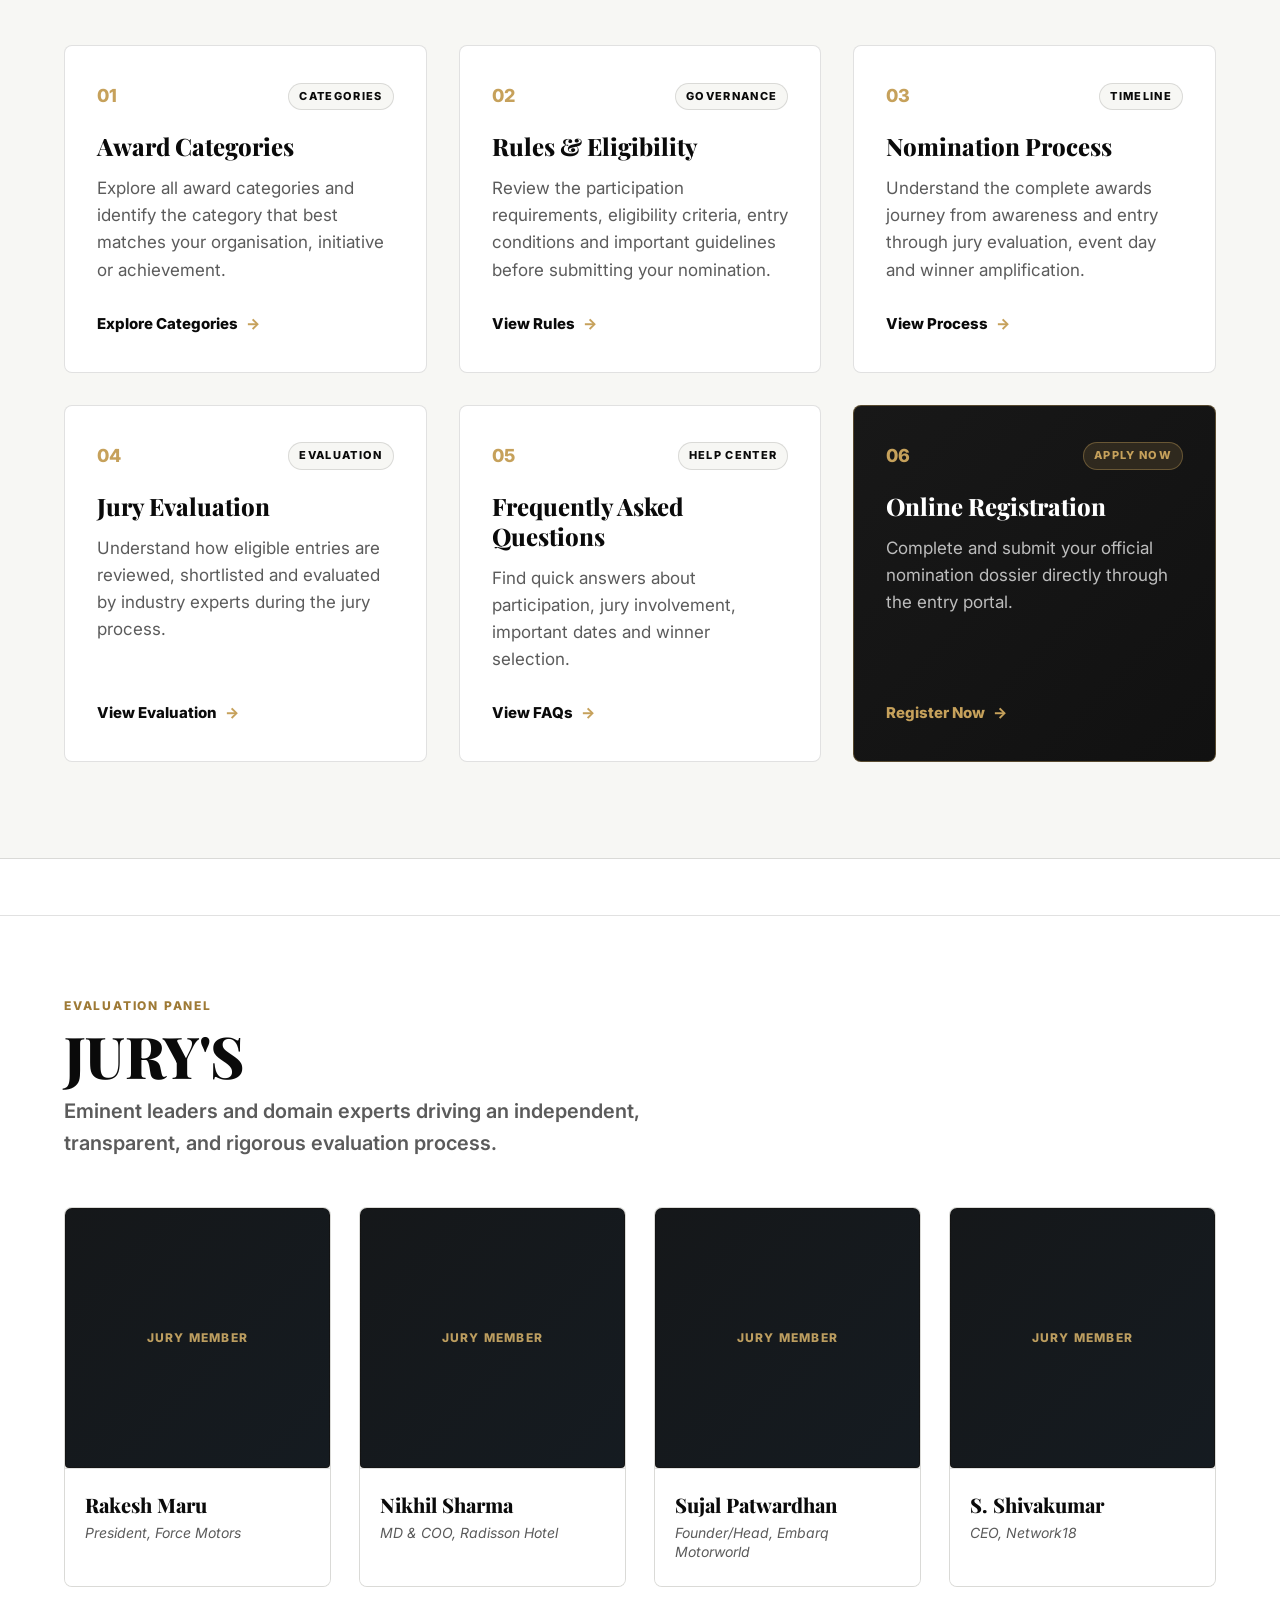
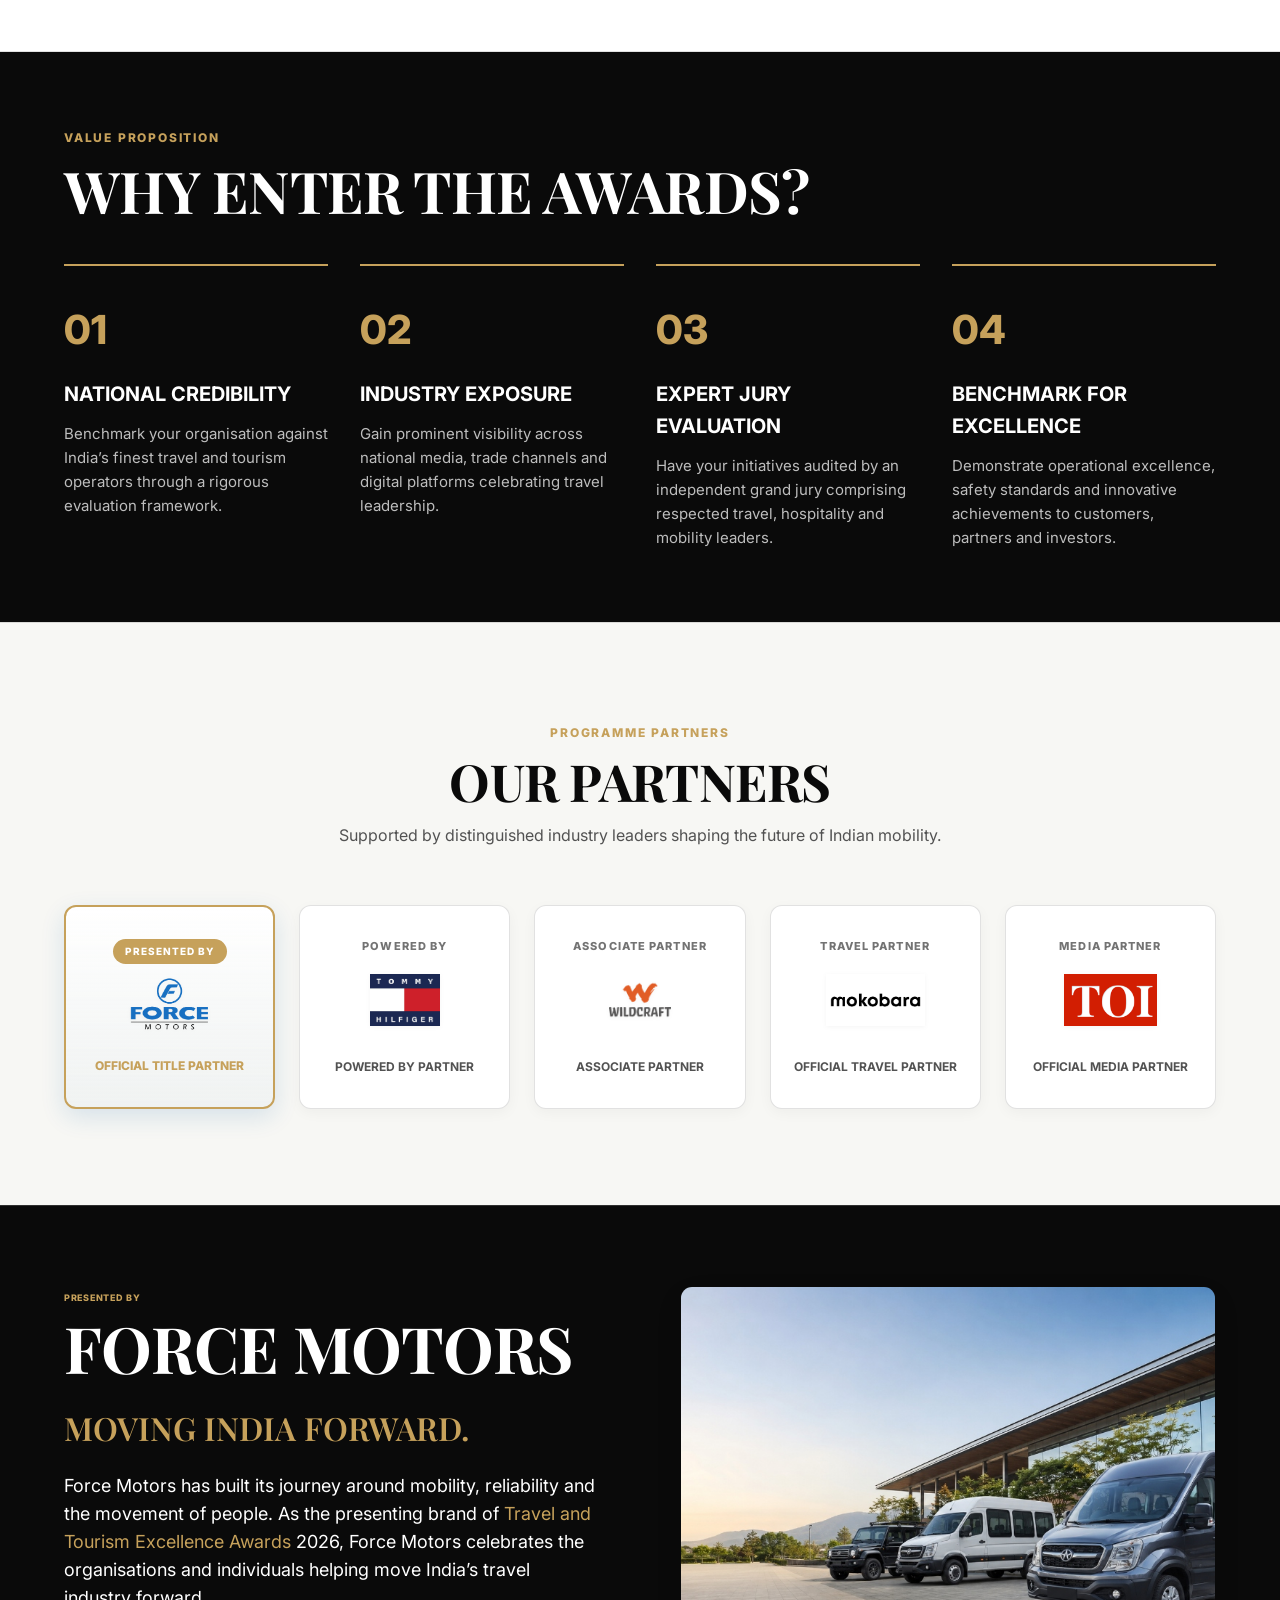
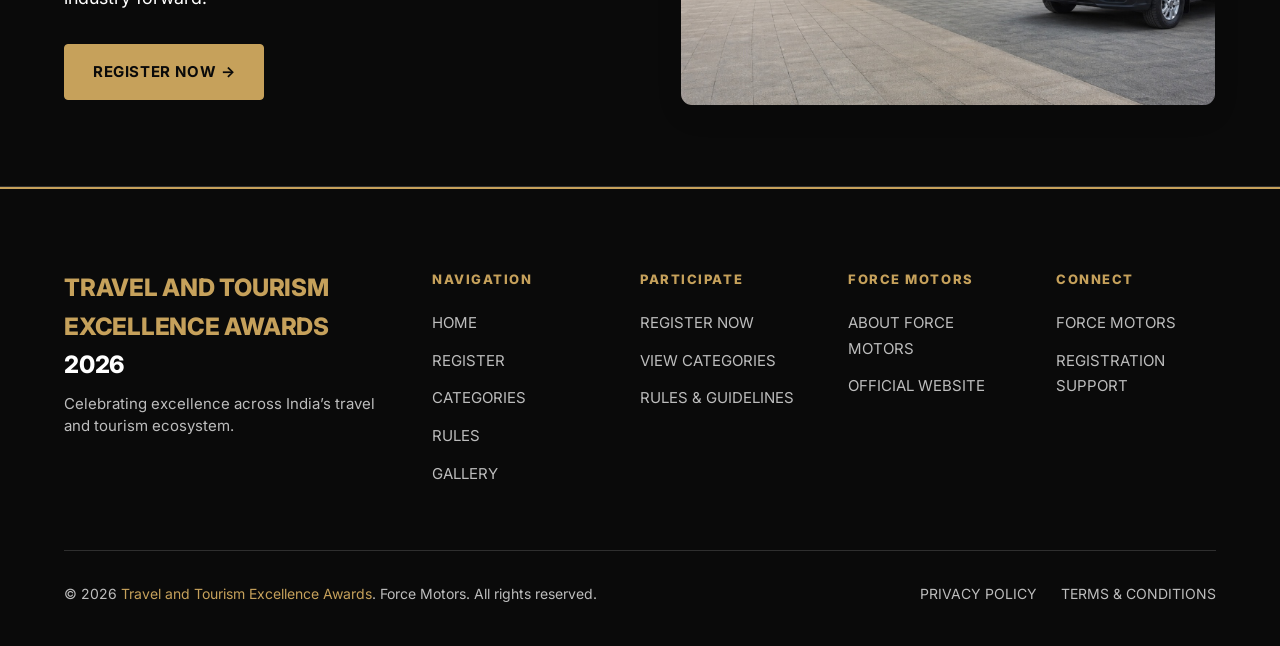
==== commit 07c666bb: "Remove () placeholders across pages and format partners subtext in one line on desktop" ====
--- a/index.html
+++ b/index.html
@@ -347,7 +347,7 @@
             style="color: var(--force-primary); font-weight: 800; letter-spacing: 0.15em;">PROGRAMME PARTNERS</span>
           <h2 style="font-size: clamp(2.25rem, 4vw, 3.25rem); color: var(--force-dark); margin-top: 0.5rem;">OUR
             PARTNERS</h2>
-          <p style="max-width: 600px; margin: 0.75rem auto 0; color: var(--force-gray-600); font-size: 1rem;">
+          <p class="partners-subtext" style="max-width: 800px; width: 100%; margin: 0.75rem auto 0; color: var(--force-gray-600); font-size: 1rem; white-space: nowrap;">
             Supported by distinguished industry leaders shaping the future of Indian mobility.
           </p>
         </div>
@@ -476,26 +476,26 @@
           <div class="footer-col-heading">FORCE MOTORS</div>
           <ul class="footer-links">
             <li><a href="about.html">ABOUT FORCE MOTORS</a></li>
-            <li><a href="https://www.forcemotors.com" target="_blank" rel="noopener">OFFICIAL WEBSITE ()</a></li>
+            <li><a href="https://www.forcemotors.com" target="_blank" rel="noopener">OFFICIAL WEBSITE</a></li>
           </ul>
         </div>
 
         <div>
           <div class="footer-col-heading">CONNECT</div>
           <ul class="footer-links">
-            <li><a href="rules.html">FORCE MOTORS ()</a></li>
-            <li><a href="https://forms.gle/sW1JJXMcxDuPuCFt5" target="_blank" rel="noopener">REGISTRATION SUPPORT ()</a>
+            <li><a href="rules.html">FORCE MOTORS</a></li>
+            <li><a href="https://forms.gle/sW1JJXMcxDuPuCFt5" target="_blank" rel="noopener">REGISTRATION SUPPORT</a>
             </li>
           </ul>
         </div>
       </div>
 
       <div class="footer-bottom">
-        <div>© 2026 <span class="text-gold">Travel and Tourism Excellence Awards</span>. Force Motors. All rights reserved. ()
+        <div>© 2026 <span class="text-gold">Travel and Tourism Excellence Awards</span>. Force Motors. All rights reserved.
         </div>
         <div class="footer-bottom-links">
-          <a href="rules.html">PRIVACY POLICY ()</a>
-          <a href="rules.html">TERMS & CONDITIONS ()</a>
+          <a href="rules.html">PRIVACY POLICY</a>
+          <a href="rules.html">TERMS & CONDITIONS</a>
         </div>
       </div>
     </div>
--- a/css/responsive.css
+++ b/css/responsive.css
@@ -413,6 +413,10 @@
     overflow-x: auto;
     -webkit-overflow-scrolling: touch;
   }
+
+  .partners-subtext {
+    white-space: normal !important;
+  }
 }
 
 /* Small Mobile (<480px) */
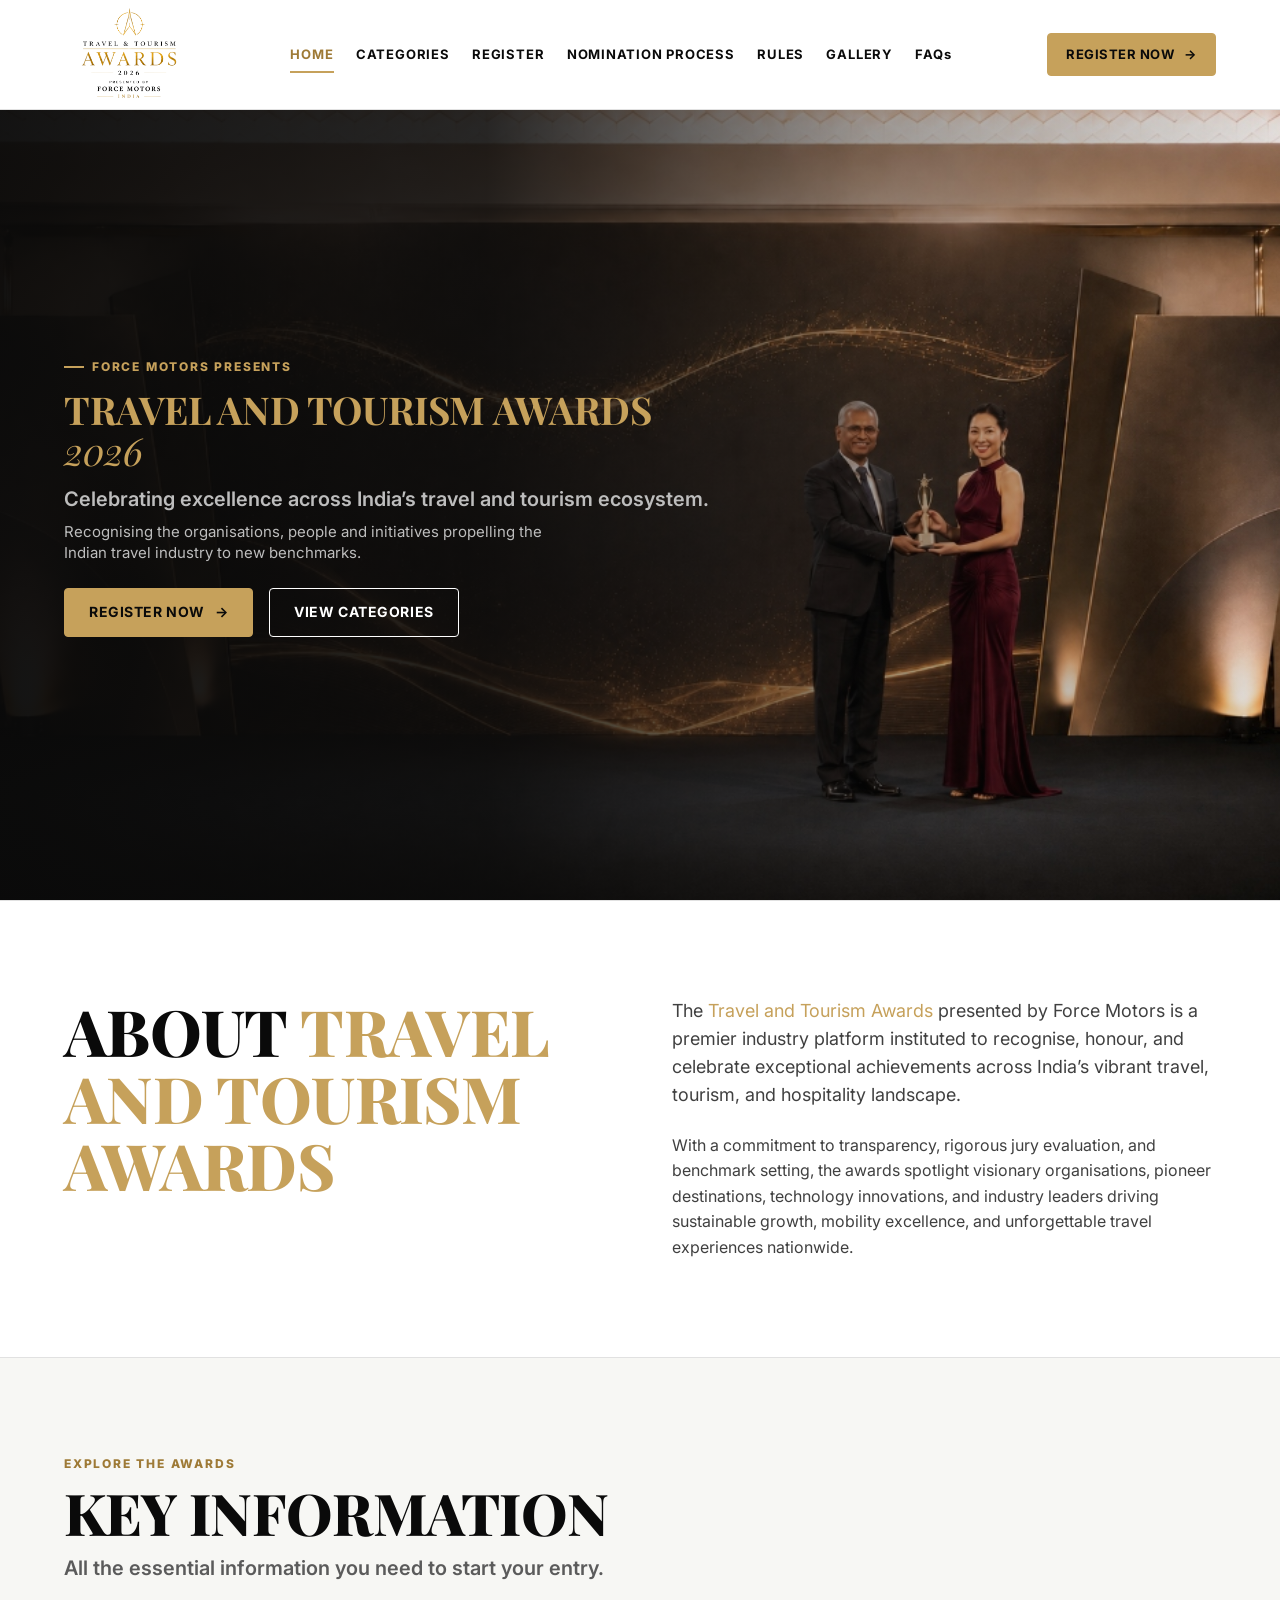
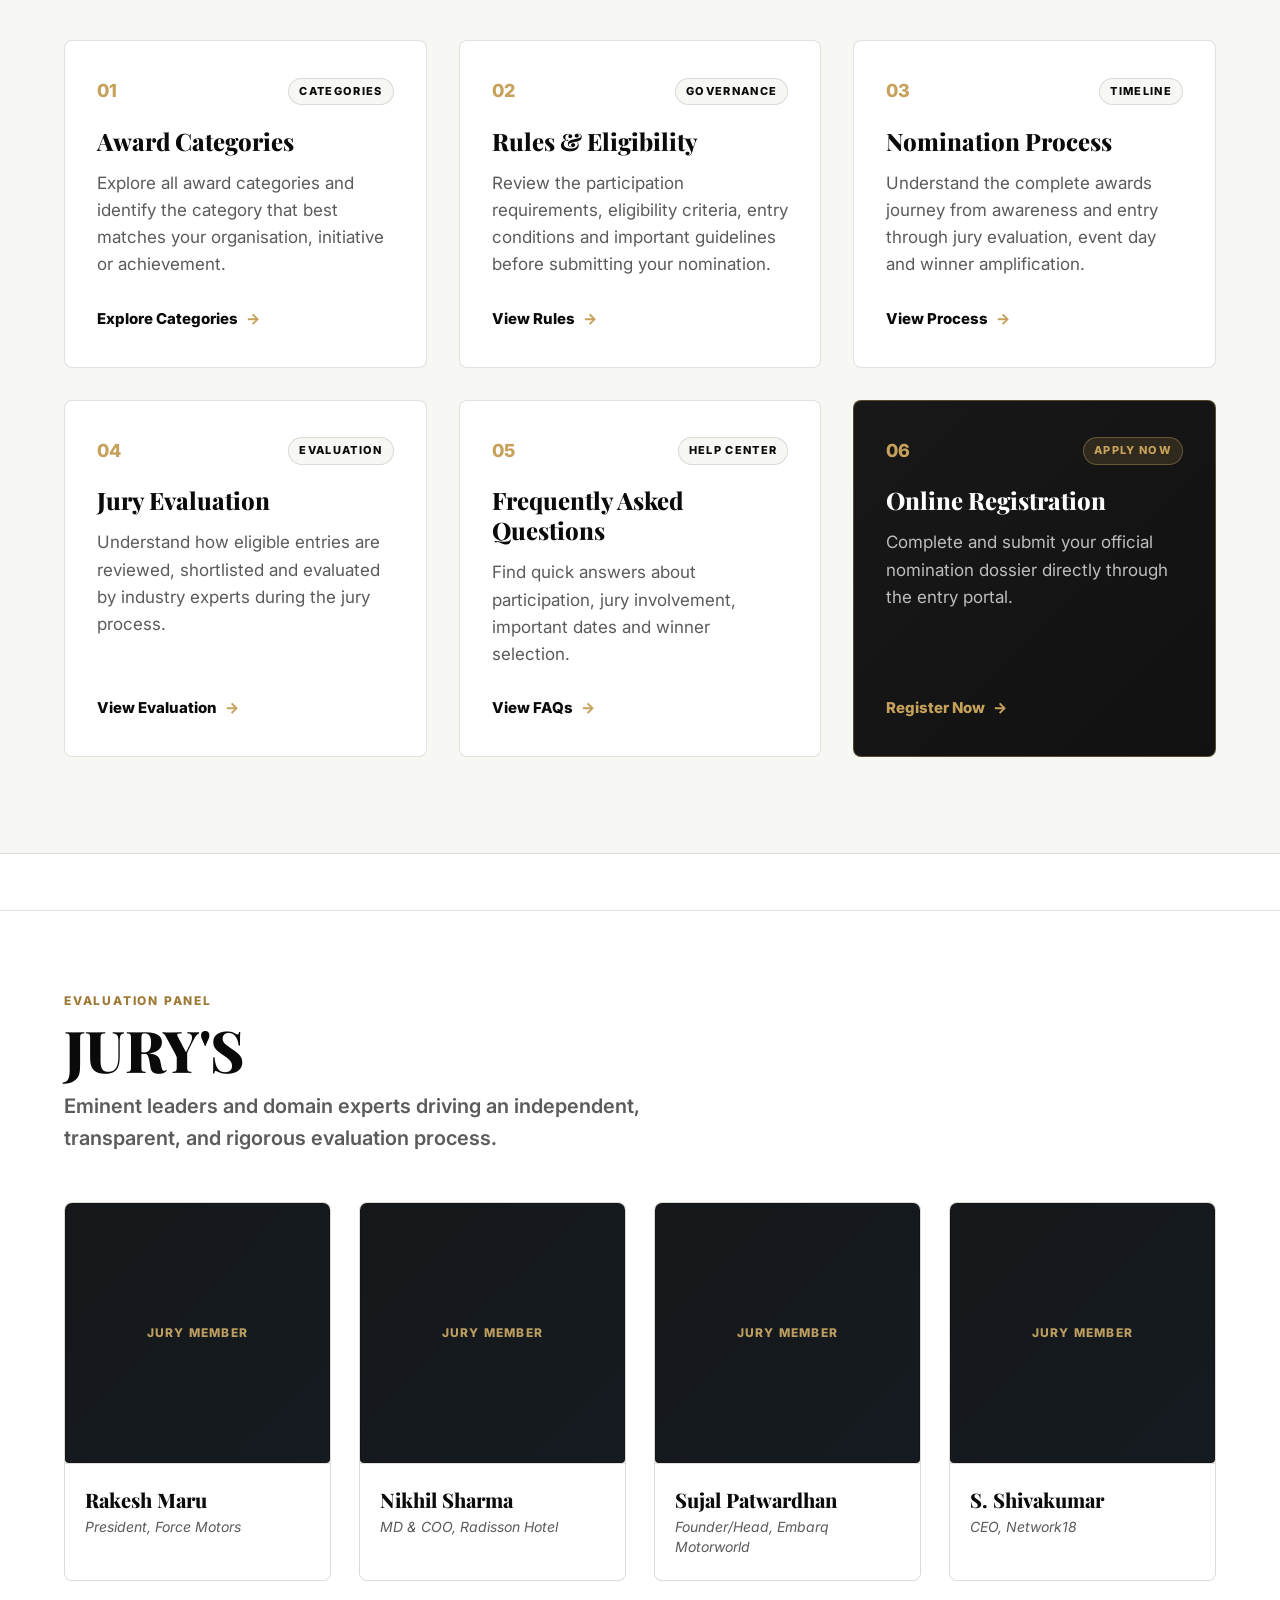
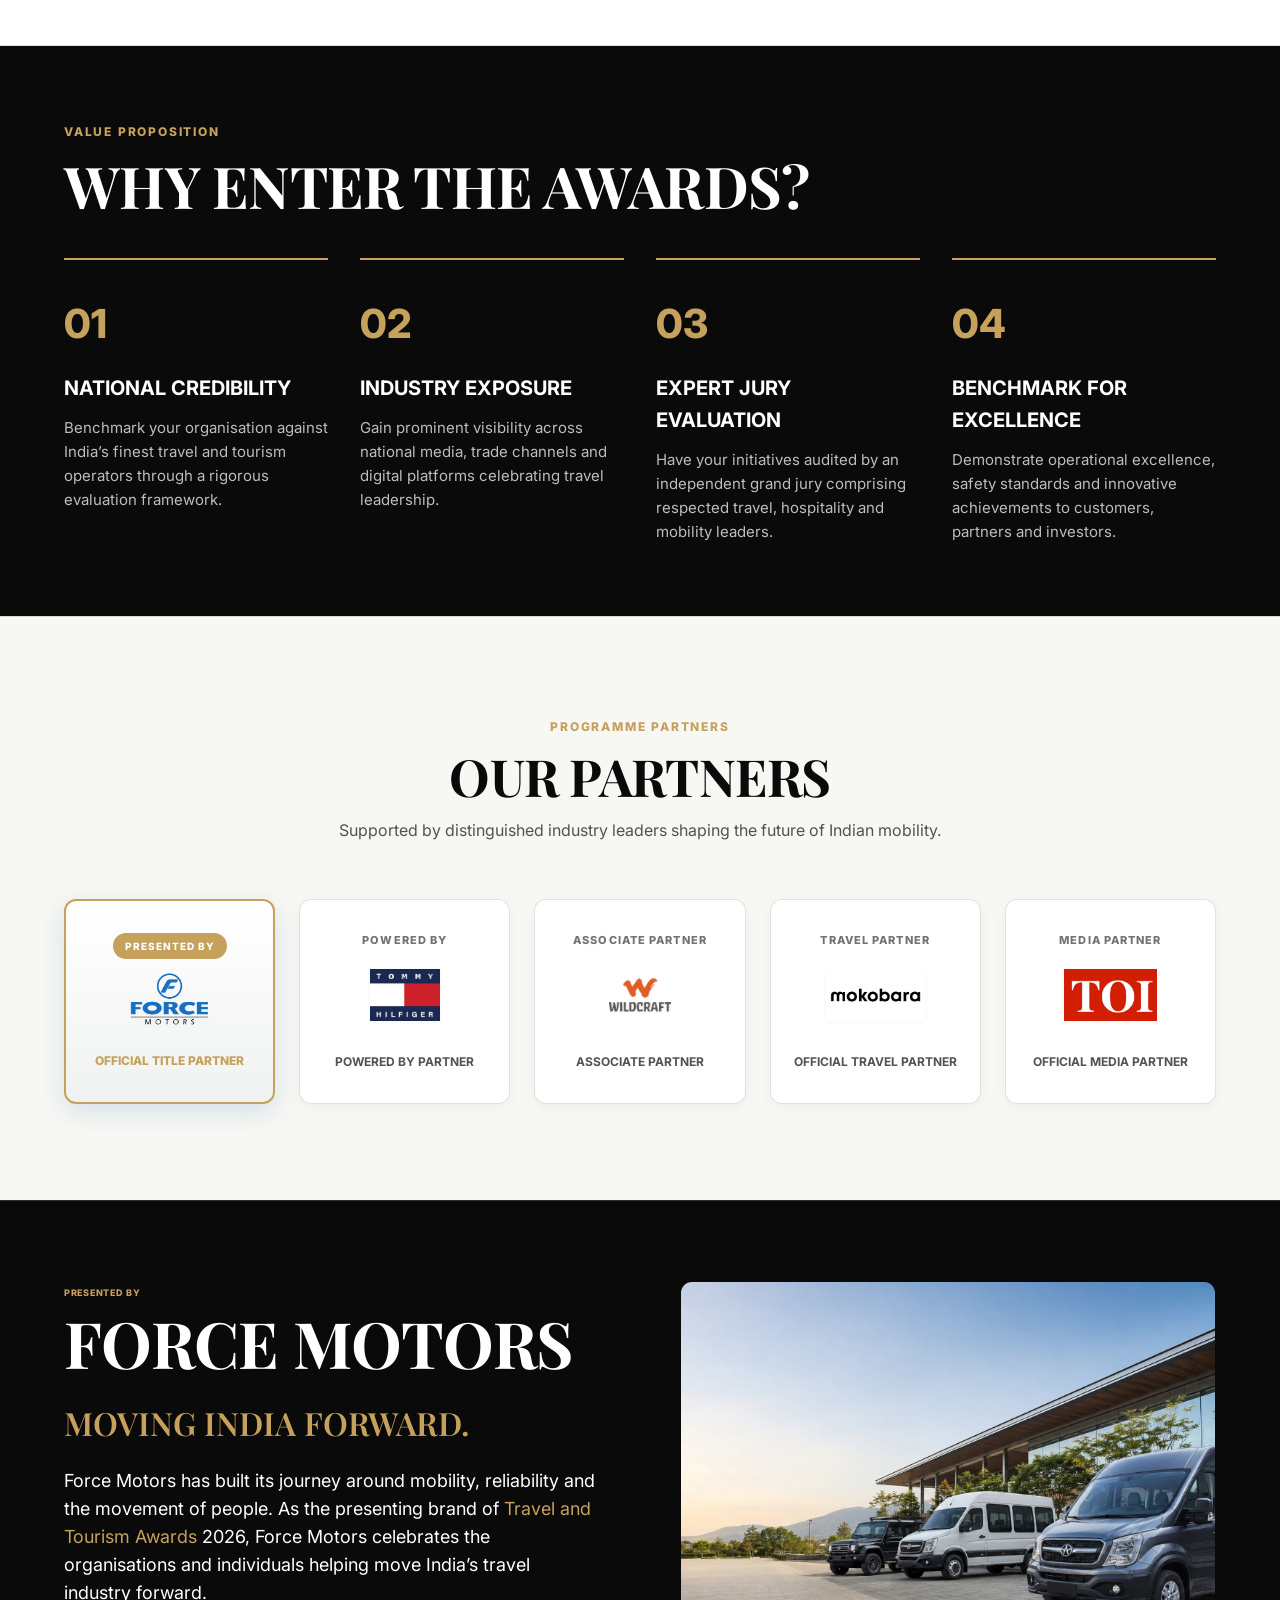
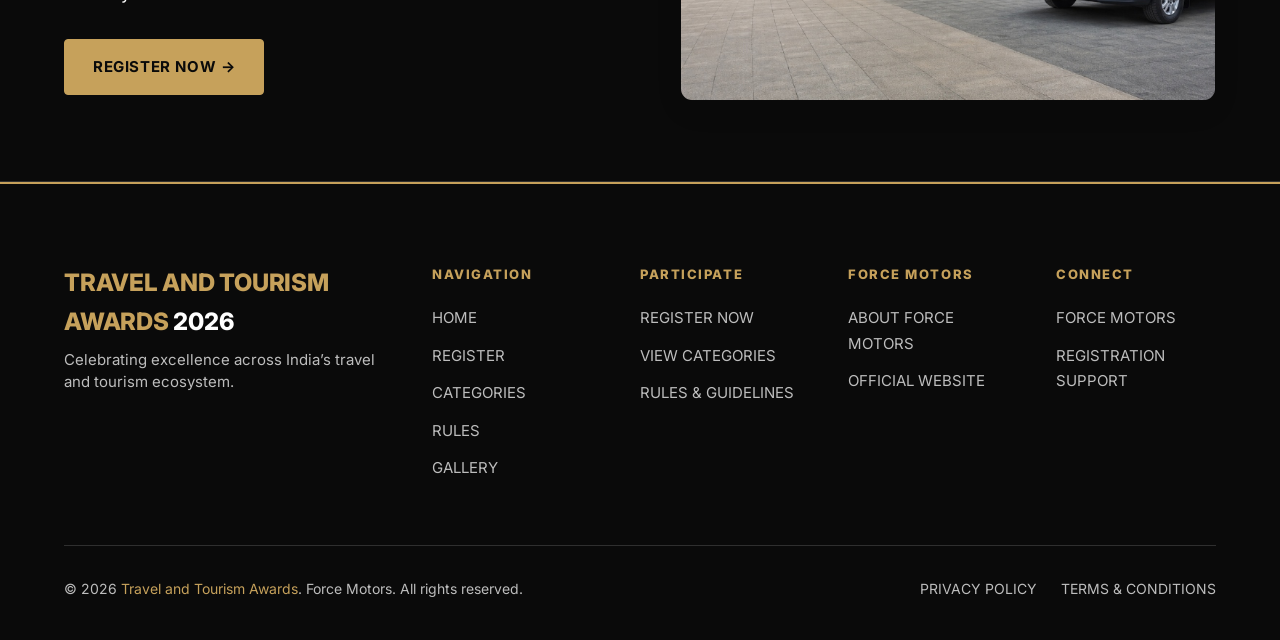
==== commit e9255091: "Update award name from Travel and Tourism Excellence Awards to TRAVEL AND TOURISM AWARDS / Travel an" ====
--- a/index.html
+++ b/index.html
@@ -4,9 +4,9 @@
 <head>
   <meta charset="UTF-8">
   <meta name="viewport" content="width=device-width, initial-scale=1.0">
-  <title>Travel and Tourism Excellence Awards 2026 | Presented by Force Motors</title>
+  <title>Travel and Tourism Awards 2026 | Presented by Force Motors</title>
   <meta name="description"
-    content="Travel and Tourism Excellence Awards 2026 celebrates excellence across India’s travel and tourism ecosystem. Presented by Force Motors - Moving Travel Forward.">
+    content="Travel and Tourism Awards 2026 celebrates excellence across India’s travel and tourism ecosystem. Presented by Force Motors - Moving Travel Forward.">
 
   <link rel="preconnect" href="https://fonts.googleapis.com">
   <link rel="preconnect" href="https://fonts.gstatic.com" crossorigin>
@@ -27,7 +27,7 @@
   <header class="site-header">
     <div class="container header-container">
       <div class="header-brand-group">
-        <a href="index.html" class="site-logo-link" aria-label="Travel and Tourism Excellence Awards Homepage">
+        <a href="index.html" class="site-logo-link" aria-label="Travel and Tourism Awards Homepage">
           <img src="assets/awards_logo.png" alt="Travel & Tourism Awards 2026 - Presented by Force Motors India"
             class="nav-brand-logo">
         </a>
@@ -86,7 +86,7 @@
         <div class="hero-content" style="max-width: 650px;">
           <span class="hero-label">FORCE MOTORS PRESENTS</span>
           <h1 class="hero-title">
-            <span class="text-gold">TRAVEL AND TOURISM EXCELLENCE AWARDS</span><br>
+            <span class="text-gold">TRAVEL AND TOURISM AWARDS</span><br>
             <span class="h1-serif">2026</span>
           </h1>
           <p class="hero-subtitle">Celebrating excellence across India’s travel and tourism ecosystem.</p>
@@ -107,18 +107,18 @@
 
 
 
-    <!-- SECTION 02 — ABOUT <span class="text-gold">TRAVEL AND TOURISM EXCELLENCE AWARDS</span> -->
+    <!-- SECTION 02 — ABOUT <span class="text-gold">TRAVEL AND TOURISM AWARDS</span> -->
     <section class="award-intro-section">
       <div class="container">
         <div class="intro-editorial-grid">
           <div>
             <h2 class="editorial-headline" style="text-transform: uppercase;">
-              ABOUT <span class="text-gold">TRAVEL AND TOURISM EXCELLENCE AWARDS</span>
+              ABOUT <span class="text-gold">TRAVEL AND TOURISM AWARDS</span>
             </h2>
           </div>
           <div class="editorial-body">
             <p class="body-large">
-              The <span class="text-gold">Travel and Tourism Excellence Awards</span> presented by Force Motors is a premier
+              The <span class="text-gold">Travel and Tourism Awards</span> presented by Force Motors is a premier
               industry platform instituted to recognise, honour, and celebrate exceptional achievements across India’s
               vibrant travel, tourism, and hospitality landscape.
             </p>
@@ -425,7 +425,7 @@
             <h3 style="color: var(--gold); margin-bottom: 1.5rem;">MOVING INDIA FORWARD.</h3>
             <p class="body-large" style="margin-bottom: 2rem; color: var(--white);">
               Force Motors has built its journey around mobility, reliability and the movement of people. As the
-              presenting brand of <span class="text-gold">Travel and Tourism Excellence Awards</span> 2026, Force Motors celebrates
+              presenting brand of <span class="text-gold">Travel and Tourism Awards</span> 2026, Force Motors celebrates
               the organisations and individuals helping
               move India’s travel industry forward.
             </p>
@@ -448,7 +448,7 @@
     <div class="container">
       <div class="footer-grid">
         <div class="footer-brand-col">
-          <div class="footer-logo-title"><span class="text-gold">TRAVEL AND TOURISM EXCELLENCE AWARDS</span> 2026</div>
+          <div class="footer-logo-title"><span class="text-gold">TRAVEL AND TOURISM AWARDS</span> 2026</div>
           <p class="footer-tagline">Celebrating excellence across India’s travel and tourism ecosystem.</p>
         </div>
 
@@ -491,7 +491,7 @@
       </div>
 
       <div class="footer-bottom">
-        <div>© 2026 <span class="text-gold">Travel and Tourism Excellence Awards</span>. Force Motors. All rights reserved.
+        <div>© 2026 <span class="text-gold">Travel and Tourism Awards</span>. Force Motors. All rights reserved.
         </div>
         <div class="footer-bottom-links">
           <a href="rules.html">PRIVACY POLICY</a>
--- a/css/variables.css
+++ b/css/variables.css
@@ -1,5 +1,5 @@
 /* ==========================================================================
-   TRAVEL AND TOURISM EXCELLENCE AWARDS × FORCE MOTORS - BRAND VARIABLES & SYSTEM TOKENS
+   TRAVEL AND TOURISM AWARDS × FORCE MOTORS - BRAND VARIABLES & SYSTEM TOKENS
    Centralized Color System: Black × White × Gold
    ========================================================================== */
 
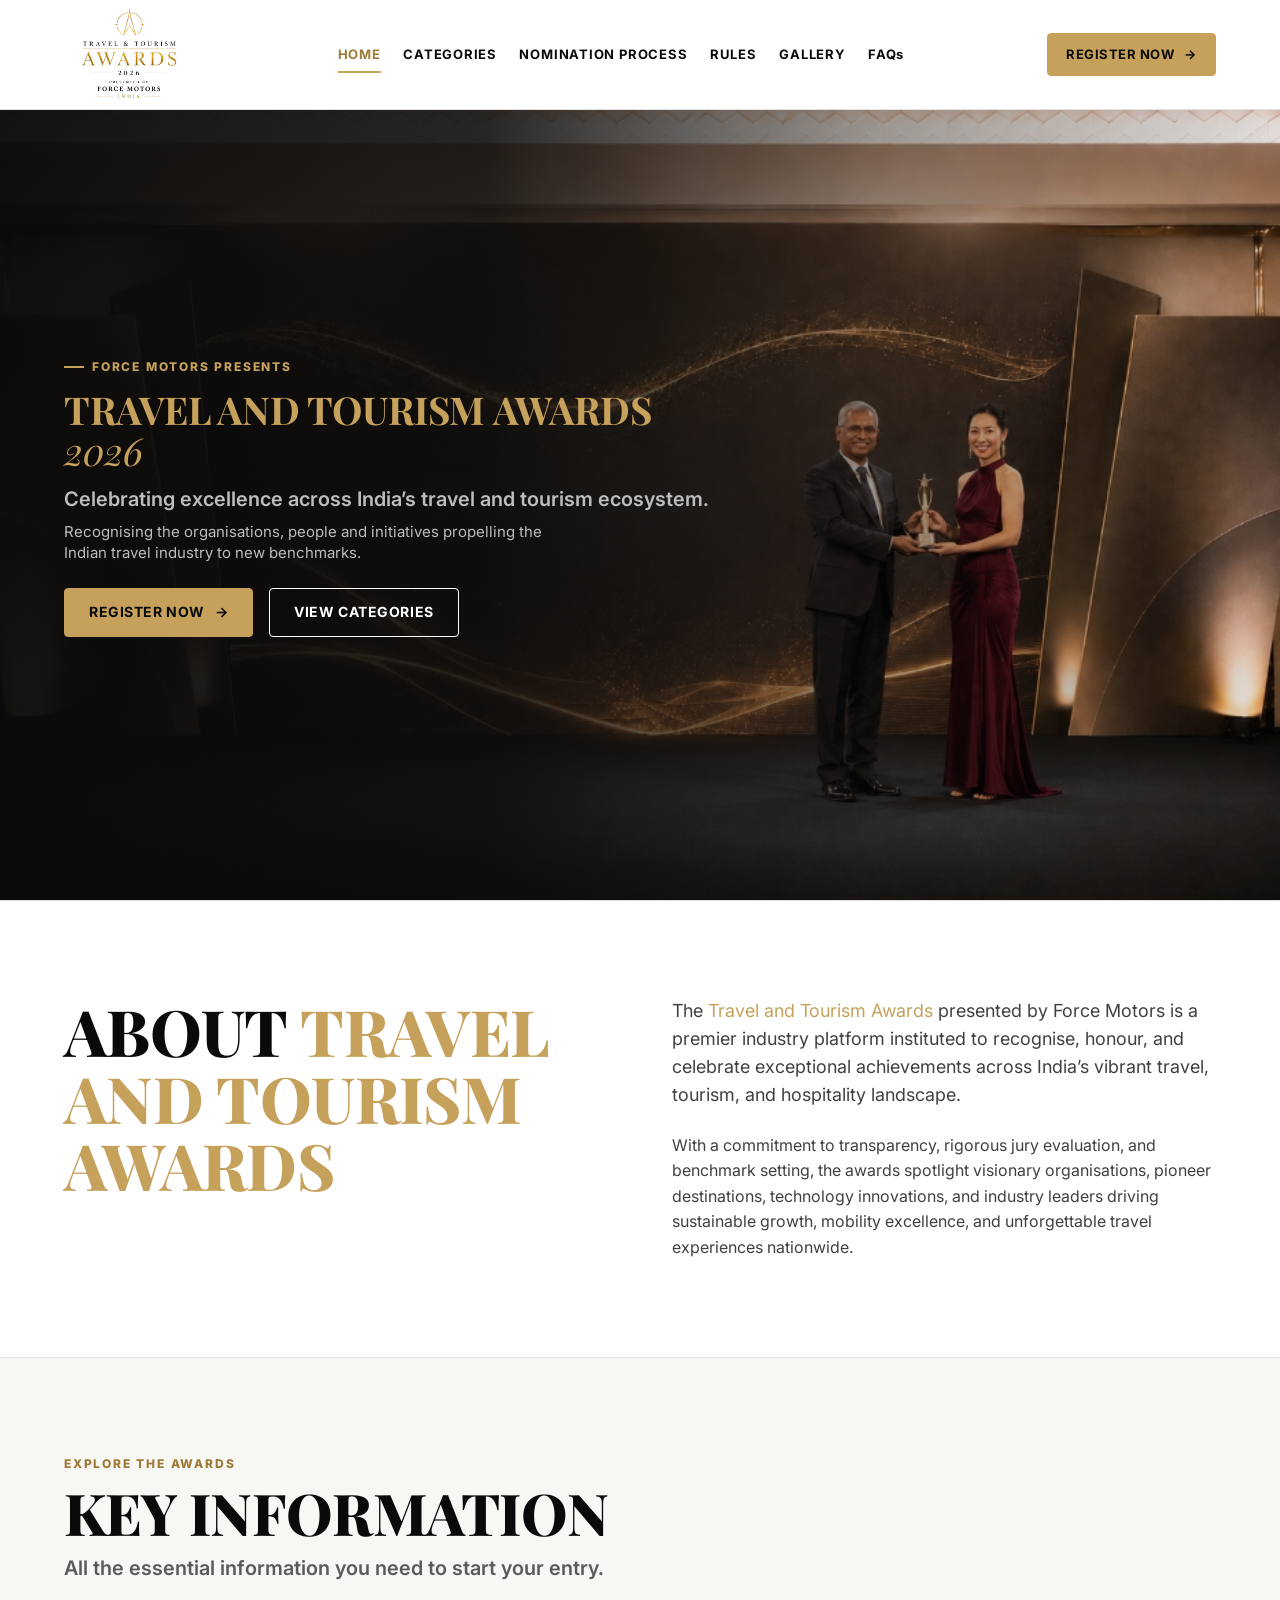
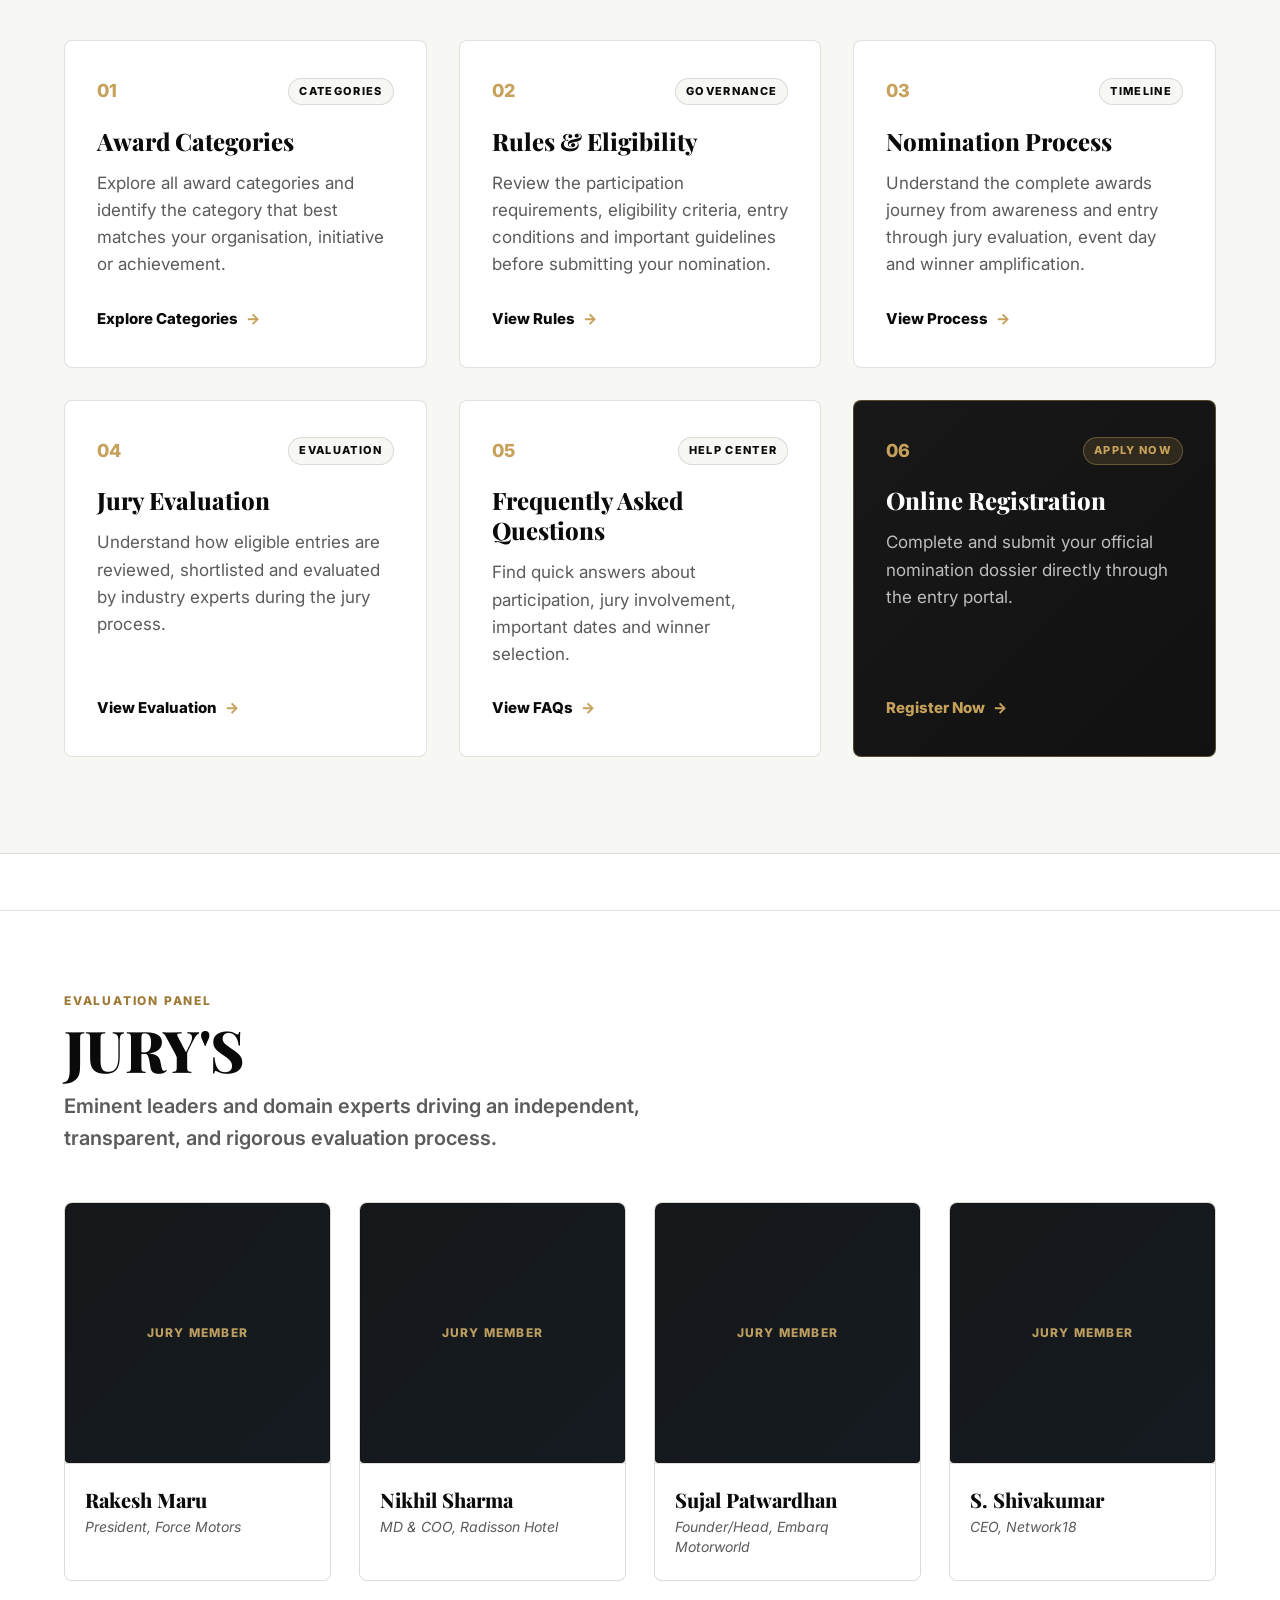
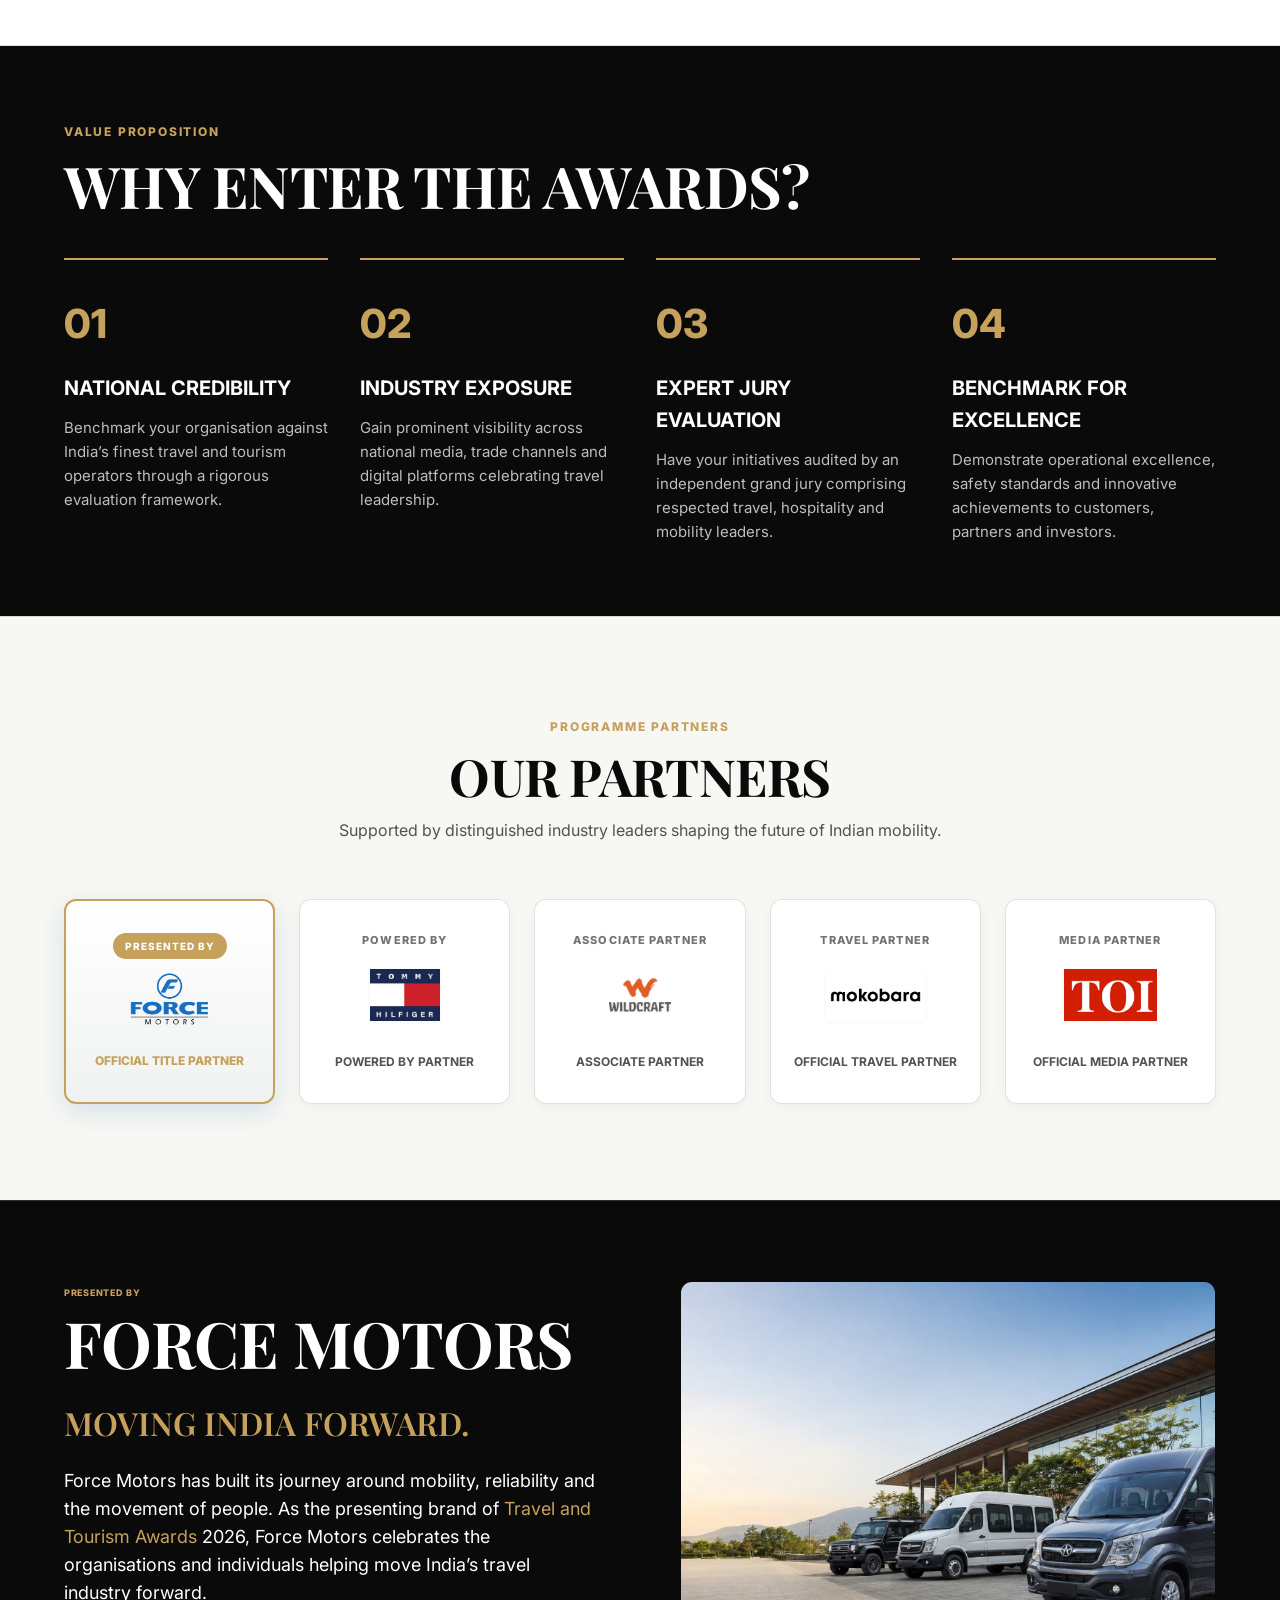
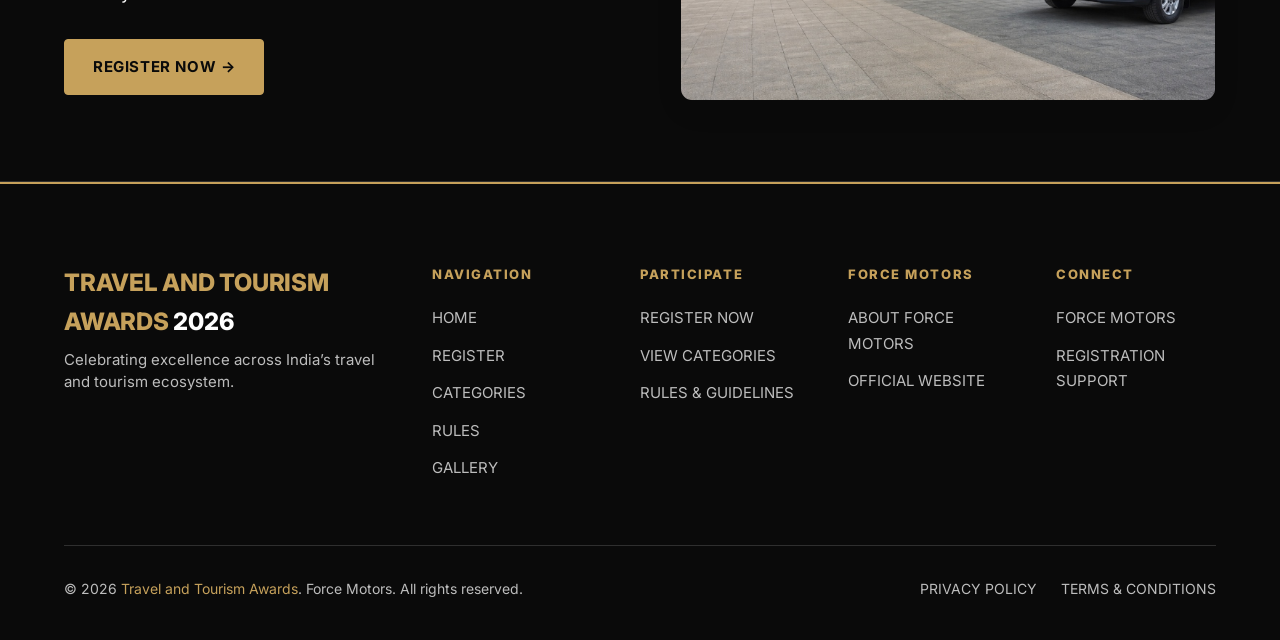
==== commit 8f2c3870: "Remove REGISTER nav link from desktop and mobile navigation across all pages" ====
--- a/index.html
+++ b/index.html
@@ -36,7 +36,6 @@
       <nav class="main-nav" aria-label="Primary Navigation">
         <a href="index.html" class="nav-link active">HOME</a>
         <a href="categories.html" class="nav-link">CATEGORIES</a>
-        <a href="https://forms.gle/sW1JJXMcxDuPuCFt5" target="_blank" rel="noopener" class="nav-link">REGISTER</a>
         <a href="nomination-process.html" class="nav-link">NOMINATION PROCESS</a>
         <a href="rules.html" class="nav-link">RULES</a>
         <a href="gallery.html" class="nav-link">GALLERY</a>
@@ -61,7 +60,6 @@
     <div class="mobile-nav-links">
       <a href="index.html" class="mobile-nav-link active">HOME</a>
       <a href="categories.html" class="mobile-nav-link">CATEGORIES</a>
-      <a href="https://forms.gle/sW1JJXMcxDuPuCFt5" target="_blank" rel="noopener" class="mobile-nav-link">REGISTER</a>
       <a href="nomination-process.html" class="mobile-nav-link">NOMINATION PROCESS</a>
       <a href="rules.html" class="mobile-nav-link">RULES</a>
       <a href="gallery.html" class="mobile-nav-link">GALLERY</a>
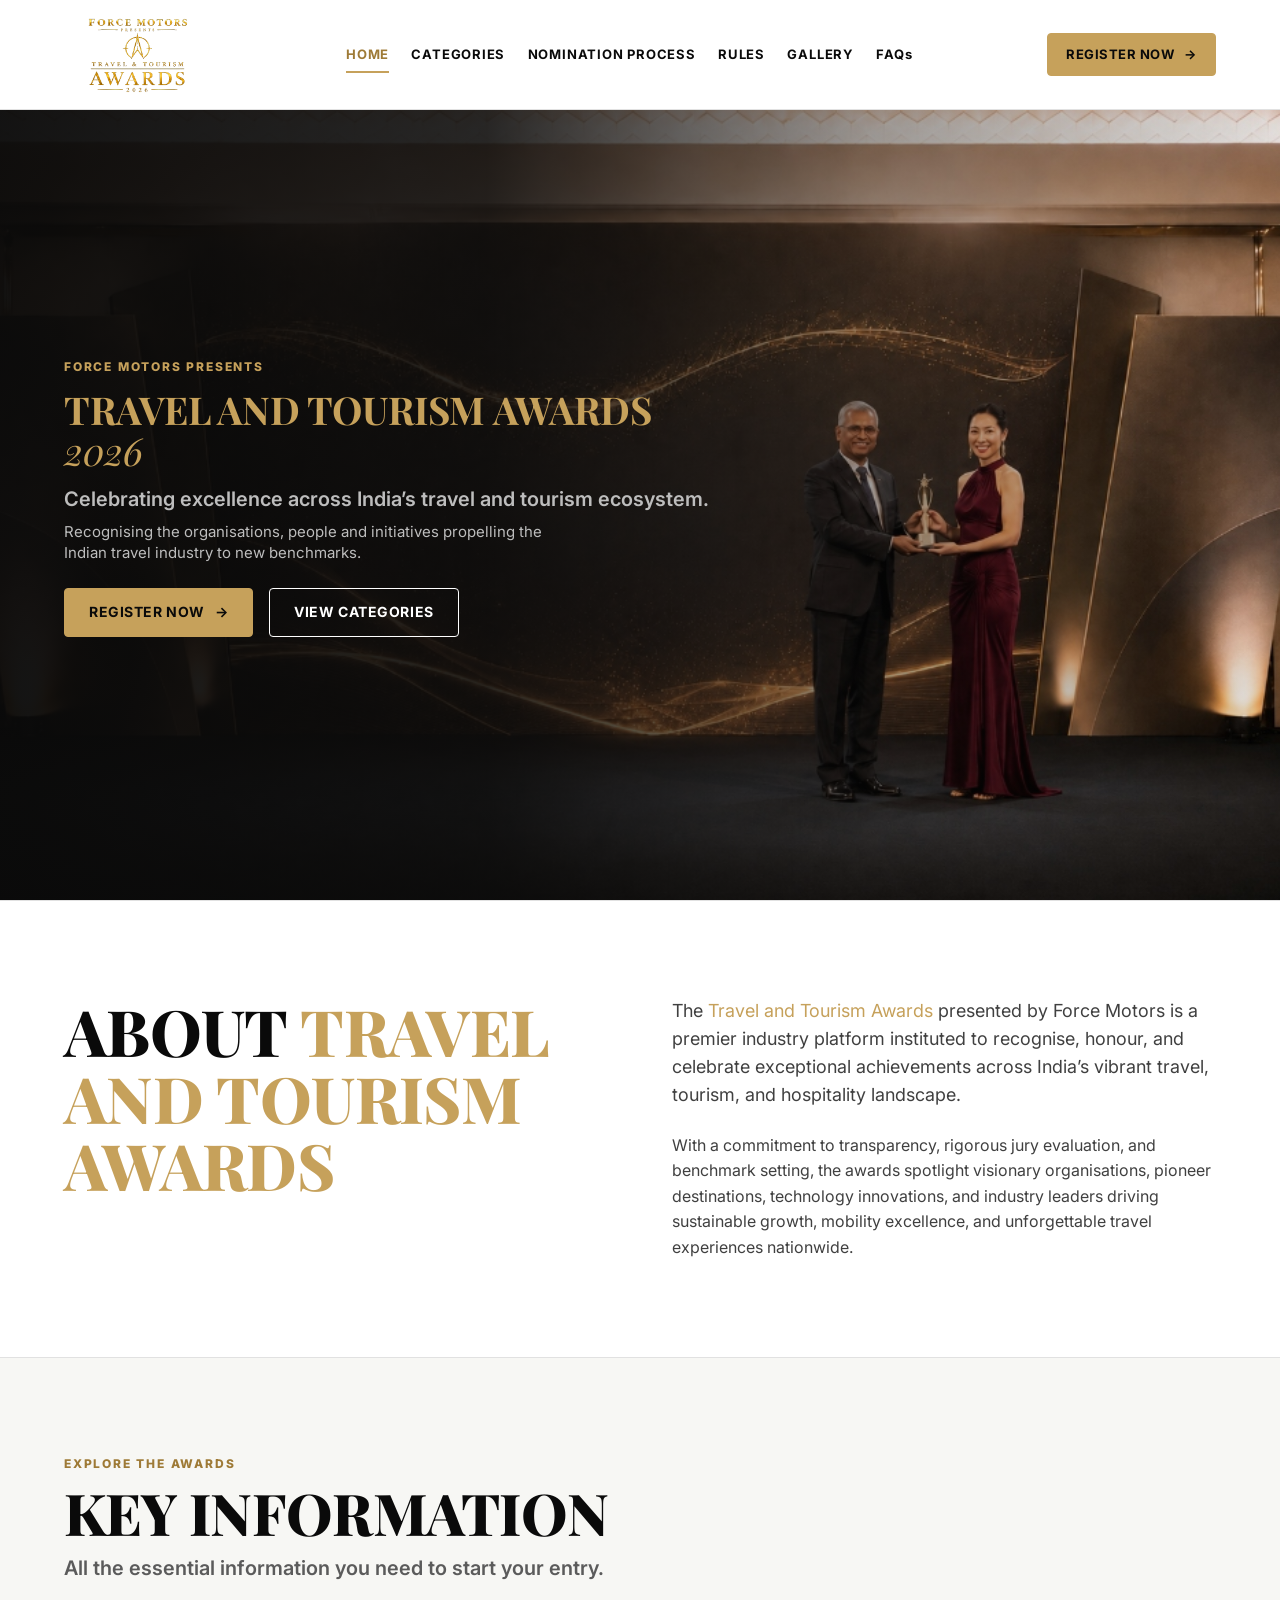
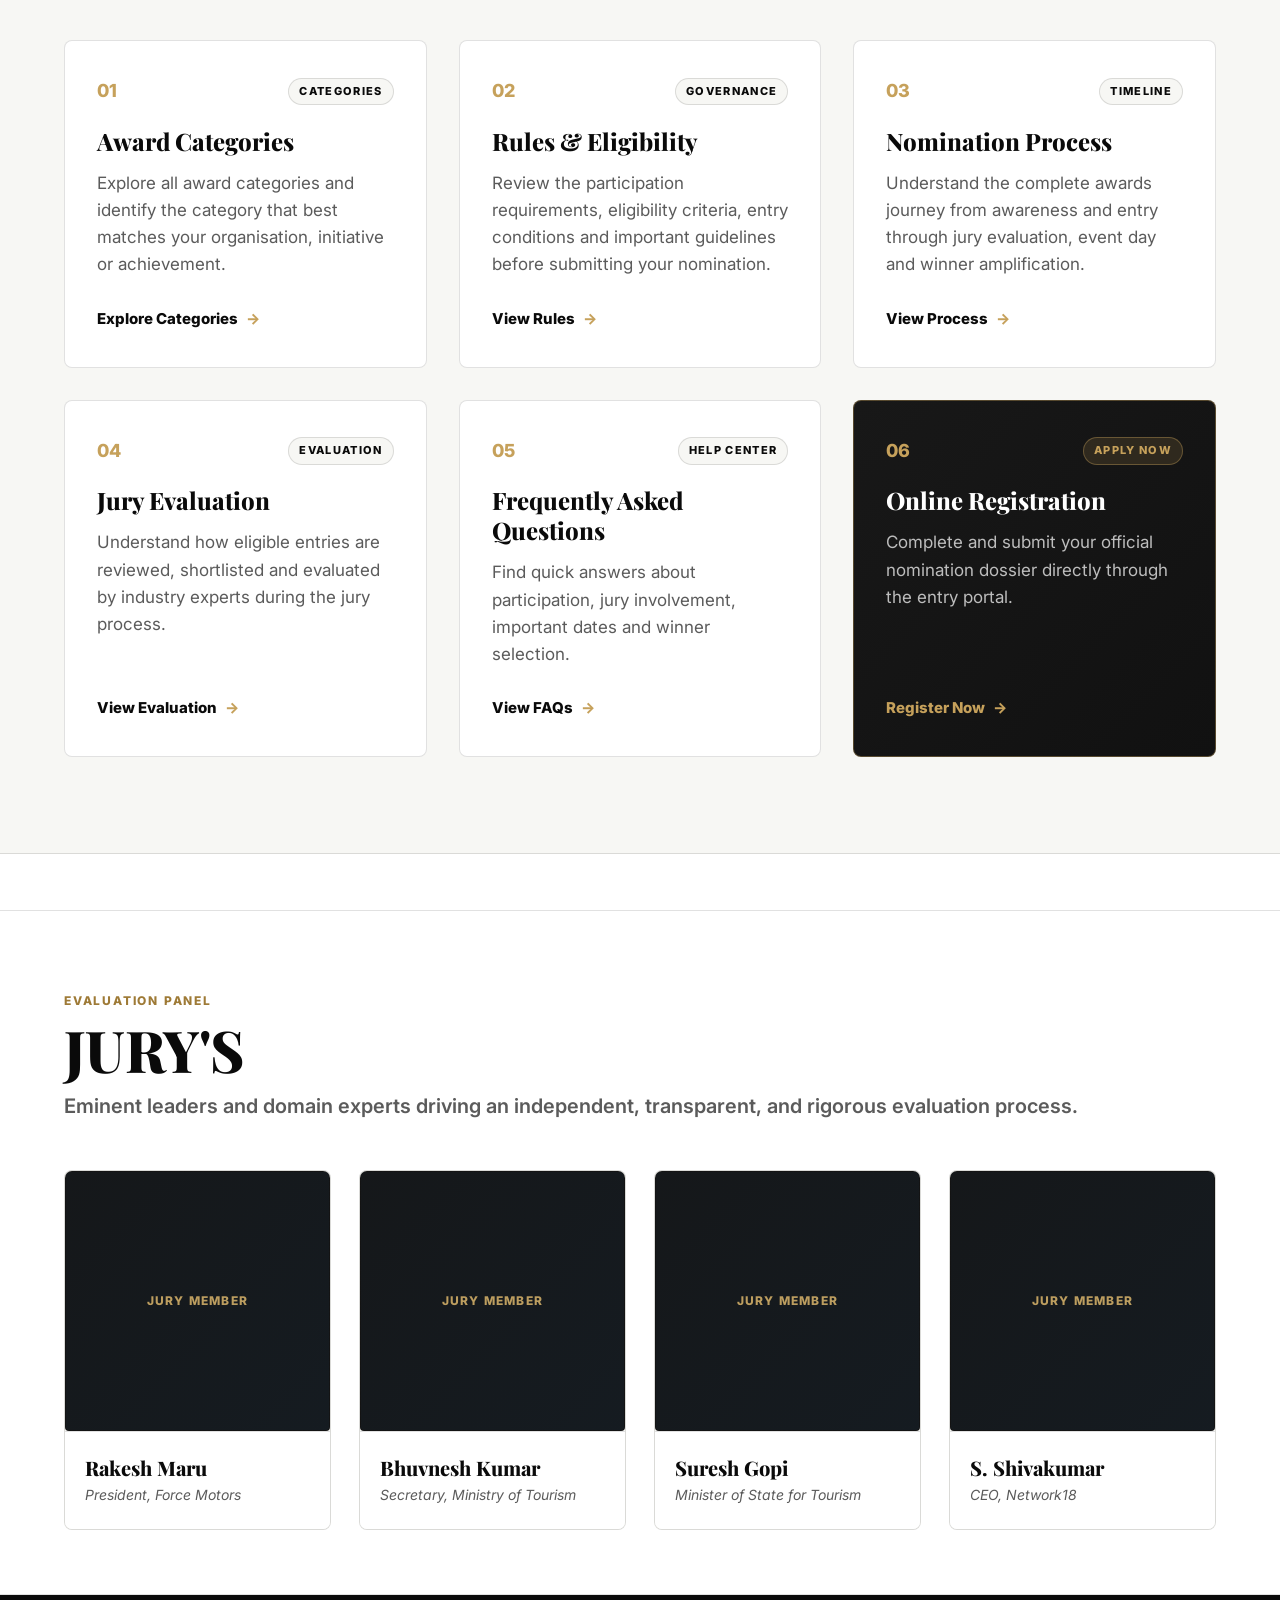
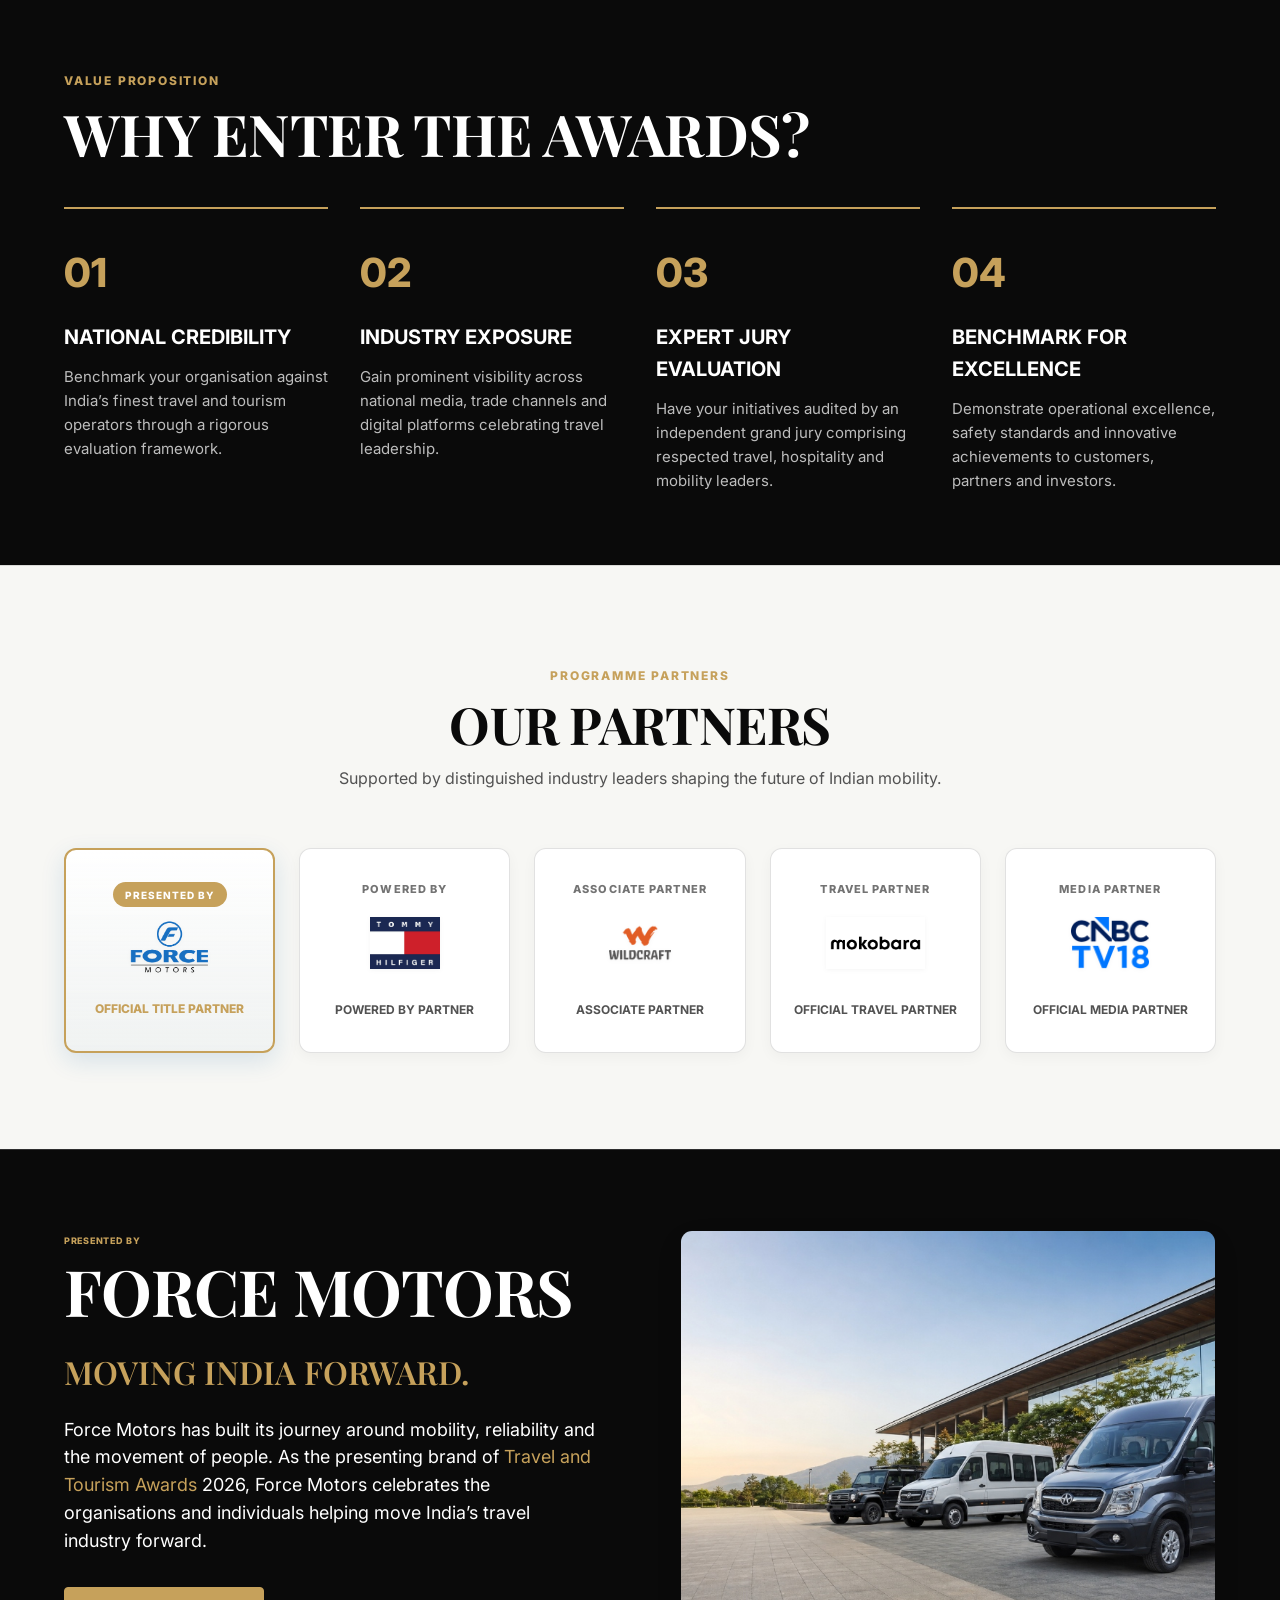
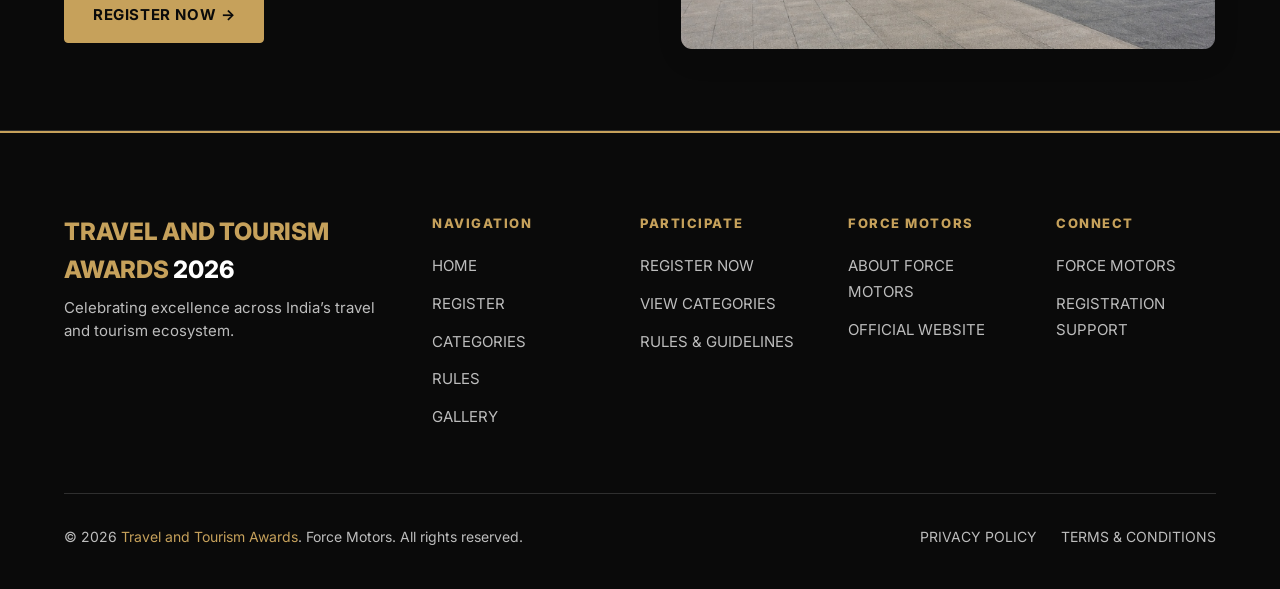
==== commit 0a78be4a: "Update jury members, evaluation subtitle layout, and media partner logo" ====
--- a/index.html
+++ b/index.html
@@ -232,7 +232,7 @@
             JURY'S
           </h2>
           <p
-            style="font-size: 1.25rem; font-weight: 600; color: var(--text-secondary); margin-top: 0.5rem; max-width: 650px;">
+            style="font-size: 1.25rem; font-weight: 600; color: var(--text-secondary); margin-top: 0.5rem; max-width: 100%;">
             Eminent leaders and domain experts driving an independent, transparent, and rigorous evaluation process.
           </p>
         </div>
@@ -263,8 +263,8 @@
                 MEMBER</span>
             </div>
             <div class="home-jury-info">
-              <h3 class="home-jury-name">Nikhil Sharma</h3>
-              <p class="home-jury-role" style="font-style: italic;">MD & COO, Radisson Hotel</p>
+              <h3 class="home-jury-name">Bhuvnesh Kumar</h3>
+              <p class="home-jury-role" style="font-style: italic;">Secretary, Ministry of Tourism</p>
             </div>
           </div>
 
@@ -275,8 +275,8 @@
                 MEMBER</span>
             </div>
             <div class="home-jury-info">
-              <h3 class="home-jury-name">Sujal Patwardhan</h3>
-              <p class="home-jury-role" style="font-style: italic;">Founder/Head, Embarq Motorworld</p>
+              <h3 class="home-jury-name">Suresh Gopi</h3>
+              <p class="home-jury-role" style="font-style: italic;">Minister of State for Tourism</p>
             </div>
           </div>
 
@@ -402,7 +402,7 @@
           <div class="partner-card">
             <span class="partner-role-badge">MEDIA PARTNER</span>
             <div class="partner-logo-box">
-              <img src="assets/MEDIA PARTNER.avif" alt="Media Partner" class="partner-logo-img"
+              <img src="assets/MEDIA PARTNER.webp" alt="Media Partner" class="partner-logo-img"
                 style="max-height: 52px;">
             </div>
             <span class="partner-tagline">OFFICIAL MEDIA PARTNER</span>
--- a/css/pages.css
+++ b/css/pages.css
@@ -69,16 +69,7 @@
   text-transform: uppercase;
   color: var(--gold);
   margin-bottom: 0.75rem;
-  display: flex;
-  align-items: center;
-  gap: 0.5rem;
-}
-
-.hero-label::before {
-  content: '';
-  width: 20px;
-  height: 2px;
-  background-color: var(--gold);
+  display: block;
 }
 
 .hero-title {
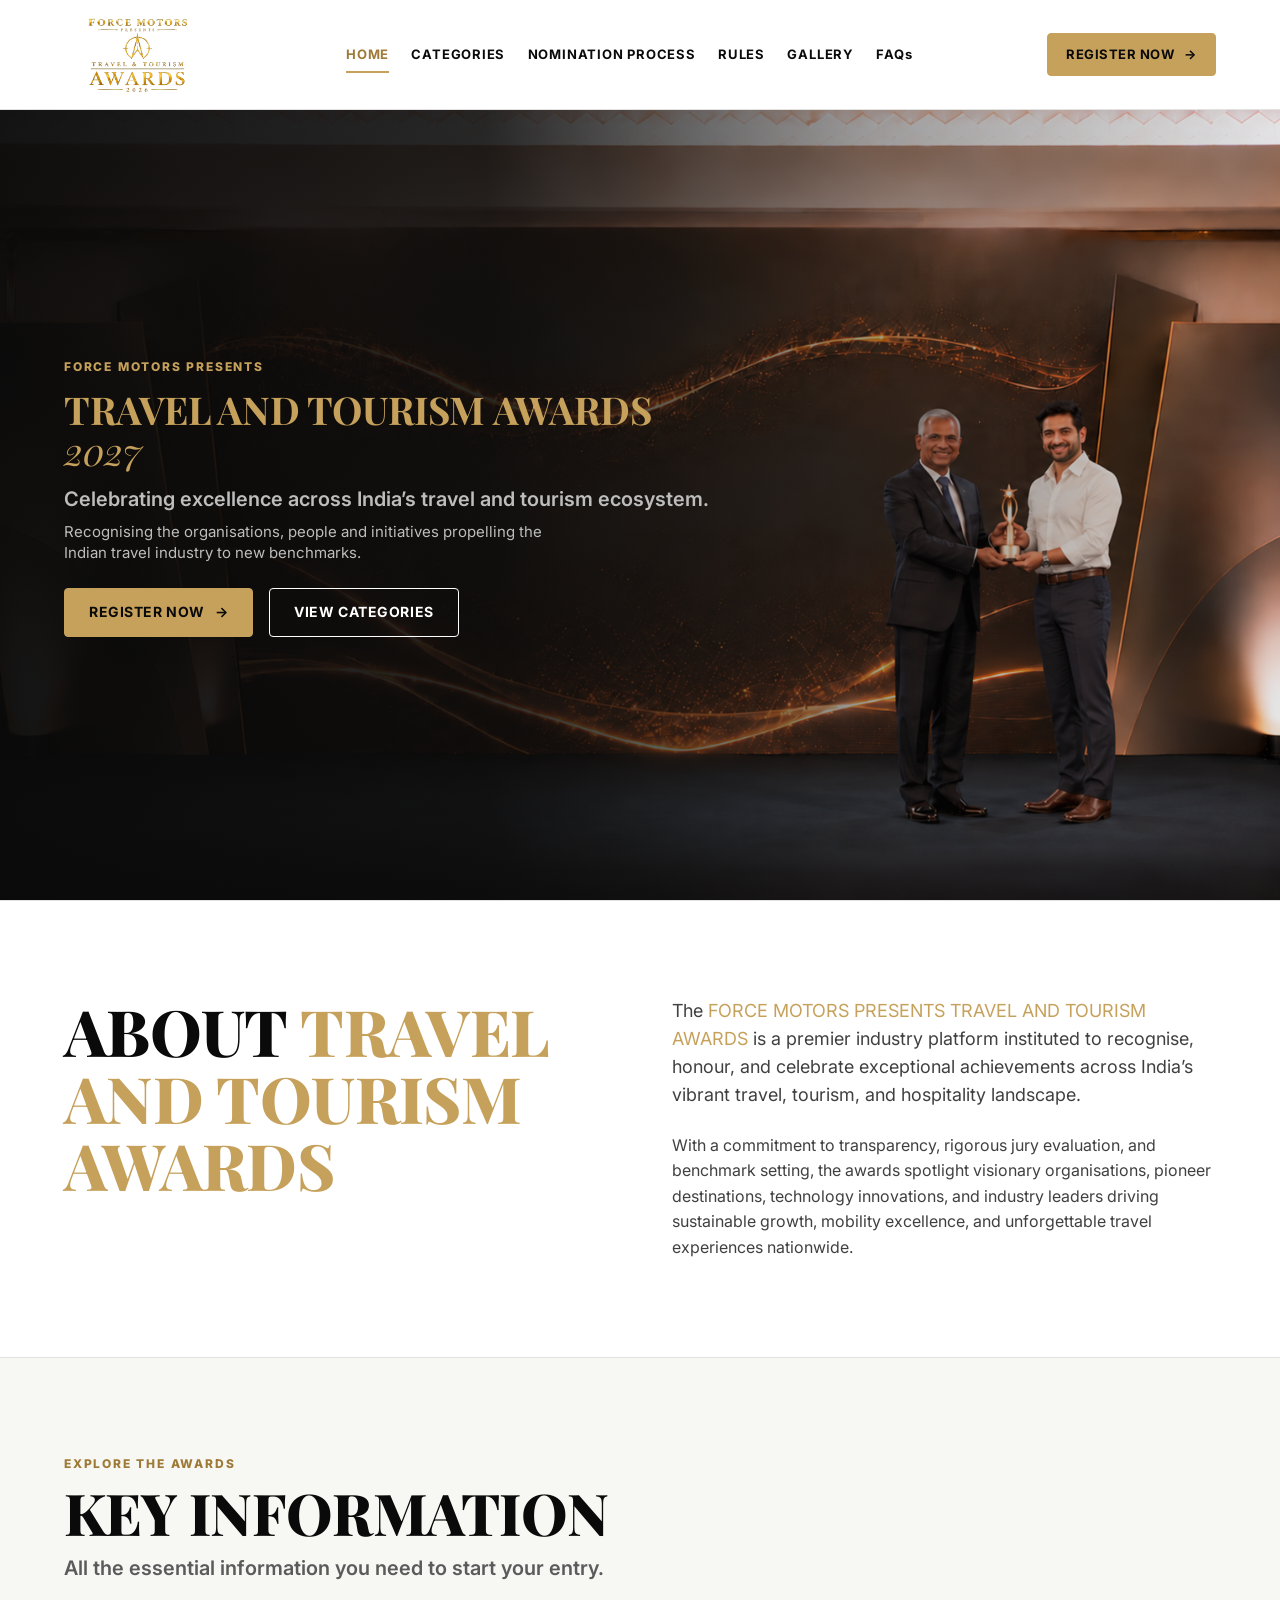
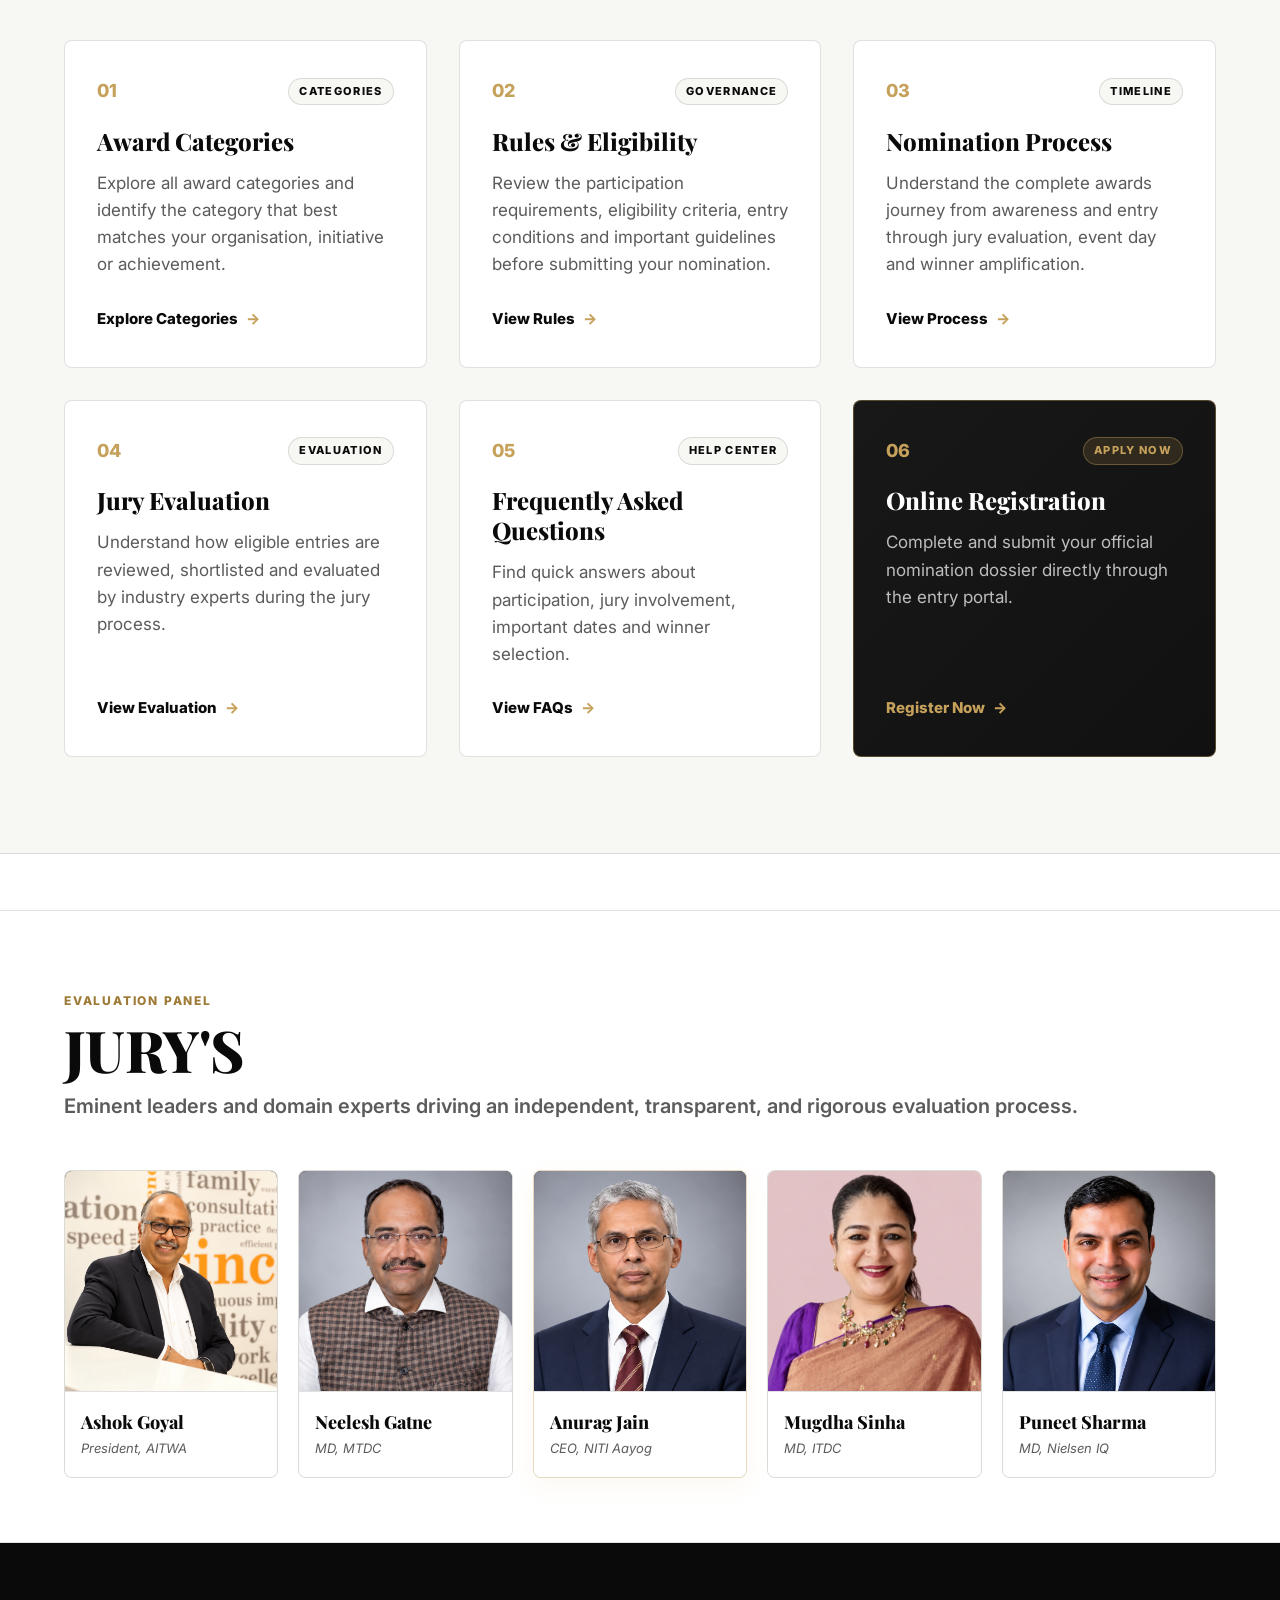
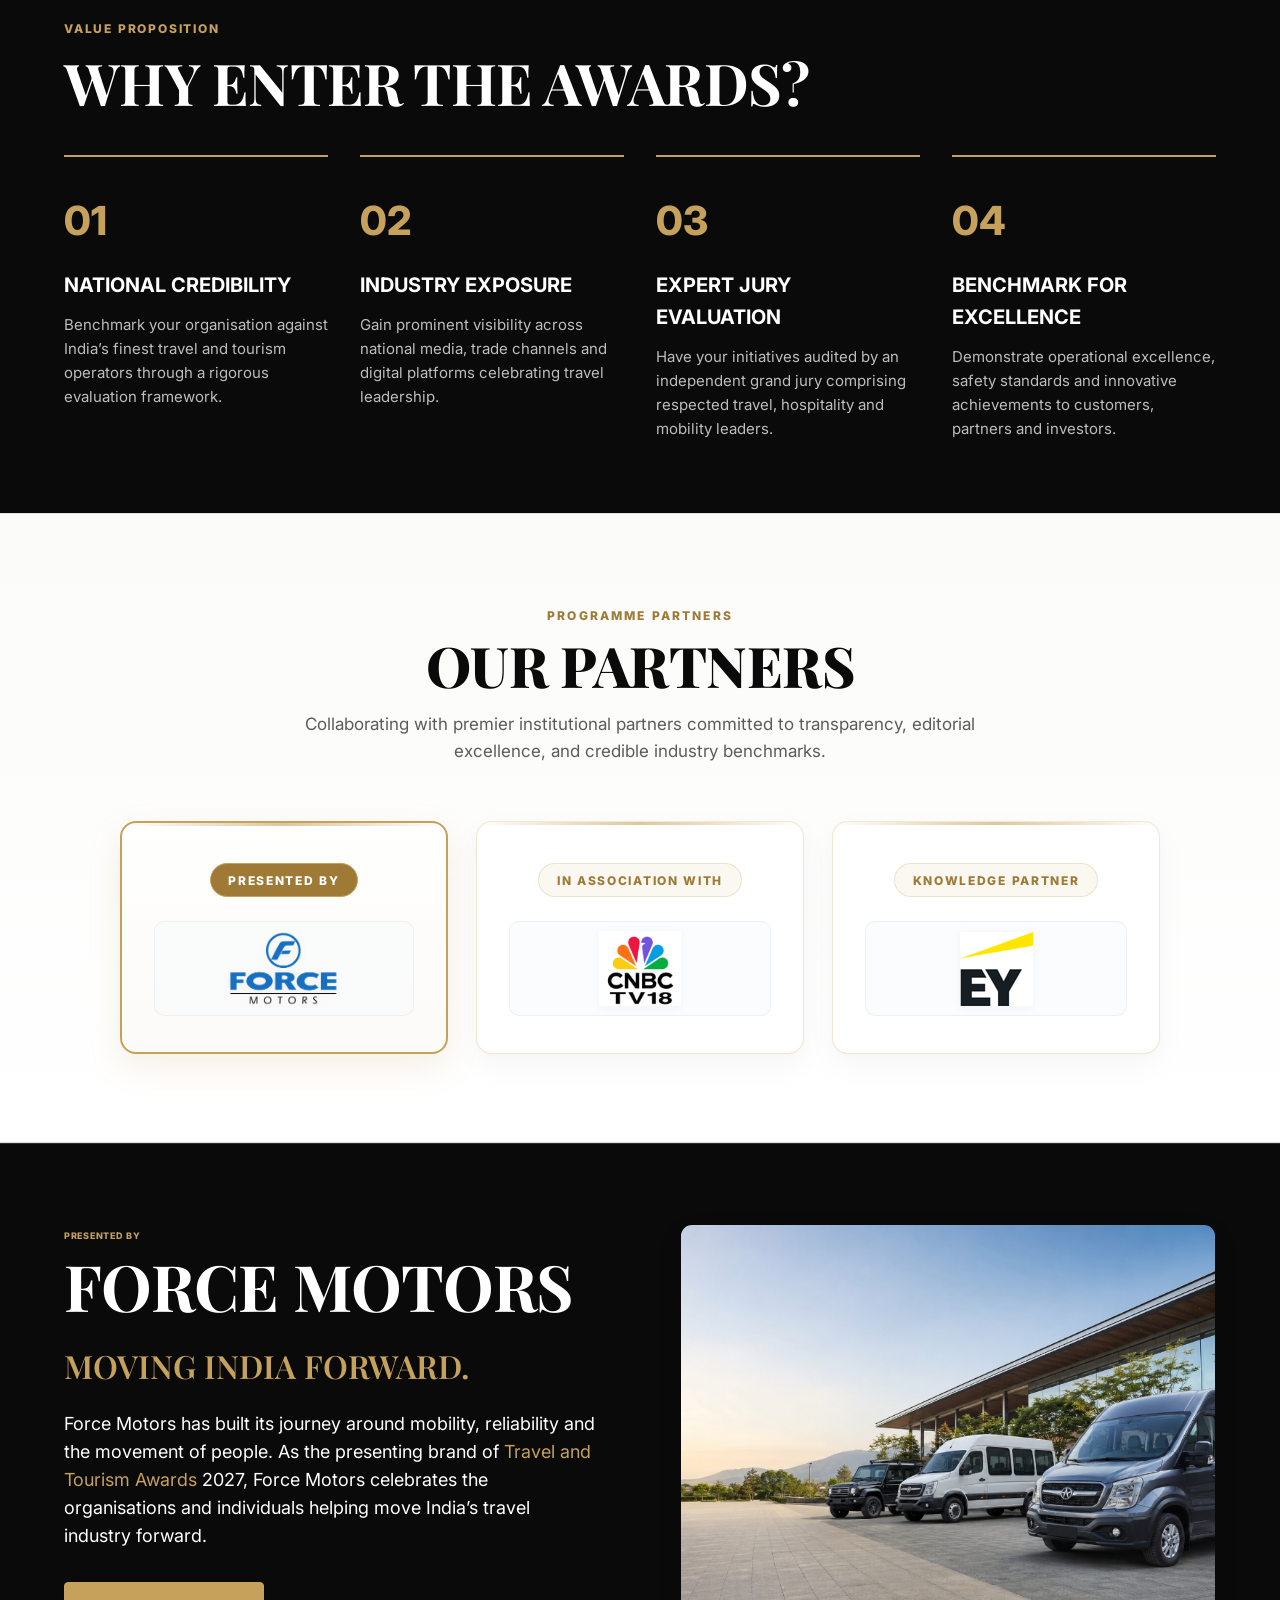
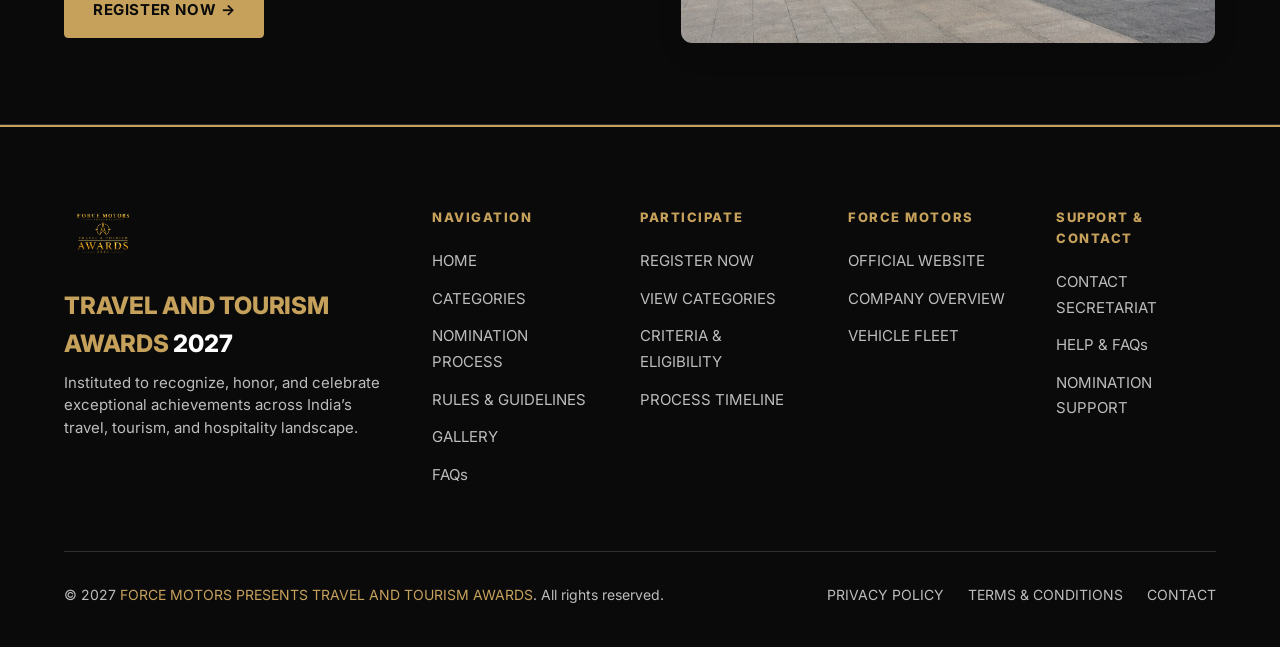
==== commit 6a5b64a8: "Update awards branding to 2027, refresh jury panel with photos, update partner cards, and fix footer" ====
--- a/index.html
+++ b/index.html
@@ -4,9 +4,9 @@
 <head>
   <meta charset="UTF-8">
   <meta name="viewport" content="width=device-width, initial-scale=1.0">
-  <title>Travel and Tourism Awards 2026 | Presented by Force Motors</title>
+  <title>Travel and Tourism Awards 2027 | Presented by Force Motors</title>
   <meta name="description"
-    content="Travel and Tourism Awards 2026 celebrates excellence across India’s travel and tourism ecosystem. Presented by Force Motors - Moving Travel Forward.">
+    content="Travel and Tourism Awards 2027 celebrates excellence across India’s travel and tourism ecosystem. Presented by Force Motors - Moving Travel Forward.">
 
   <link rel="preconnect" href="https://fonts.googleapis.com">
   <link rel="preconnect" href="https://fonts.gstatic.com" crossorigin>
@@ -28,7 +28,7 @@
     <div class="container header-container">
       <div class="header-brand-group">
         <a href="index.html" class="site-logo-link" aria-label="Travel and Tourism Awards Homepage">
-          <img src="assets/awards_logo.png" alt="Travel & Tourism Awards 2026 - Presented by Force Motors India"
+          <img src="assets/awards_logo.png" alt="Travel & Tourism Awards 2027 - Presented by Force Motors India"
             class="nav-brand-logo">
         </a>
       </div>
@@ -85,7 +85,7 @@
           <span class="hero-label">FORCE MOTORS PRESENTS</span>
           <h1 class="hero-title">
             <span class="text-gold">TRAVEL AND TOURISM AWARDS</span><br>
-            <span class="h1-serif">2026</span>
+            <span class="h1-serif">2027</span>
           </h1>
           <p class="hero-subtitle">Celebrating excellence across India’s travel and tourism ecosystem.</p>
           <p class="hero-secondary-text">Recognising the organisations, people and initiatives propelling the Indian
@@ -116,7 +116,7 @@
           </div>
           <div class="editorial-body">
             <p class="body-large">
-              The <span class="text-gold">Travel and Tourism Awards</span> presented by Force Motors is a premier
+              The <span class="text-gold">FORCE MOTORS PRESENTS TRAVEL AND TOURISM AWARDS</span> is a premier
               industry platform instituted to recognise, honour, and celebrate exceptional achievements across India’s
               vibrant travel, tourism, and hospitality landscape.
             </p>
@@ -204,13 +204,15 @@
           </a>
 
           <!-- CARD 06 -->
-          <a href="https://forms.gle/sW1JJXMcxDuPuCFt5" target="_blank" rel="noopener" class="key-info-card key-info-card-action">
+          <a href="https://forms.gle/sW1JJXMcxDuPuCFt5" target="_blank" rel="noopener"
+            class="key-info-card key-info-card-action">
             <div class="key-info-card-header">
               <span class="key-info-num">06</span>
               <span class="key-info-tag key-info-tag-gold">APPLY NOW</span>
             </div>
             <h3 class="key-info-card-title">Online Registration</h3>
-            <p class="key-info-card-desc">Complete and submit your official nomination dossier directly through the entry portal.</p>
+            <p class="key-info-card-desc">Complete and submit your official nomination dossier directly through the
+              entry portal.</p>
             <div class="key-info-cta">Register Now <span class="cta-arrow">→</span></div>
           </a>
 
@@ -246,49 +248,60 @@
 
           <!-- JURY CARD 1 -->
           <div class="home-jury-card">
-            <div class="home-jury-image blank-image-placeholder">
-              <span class="micro-label" style="color: var(--gold); font-weight: 800; letter-spacing: 0.1em;">JURY
-                MEMBER</span>
+            <div class="home-jury-image">
+              <img src="assets/Ashok Goyal.png" alt="Ashok Goyal - President, AITWA" loading="lazy"
+                style="object-position: top center;">
             </div>
             <div class="home-jury-info">
-              <h3 class="home-jury-name">Rakesh Maru</h3>
-              <p class="home-jury-role" style="font-style: italic;">President, Force Motors</p>
+              <h3 class="home-jury-name">Ashok Goyal</h3>
+              <p class="home-jury-role" style="font-style: italic;">President, AITWA</p>
             </div>
           </div>
 
           <!-- JURY CARD 2 -->
           <div class="home-jury-card">
-            <div class="home-jury-image blank-image-placeholder">
-              <span class="micro-label" style="color: var(--gold); font-weight: 800; letter-spacing: 0.1em;">JURY
-                MEMBER</span>
+            <div class="home-jury-image">
+              <img src="assets/Neelesh Gatne.png" alt="Neelesh Gatne - MD, MTDC" loading="lazy"
+                style="object-position: top center;">
             </div>
             <div class="home-jury-info">
-              <h3 class="home-jury-name">Bhuvnesh Kumar</h3>
-              <p class="home-jury-role" style="font-style: italic;">Secretary, Ministry of Tourism</p>
-            </div>
-          </div>
-
-          <!-- JURY CARD 3 -->
-          <div class="home-jury-card">
-            <div class="home-jury-image blank-image-placeholder">
-              <span class="micro-label" style="color: var(--gold); font-weight: 800; letter-spacing: 0.1em;">JURY
-                MEMBER</span>
+              <h3 class="home-jury-name">Neelesh Gatne</h3>
+              <p class="home-jury-role" style="font-style: italic;">MD, MTDC</p>
+            </div>
+          </div>
+
+          <!-- JURY CARD 3 (CENTER) -->
+          <div class="home-jury-card home-jury-card-featured">
+            <div class="home-jury-image">
+              <img src="assets/Anurag Jain.png" alt="Anurag Jain - CEO, NITI Aayog" loading="lazy"
+                style="object-position: top center;">
             </div>
             <div class="home-jury-info">
-              <h3 class="home-jury-name">Suresh Gopi</h3>
-              <p class="home-jury-role" style="font-style: italic;">Minister of State for Tourism</p>
+              <h3 class="home-jury-name">Anurag Jain</h3>
+              <p class="home-jury-role" style="font-style: italic;">CEO, NITI Aayog</p>
             </div>
           </div>
 
           <!-- JURY CARD 4 -->
           <div class="home-jury-card">
-            <div class="home-jury-image blank-image-placeholder">
-              <span class="micro-label" style="color: var(--gold); font-weight: 800; letter-spacing: 0.1em;">JURY
-                MEMBER</span>
+            <div class="home-jury-image">
+              <img src="assets/Mugdha Sinha.png" alt="Mugdha Sinha - MD, ITDC" loading="lazy">
             </div>
             <div class="home-jury-info">
-              <h3 class="home-jury-name">S. Shivakumar</h3>
-              <p class="home-jury-role" style="font-style: italic;">CEO, Network18</p>
+              <h3 class="home-jury-name">Mugdha Sinha</h3>
+              <p class="home-jury-role" style="font-style: italic;">MD, ITDC</p>
+            </div>
+          </div>
+
+          <!-- JURY CARD 5 -->
+          <div class="home-jury-card">
+            <div class="home-jury-image">
+              <img src="assets/Puneet Sharma.png" alt="Puneet Sharma - MD, Nielsen IQ" loading="lazy"
+                style="object-position: top center;">
+            </div>
+            <div class="home-jury-info">
+              <h3 class="home-jury-name">Puneet Sharma</h3>
+              <p class="home-jury-role" style="font-style: italic;">MD, Nielsen IQ</p>
             </div>
           </div>
 
@@ -338,74 +351,47 @@
     <!-- SECTION 05 — PARTNERS BLOCK -->
     <!-- SECTION 05 — PROGRAMME PARTNERS -->
     <section class="partners-section"
-      style="padding-block: 6rem; background-color: var(--force-primary-subtle); border-top: 1px solid var(--force-border);">
+      style="padding-block: 5.5rem; background: linear-gradient(180deg, #fbfbfa 0%, #ffffff 100%); border-top: 1px solid var(--border-light); border-bottom: 1px solid var(--border-light);">
       <div class="container">
         <div class="section-header" style="text-align: center; margin-bottom: 3.5rem;">
           <span class="micro-label"
-            style="color: var(--force-primary); font-weight: 800; letter-spacing: 0.15em;">PROGRAMME PARTNERS</span>
-          <h2 style="font-size: clamp(2.25rem, 4vw, 3.25rem); color: var(--force-dark); margin-top: 0.5rem;">OUR
-            PARTNERS</h2>
-          <p class="partners-subtext" style="max-width: 800px; width: 100%; margin: 0.75rem auto 0; color: var(--force-gray-600); font-size: 1rem; white-space: nowrap;">
-            Supported by distinguished industry leaders shaping the future of Indian mobility.
+            style="color: var(--gold-dark); font-weight: 800; letter-spacing: 0.18em; display: inline-block; margin-bottom: 0.5rem;">PROGRAMME
+            PARTNERS</span>
+          <h2
+            style="font-size: clamp(2.25rem, 4.5vw, 3.5rem); font-weight: 800; color: var(--black); line-height: 1.15; text-transform: uppercase;">
+            OUR PARTNERS
+          </h2>
+          <p class="partners-subtext"
+            style="max-width: 680px; margin: 0.85rem auto 0; color: var(--text-secondary); font-size: 1.0625rem; line-height: 1.6;">
+            Collaborating with premier institutional partners committed to transparency, editorial excellence, and
+            credible industry benchmarks.
           </p>
         </div>
 
-        <div class="partners-slider-controls">
-          <button class="partners-slider-btn prev-btn" aria-label="Previous Partner">←</button>
-          <button class="partners-slider-btn next-btn" aria-label="Next Partner">→</button>
-        </div>
-
-        <div class="partners-grid"
-          style="grid-template-columns: repeat(5, 1fr); max-width: 1240px; margin-inline: auto;">
-
-          <!-- PRESENTED BY — FEATURED -->
+        <div class="partners-grid">
+
+          <!-- PRESENTED BY -->
           <div class="partner-card featured-partner">
             <span class="partner-role-badge">PRESENTED BY</span>
             <div class="partner-logo-box">
-              <img src="assets/force-motors-logo.png" alt="Force Motors Logo" class="partner-logo-img"
-                style="max-height: 54px;">
-            </div>
-            <span class="partner-tagline">OFFICIAL TITLE PARTNER</span>
-          </div>
-
-          <!-- POWERED BY -->
+              <img src="assets/force-motors-logo.png" alt="Force Motors - Presented By" class="partner-logo-img">
+            </div>
+          </div>
+
+          <!-- IN ASSOCIATION WITH -->
           <div class="partner-card">
-            <span class="partner-role-badge">POWERED BY</span>
+            <span class="partner-role-badge">IN ASSOCIATION WITH</span>
             <div class="partner-logo-box">
-              <img src="assets/POWERED BY.jpg" alt="Powered By Partner" class="partner-logo-img"
-                style="max-height: 52px;">
-            </div>
-            <span class="partner-tagline">POWERED BY PARTNER</span>
-          </div>
-
-          <!-- ASSOCIATE PARTNER -->
+              <img src="assets/In association with.png" alt="CNBC TV18 - In Association With" class="partner-logo-img">
+            </div>
+          </div>
+
+          <!-- KNOWLEDGE PARTNER -->
           <div class="partner-card">
-            <span class="partner-role-badge">ASSOCIATE PARTNER</span>
+            <span class="partner-role-badge">KNOWLEDGE PARTNER</span>
             <div class="partner-logo-box">
-              <img src="assets/ASSOCIATE PARTNER.png" alt="Associate Partner" class="partner-logo-img"
-                style="max-height: 60px; transform: scale(1.15);">
-            </div>
-            <span class="partner-tagline">ASSOCIATE PARTNER</span>
-          </div>
-
-          <!-- TRAVEL PARTNER -->
-          <div class="partner-card">
-            <span class="partner-role-badge">TRAVEL PARTNER</span>
-            <div class="partner-logo-box">
-              <img src="assets/TRAVEL PARTNER.png" alt="Travel Partner" class="partner-logo-img"
-                style="max-height: 52px;">
-            </div>
-            <span class="partner-tagline">OFFICIAL TRAVEL PARTNER</span>
-          </div>
-
-          <!-- MEDIA PARTNER -->
-          <div class="partner-card">
-            <span class="partner-role-badge">MEDIA PARTNER</span>
-            <div class="partner-logo-box">
-              <img src="assets/MEDIA PARTNER.webp" alt="Media Partner" class="partner-logo-img"
-                style="max-height: 52px;">
-            </div>
-            <span class="partner-tagline">OFFICIAL MEDIA PARTNER</span>
+              <img src="assets/knowledge partner.png" alt="EY - Knowledge Partner" class="partner-logo-img">
+            </div>
           </div>
 
         </div>
@@ -423,7 +409,7 @@
             <h3 style="color: var(--gold); margin-bottom: 1.5rem;">MOVING INDIA FORWARD.</h3>
             <p class="body-large" style="margin-bottom: 2rem; color: var(--white);">
               Force Motors has built its journey around mobility, reliability and the movement of people. As the
-              presenting brand of <span class="text-gold">Travel and Tourism Awards</span> 2026, Force Motors celebrates
+              presenting brand of <span class="text-gold">Travel and Tourism Awards</span> 2027, Force Motors celebrates
               the organisations and individuals helping
               move India’s travel industry forward.
             </p>
@@ -446,18 +432,25 @@
     <div class="container">
       <div class="footer-grid">
         <div class="footer-brand-col">
-          <div class="footer-logo-title"><span class="text-gold">TRAVEL AND TOURISM AWARDS</span> 2026</div>
-          <p class="footer-tagline">Celebrating excellence across India’s travel and tourism ecosystem.</p>
+          <a href="index.html" class="site-logo-link" style="display: inline-block; margin-bottom: 1.25rem;"
+            aria-label="Awards Homepage">
+            <img src="assets/awards_logo.png" alt="FORCE MOTORS PRESENTS TRAVEL AND TOURISM AWARDS 2027"
+              style="height: 52px; width: auto; filter: brightness(1.05);">
+          </a>
+          <div class="footer-logo-title"><span class="text-gold">TRAVEL AND TOURISM AWARDS</span> 2027</div>
+          <p class="footer-tagline">Instituted to recognize, honor, and celebrate exceptional achievements across
+            India’s travel, tourism, and hospitality landscape.</p>
         </div>
 
         <div>
           <div class="footer-col-heading">NAVIGATION</div>
           <ul class="footer-links">
             <li><a href="index.html">HOME</a></li>
-            <li><a href="https://forms.gle/sW1JJXMcxDuPuCFt5" target="_blank" rel="noopener">REGISTER</a></li>
             <li><a href="categories.html">CATEGORIES</a></li>
-            <li><a href="rules.html">RULES</a></li>
+            <li><a href="nomination-process.html">NOMINATION PROCESS</a></li>
+            <li><a href="rules.html">RULES & GUIDELINES</a></li>
             <li><a href="gallery.html">GALLERY</a></li>
+            <li><a href="faq.html">FAQs</a></li>
           </ul>
         </div>
 
@@ -466,34 +459,37 @@
           <ul class="footer-links">
             <li><a href="https://forms.gle/sW1JJXMcxDuPuCFt5" target="_blank" rel="noopener">REGISTER NOW</a></li>
             <li><a href="categories.html">VIEW CATEGORIES</a></li>
-            <li><a href="rules.html">RULES & GUIDELINES</a></li>
+            <li><a href="rules.html#definitions">CRITERIA & ELIGIBILITY</a></li>
+            <li><a href="nomination-process.html">PROCESS TIMELINE</a></li>
           </ul>
         </div>
 
         <div>
           <div class="footer-col-heading">FORCE MOTORS</div>
           <ul class="footer-links">
-            <li><a href="about.html">ABOUT FORCE MOTORS</a></li>
             <li><a href="https://www.forcemotors.com" target="_blank" rel="noopener">OFFICIAL WEBSITE</a></li>
+            <li><a href="https://www.forcemotors.com/about-us" target="_blank" rel="noopener">COMPANY OVERVIEW</a></li>
+            <li><a href="https://www.forcemotors.com/vehicles" target="_blank" rel="noopener">VEHICLE FLEET</a></li>
           </ul>
         </div>
 
         <div>
-          <div class="footer-col-heading">CONNECT</div>
+          <div class="footer-col-heading">SUPPORT & CONTACT</div>
           <ul class="footer-links">
-            <li><a href="rules.html">FORCE MOTORS</a></li>
-            <li><a href="https://forms.gle/sW1JJXMcxDuPuCFt5" target="_blank" rel="noopener">REGISTRATION SUPPORT</a>
-            </li>
+            <li><a href="contact.html">CONTACT SECRETARIAT</a></li>
+            <li><a href="faq.html">HELP & FAQs</a></li>
+            <li><a href="https://forms.gle/sW1JJXMcxDuPuCFt5" target="_blank" rel="noopener">NOMINATION SUPPORT</a></li>
           </ul>
         </div>
       </div>
 
       <div class="footer-bottom">
-        <div>© 2026 <span class="text-gold">Travel and Tourism Awards</span>. Force Motors. All rights reserved.
+        <div>© 2027 <span class="text-gold">FORCE MOTORS PRESENTS TRAVEL AND TOURISM AWARDS</span>. All rights reserved.
         </div>
         <div class="footer-bottom-links">
           <a href="rules.html">PRIVACY POLICY</a>
           <a href="rules.html">TERMS & CONDITIONS</a>
+          <a href="contact.html">CONTACT</a>
         </div>
       </div>
     </div>
--- a/css/components.css
+++ b/css/components.css
@@ -443,79 +443,108 @@
    -------------------------------------------------------------------------- */
 .partners-grid {
   display: grid;
-  grid-template-columns: repeat(5, 1fr);
+  grid-template-columns: repeat(3, 1fr);
+  gap: 1.75rem;
+  align-items: stretch;
+  max-width: 1040px;
+  margin-inline: auto;
+}
+
+.partner-card {
+  padding: 2.5rem 2rem 2.25rem;
+  background: #ffffff;
+  border: 1px solid rgba(212, 163, 62, 0.25);
+  border-radius: 16px;
+  text-align: center;
+  display: flex;
+  flex-direction: column;
+  justify-content: center;
+  align-items: center;
   gap: 1.5rem;
-  align-items: stretch;
-}
-
-.partner-card {
-  padding: 2rem 1.25rem;
-  background-color: var(--force-white, #ffffff);
-  border: 1px solid var(--force-border, #e2e8f0);
-  border-radius: 12px;
-  text-align: center;
-  display: flex;
-  flex-direction: column;
-  justify-content: space-between;
-  align-items: center;
-  box-shadow: 0 4px 14px rgba(0, 0, 0, 0.04);
-  transition: transform 0.25s ease, box-shadow 0.25s ease, border-color 0.25s ease;
-  min-height: 200px;
+  box-shadow: 0 10px 30px rgba(0, 0, 0, 0.04), 0 1px 3px rgba(0, 0, 0, 0.02);
+  transition: transform 0.3s cubic-bezier(0.16, 1, 0.3, 1), box-shadow 0.3s cubic-bezier(0.16, 1, 0.3, 1), border-color 0.3s ease;
+  min-height: 220px;
+  position: relative;
+  overflow: hidden;
+}
+
+.partner-card::before {
+  content: "";
+  position: absolute;
+  top: 0;
+  left: 0;
+  right: 0;
+  height: 3px;
+  background: linear-gradient(90deg, transparent, var(--gold), transparent);
+  opacity: 0.6;
+  transition: opacity 0.3s ease, height 0.3s ease;
 }
 
 .partner-card:hover {
-  transform: translateY(-5px);
-  border-color: var(--force-primary, #1664ab);
-  box-shadow: 0 12px 28px rgba(22, 100, 171, 0.12);
+  transform: translateY(-6px);
+  border-color: var(--gold);
+  box-shadow: 0 20px 40px rgba(198, 161, 91, 0.16);
+}
+
+.partner-card:hover::before {
+  opacity: 1;
+  height: 4px;
 }
 
 .partner-card.featured-partner {
-  border: 2px solid var(--force-primary, #1664ab);
-  box-shadow: 0 8px 24px rgba(22, 100, 171, 0.14);
-  background: linear-gradient(180deg, #ffffff 0%, rgba(22, 100, 171, 0.03) 100%);
+  border: 2px solid var(--gold);
+  box-shadow: 0 12px 32px rgba(198, 161, 91, 0.16);
+  background: linear-gradient(180deg, #ffffff 0%, rgba(198, 161, 91, 0.04) 100%);
+}
+
+.partner-card.featured-partner .partner-role-badge {
+  background-color: var(--gold-dark);
+  color: #ffffff;
+  padding: 0.4rem 1.1rem;
+  border-radius: 999px;
+  border: 1px solid var(--gold);
+  font-size: 0.75rem;
 }
 
 .partner-logo-box {
   width: 100%;
-  height: 80px;
+  height: 95px;
   display: flex;
   align-items: center;
   justify-content: center;
-  padding: 0.5rem;
+  padding: 0.75rem 1.5rem;
   box-sizing: border-box;
+  background: rgba(248, 250, 252, 0.6);
+  border-radius: 10px;
+  border: 1px solid rgba(226, 232, 240, 0.6);
 }
 
 .partner-logo-img {
   max-width: 100%;
-  max-height: 100%;
+  max-height: 75px;
   width: auto;
   height: auto;
   object-fit: contain;
-  filter: drop-shadow(0 1px 2px rgba(0,0,0,0.04));
-  transition: transform 0.25s ease;
+  filter: drop-shadow(0 2px 4px rgba(0,0,0,0.04));
+  transition: transform 0.3s cubic-bezier(0.16, 1, 0.3, 1);
 }
 
 .partner-card:hover .partner-logo-img {
-  transform: scale(1.06);
+  transform: scale(1.08);
 }
 
 .partner-role-badge {
-  font-size: 0.6875rem;
+  font-size: 0.75rem;
   font-weight: 800;
-  letter-spacing: 0.1em;
+  letter-spacing: 0.14em;
   text-transform: uppercase;
-  color: var(--force-gray-500, #64748b);
-  display: block;
-}
-
-.partner-card.featured-partner .partner-role-badge {
-  background-color: var(--force-primary, #1664ab);
-  color: #ffffff;
-  padding: 0.3rem 0.75rem;
-  border-radius: 40px;
-  font-size: 0.625rem;
-}
-
+  color: var(--gold-dark);
+  background: rgba(198, 161, 91, 0.08);
+  padding: 0.4rem 1.1rem;
+  border-radius: 999px;
+  border: 1px solid rgba(198, 161, 91, 0.25);
+  display: inline-block;
+}
 .partner-tagline {
   font-size: 0.75rem;
   font-weight: 700;
--- a/css/pages.css
+++ b/css/pages.css
@@ -1675,8 +1675,8 @@
 
 .home-jury-grid {
   display: grid;
-  grid-template-columns: repeat(4, 1fr);
-  gap: 1.75rem;
+  grid-template-columns: repeat(5, 1fr);
+  gap: 1.25rem;
 }
 
 .home-jury-card {
@@ -1695,8 +1695,13 @@
   box-shadow: 0 16px 36px rgba(198, 161, 91, 0.12);
 }
 
+.home-jury-card.home-jury-card-featured {
+  border-color: rgba(198, 161, 91, 0.35);
+  box-shadow: 0 8px 24px rgba(198, 161, 91, 0.08);
+}
+
 .home-jury-image {
-  height: 240px;
+  height: 220px;
   width: 100%;
   overflow: hidden;
   position: relative;
@@ -1719,7 +1724,7 @@
 }
 
 .home-jury-info {
-  padding: 1.5rem 1.25rem;
+  padding: 1.25rem 1rem;
   display: flex;
   flex-direction: column;
   gap: 0.35rem;
@@ -1737,7 +1742,7 @@
 }
 
 .home-jury-name {
-  font-size: 1.25rem;
+  font-size: 1.125rem;
   font-weight: 800;
   color: var(--black);
   line-height: 1.2;
@@ -1745,13 +1750,19 @@
 }
 
 .home-jury-role {
-  font-size: 0.875rem;
+  font-size: 0.8125rem;
   color: var(--text-secondary);
   line-height: 1.4;
   margin: 0;
 }
 
-@media (max-width: 1024px) {
+@media (max-width: 1200px) {
+  .home-jury-grid {
+    grid-template-columns: repeat(3, 1fr);
+  }
+}
+
+@media (max-width: 900px) {
   .home-jury-grid {
     grid-template-columns: repeat(2, 1fr);
   }
